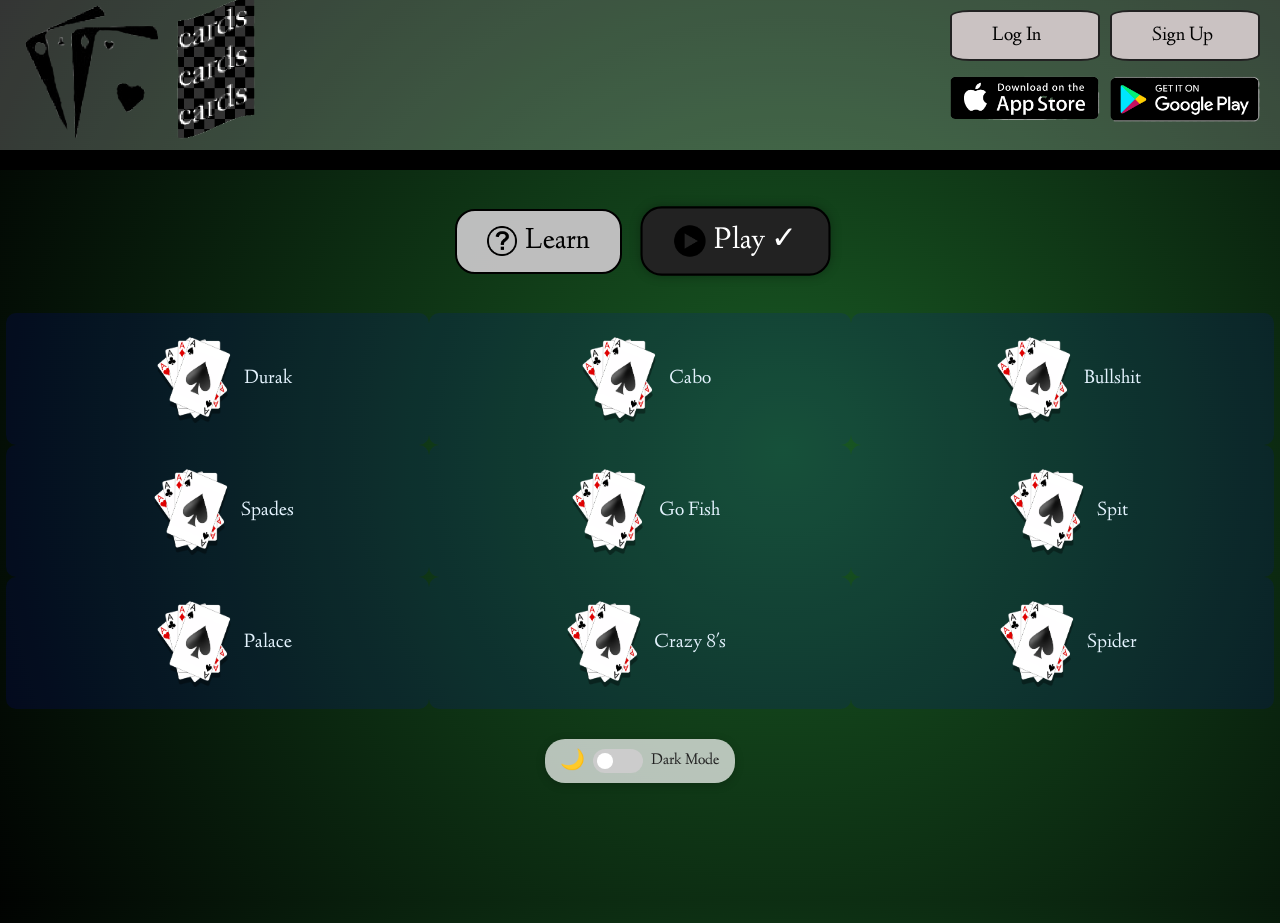
==== index.html @ 5050588a "publishing cards website." ====
<!DOCTYPE html>
<html lang="en">
  <head>
    <meta charset="UTF-8" />
    <meta name="viewport" content="width=device-width, initial-scale=1.0" />
    <title>cardscardscards</title>
    <link rel="stylesheet" href="style.css" />
    <script src="game-mode-toggle.js"></script>
    <script src="dark-mode-toggle.js"></script>
</head>

    <body>


    <header> 

        <div class="right-side-container">
             <aside class="login-signup">
             <a  href="#">Log In</a>
             <a href="#">Sign Up</a>
             </aside>
 
             <aside class="app-downloads">
                 <a  href="#">
                     <img src="img/app-store.png" alt="App store download button"/>
                 </a>
                 <a href="#">
                     <img src="img/google-play.png" alt="Google play download button"/>
                 </a>
             </aside>
         </div> 
 
         <aside class="home">
         <a href="#">
             <img src="img/cardscardscards1.png" alt="logo" />
         </a>
         </aside>
     </header>

    <div class="black-bar"> </div>    

    <div class="learn-play-bar"> 
        <aside>
        <a class = "L" href="#">
            <img src="img/q-mark.png" alt="learn button" />
            Learn</a>
        <a class = "P" href="#"> 
            <img src="img/play.png" alt="play button"/>
            Play</a>
        </aside>
    </div>


    <div class="games-box">
        <div class="game-icon dropdown">
            <a href="#">
                <img src="img/cards-icon.png" alt="game1 -durak"/>
                Durak
            </a>
            <div class="dropdown-content">
                <a href="play/durak/practice-with-bots.html">Practice with Bots</a>
                <a href="play/durak/play-with-bots.html">Free Play</a>
                <a href="play/durak/ranked.html">Ranked</a>
                <a href="play/durak/create-game.html">Create Game</a>
                <a href="play/durak/join-game.html">Join Game</a>
            </div>
        </div>

        <div class="game-icon dropdown">
            <a href="#">
                <img src="img/cards-icon.png" alt="game2 -cabo" />
                Cabo
            </a>
            <div class="dropdown-content">
                <a href="play/cabo/free-play.html">Free Play</a>
                <a href="play/cabo/ranked.html">Ranked</a>
                <a href="play/cabo/create-game.html">Create Game</a>
                <a href="play/cabo/join-game.html">Join Game</a>
                <a href="play/cabo/practice-with-bots.html">Practice with Bots</a>
            </div>
        </div>

        <div class="game-icon dropdown">
            <a href="#">
                <img src="img/cards-icon.png" alt="game3 -bullshit" />
                Bullshit
            </a>
            <div class="dropdown-content">
                <a href="play/bullshit/free-play.html">Free Play</a>
                <a href="play/bullshit/ranked.html">Ranked</a>
                <a href="play/bullshit/create-game.html">Create Game</a>
                <a href="play/bullshit/join-game.html">Join Game</a>
                <a href="play/bullshit/practice-with-bots.html">Practice with Bots</a>
            </div>
        </div>

        <div class="game-icon dropdown">
            <a href="#">
                <img src="img/cards-icon.png" alt="game4 -spades" />
                Spades
            </a>
            <div class="dropdown-content">
                <a href="play/spades/free-play.html">Free Play</a>
                <a href="play/spades/ranked.html">Ranked</a>
                <a href="play/spades/create-game.html">Create Game</a>
                <a href="play/spades/join-game.html">Join Game</a>
                <a href="play/spades/practice-with-bots.html">Practice with Bots</a>
            </div>
        </div>

        <div class="game-icon dropdown">
            <a href="#">
                <img src="img/cards-icon.png" alt="game5- go fish" />
                Go Fish
            </a>
            <div class="dropdown-content">
                <a href="play/go-fish/free-play.html">Free Play</a>
                <a href="play/go-fish/ranked.html">Ranked</a>
                <a href="play/go-fish/create-game.html">Create Game</a>
                <a href="play/go-fish/join-game.html">Join Game</a>
                <a href="play/go-fish/practice-with-bots.html">Practice with Bots</a>
            </div>
        </div>

        <div class="game-icon dropdown">
            <a href="#">
                <img src="img/cards-icon.png" alt="game6 -spit" />
                Spit
            </a>
            <div class="dropdown-content">
                <a href="play/spit/free-play.html">Free Play</a>
                <a href="play/spit/ranked.html">Ranked</a>
                <a href="play/spit/create-game.html">Create Game</a>
                <a href="play/spit/join-game.html">Join Game</a>
                <a href="play/spit/practice-with-bots.html">Practice with Bots</a>
            </div>
        </div>

        <div class="game-icon dropdown">
            <a href="#">
                <img src="img/cards-icon.png" alt="game7 -palace" />
                Palace
            </a>
            <div class="dropdown-content">
                <a href="play/palace/free-play.html">Free Play</a>
                <a href="play/palace/ranked.html">Ranked</a>
                <a href="play/palace/create-game.html">Create Game</a>
                <a href="play/palace/join-game.html">Join Game</a>
                <a href="play/palace/practice-with-bots.html">Practice with Bots</a>
            </div>
        </div>

        <div class="game-icon dropdown">
            <a href="#">
                <img src="img/cards-icon.png" alt="game8 -crazy 8s" />
                Crazy 8's
            </a>
            <div class="dropdown-content">
                <a href="play/crazy-eights/free-play.html">Free Play</a>
                <a href="play/crazy-eights/ranked.html">Ranked</a>
                <a href="play/crazy-eights/create-game.html">Create Game</a>
                <a href="play/crazy-eights/join-game.html">Join Game</a>
                <a href="play/crazy-eights/practice-with-bots.html">Practice with Bots</a>
            </div>
        </div>

        <div class="game-icon dropdown">
            <a href="#">
                <img src="img/cards-icon.png" alt="game9 -spider" />
                Spider
            </a>
            <div class="dropdown-content">
                <a href="play/spider/free-play.html">Free Play</a>
                <a href="play/spider/ranked.html">Ranked</a>
                <a href="play/spider/create-game.html">Create Game</a>
                <a href="play/spider/join-game.html">Join Game</a>
                <a href="play/spider/practice-with-bots.html">Practice with Bots</a>
            </div>
        </div>
    
    </div>

    <footer>
        <div class="dark-mode-toggle">
            <span class="toggle-icon">🌙</span>
            <label class="switch">
                <input type="checkbox" id="dark-mode-toggle">
                <span class="slider round"></span>
            </label>
            <span class="toggle-text">Dark Mode</span>
        </div>
    </footer>


 </body>
</html>
---- style.css ----
@import url('https://fonts.googleapis.com/css2?family=Linden+Hill:ital@0;1&display=swap');

* {
  box-sizing: border-box;
  margin: 0;
  padding: 0;
}

html {
  background-color: rgb(5, 52, 25);
  background-image: url(img/greenbg.png);
  background-size: cover;
}

body {
  display: flex;
  flex-direction: column;
  align-items: center;
  font-family: "Linden Hill", serif;
  padding-bottom: 70px;
  background-image: url(img/greenbg.png);
}

.linden-hill-regular {
  font-family: "Linden Hill", serif;
  font-weight: 400;
  font-style: normal;
}

.linden-hill-regular-italic {
  font-family: "Linden Hill", serif;
  font-weight: 400;
  font-style: italic;
}

header {
  background-color: rgba(255, 255, 255, 0.2);
  width: 100%;
  height: 150px;
  top: 0;
  left: 0;
  display: flex;
  justify-content: space-between;
  align-items: center;
  position: relative;
}

.black-bar {
  height: 20px;
  width: 100%;
  background-color: black;
  position: relative;
  z-index: 10;
}

.home {
  position: absolute;
  left: 0;
  top: 0;
  padding: 5px;
  font-size: 0;
  height: 150px;
  display: flex;
  align-items: center;
}

.home img {
  max-height: 200px;
  width: auto;
}

.right-side-container {
  position: absolute;
  right: 0;
  top: 0;
  display: flex;
  flex-direction: column;
  align-items: flex-end;
  padding: 10px 20px;
  gap: 15px;
}

.login-signup {
  display: flex;
  flex-direction: row;
  gap: 10px;
}

.login-signup a {
  background-color: rgb(202, 194, 194);
  border: 2px solid #222;
  border-radius: 13%;
  padding: 10px 40px;
  text-decoration: none;
  color: #000;
  font-size: 20px;
  width: 150px;
}

.login-signup a:hover {
  color: white;
  background-color: rgb(173, 3, 3);
}

.app-downloads {
  display: flex;
  flex-direction: row;
  gap: 10px;
}

.app-downloads img {
  width: 150px;
  height: auto;
}

.learn-play-bar {
  margin-top: 3%;
  margin-bottom: 3%;
  width: 100%;
  text-align: center;
  height: auto;
}

.learn-play-bar aside {
  display: inline-block;
}

.learn-play-bar img {
  width: 30px;
  height: 30px;
  margin-right: 8px;
  vertical-align: middle;
}

.learn-play-bar .L, 
.learn-play-bar .P {
  display: inline-flex;
  align-items: center;
  padding: 10px 30px;
  border: 2px solid black;
  border-radius: 20px;
  text-decoration: none;
  color: black;
  font-size: 30px;
  background-color: rgba(196, 195, 196, 0.968);
}

.learn-play-bar .L {
  margin-right: 20px;
}

.learn-play-bar .L:hover {
  color: #FFFFFF;
  background-color: rgba(2, 79, 2, 0.637);
}

.learn-play-bar .P:hover {
  color: white;
  background-color: rgba(3, 47, 66, 0.677);
}

.learn-play-bar .active-mode {
  background-color: #222;
  color: white;
  transform: scale(1.05);
  box-shadow: 0 0 10px rgba(0, 0, 0, 0.3);
}

.learn-play-bar .L.active-mode::after,
.learn-play-bar .P.active-mode::after {
  content: "✓";
  margin-left: 5px;
}

.games-box {
  display: flex;
  flex-direction: row;    
  flex-wrap: wrap;
  justify-content: center;
  align-items: center;
  position: relative;
  z-index: 20; 
}

.game-icon {
  position: relative;
  flex: 0 0 33%;
  display: flex;
  flex-direction: row;
  align-items: center;
  justify-content: center;
  text-align: center;
  gap: 5px;
  padding: 1rem;
  z-index: 21;
  border-radius: 10px;
  transition: all 0.3s ease;
}

.game-icon a {
  display: flex;
  flex-direction: row;
  text-decoration: none;
  color: white;
  align-items: center;
  justify-content: center;
  text-align: center;
  font-size: 20px;
  min-width: 150px;
  position: relative;
  z-index: 22;
}

.game-icon img {
  width: 100px;
  height: 100px;
}

.game-icon a img:hover {
  rotate: 30deg;
}

.learn-style a {
  color: #e8f5e9;
}

.play-style a {
  color: #e3f2fd;
}

body.learn-mode {
  background-color: rgba(5, 52, 25, 0.95);
}

body.play-mode {
  background-color: rgba(5, 52, 25, 0.9);
}

.game-icon.learn-style {
  background-color: rgba(0, 128, 0, 0.2);
}

.game-icon.play-style {
  background-color: rgba(0, 0, 255, 0.1);
}

.game-icon.learn-style:hover {
  background-color: rgba(0, 128, 0, 0.4);
  transform: translateY(-5px);
}

.game-icon.play-style:hover {
  background-color: rgba(0, 0, 255, 0.3);
  transform: translateY(-5px);
}

.dark-mode-toggle {
  position: fixed;
  bottom: 20px;
  left: 50%;
  transform: translateX(-50%);
  display: flex;
  align-items: center;
  gap: 8px;
  z-index: 1; 
  padding: 8px 15px;
  border-radius: 20px;
  background-color: rgba(255, 255, 255, 0.7);
  box-shadow: 0 2px 10px rgba(0, 0, 0, 0.2);
}

footer .dark-mode-toggle {
  position: relative;
  margin: 50px auto;
  left: auto;
  transform: none;
  z-index: 1;
}

.toggle-icon {
  font-size: 20px;
}

.toggle-text {
  font-family: "Linden Hill", serif;
  color: #222;
  font-size: 16px;
}

.switch {
  position: relative;
  display: inline-block;
  width: 50px;
  height: 24px;
}

.switch input {
  opacity: 0;
  width: 0;
  height: 0;
}

.slider {
  position: absolute;
  cursor: pointer;
  top: 0;
  left: 0;
  right: 0;
  bottom: 0;
  background-color: #ccc;
  transition: .4s;
}

.slider:before {
  position: absolute;
  content: "";
  height: 16px;
  width: 16px;
  left: 4px;
  bottom: 4px;
  background-color: white;
  transition: .4s;
}

input:checked + .slider {
  background-color: #2196F3;
}

input:focus + .slider {
  box-shadow: 0 0 1px #2196F3;
}

input:checked + .slider:before {
  transform: translateX(26px);
}

.slider.round {
  border-radius: 34px;
}

.slider.round:before {
  border-radius: 50%;
}

.game-icon.dropdown {
  position: relative;
}

.game-icon.dropdown:hover,
.game-icon.dropdown:focus-within,
.game-icon.dropdown.active {
  z-index: 9999;
  position: relative;
}

.dropdown-content {
  display: none;
  position: absolute;
  top: 100%; 
  left: 50%;
  transform: translateX(-50%);
  background-color: #f1f1f1;
  min-width: 180px;
  box-shadow: 0px 8px 16px 0px rgba(0,0,0,0.2);
  margin-top: 10px;
  border-radius: 4px;
  z-index: 999999; 
}

.dropdown-content a {
  color: black !important;
  padding: 12px 16px;
  text-decoration: none;
  display: block;
  text-align: left;
  font-size: 16px;
}

.dropdown-content a:hover {
  background-color: #ddd;
}

.dropdown-content.show {
  display: block !important; 
  z-index: 999999 !important;
  position: absolute;
  pointer-events: auto;
}

body.play-mode .dropdown-content.show {
  display: block !important;
}

/* dark mode styles */



html.dark-mode {
  background-color: #121212;
  background-image: url(img/gradient-bg.avif);
}
  
body.dark-mode {
  background-color: #121212;
  background-image: url(img/gradient-bg.avif);
  background-repeat: no-repeat;
  background-position: center center;
  background-attachment: fixed;
  background-size: cover;
}

body.dark-mode .black-bar {
  background-color: #333;
}

body.dark-mode header {
  background-color: rgba(142, 135, 148, 0.306);
}

body.dark-mode .login-signup a {
  background-color: #333;
  color: #e0e0e0;
  border-color: #444;
}

body.dark-mode .login-signup a:hover {
  background-color: rgb(93, 20, 229);
}

body.dark-mode .learn-play-bar .L, 
body.dark-mode .learn-play-bar .P {
  background-color: #333;
  color: #e0e0e0;
  border-color: #444;
}

body.dark-mode .learn-play-bar .L:hover {
  background-color: rgba(198, 10, 97, 0.7);
}

body.dark-mode .learn-play-bar .P:hover {
  background-color: rgba(5, 5, 197, 0.7);
}

body.dark-mode .game-icon a {
  color: #e0e0e0;
}

body.dark-mode .game-icon:hover {
  background-color: rgba(50, 50, 50, 0.7);
}

body.dark-mode .game-icon.learn-style {
  background-color: rgba(231, 8, 82, 0.4);
}

body.dark-mode .game-icon.play-style {
  background-color: rgba(0, 0, 120, 0.2);
}

body.dark-mode .game-icon.learn-style:hover {
  background-color: #f70395;
}

body.dark-mode .game-icon.play-style:hover {
  background-color: rgba(0, 0, 150, 0.4);
}

body.dark-mode .toggle-text {
  color: #e0e0e0;
}

body.dark-mode .dark-mode-toggle {
  background-color: rgba(30, 30, 30, 0.8);
}

body.dark-mode .dropdown-content {
  background-color: #333;
}

body.dark-mode .dropdown-content a {
  color: #e0e0e0 !important;
}

body.dark-mode .dropdown-content a:hover {
  background-color: #444;
}

@media only screen and (max-width: 767px) {
  .home img {
    height: 120px;
  }

  .home {
    left: 0;
    top: 0;
  }

  .login-signup a {
    width: 90px;
    padding: 0.1rem;
    text-align: center;
    font-size: small;
  }

  .app-downloads img {
    width: 90px;
    height: auto;
  }

  .dark-mode-toggle {
    padding: 5px 10px;
    bottom: 10px;
  }
  
  .toggle-text {
    font-size: 12px;
  }

  .dropdown-content {
    min-width: 140px;
  }
  
  .dropdown-content a {
    padding: 10px 12px;
    font-size: 14px;
  }
}
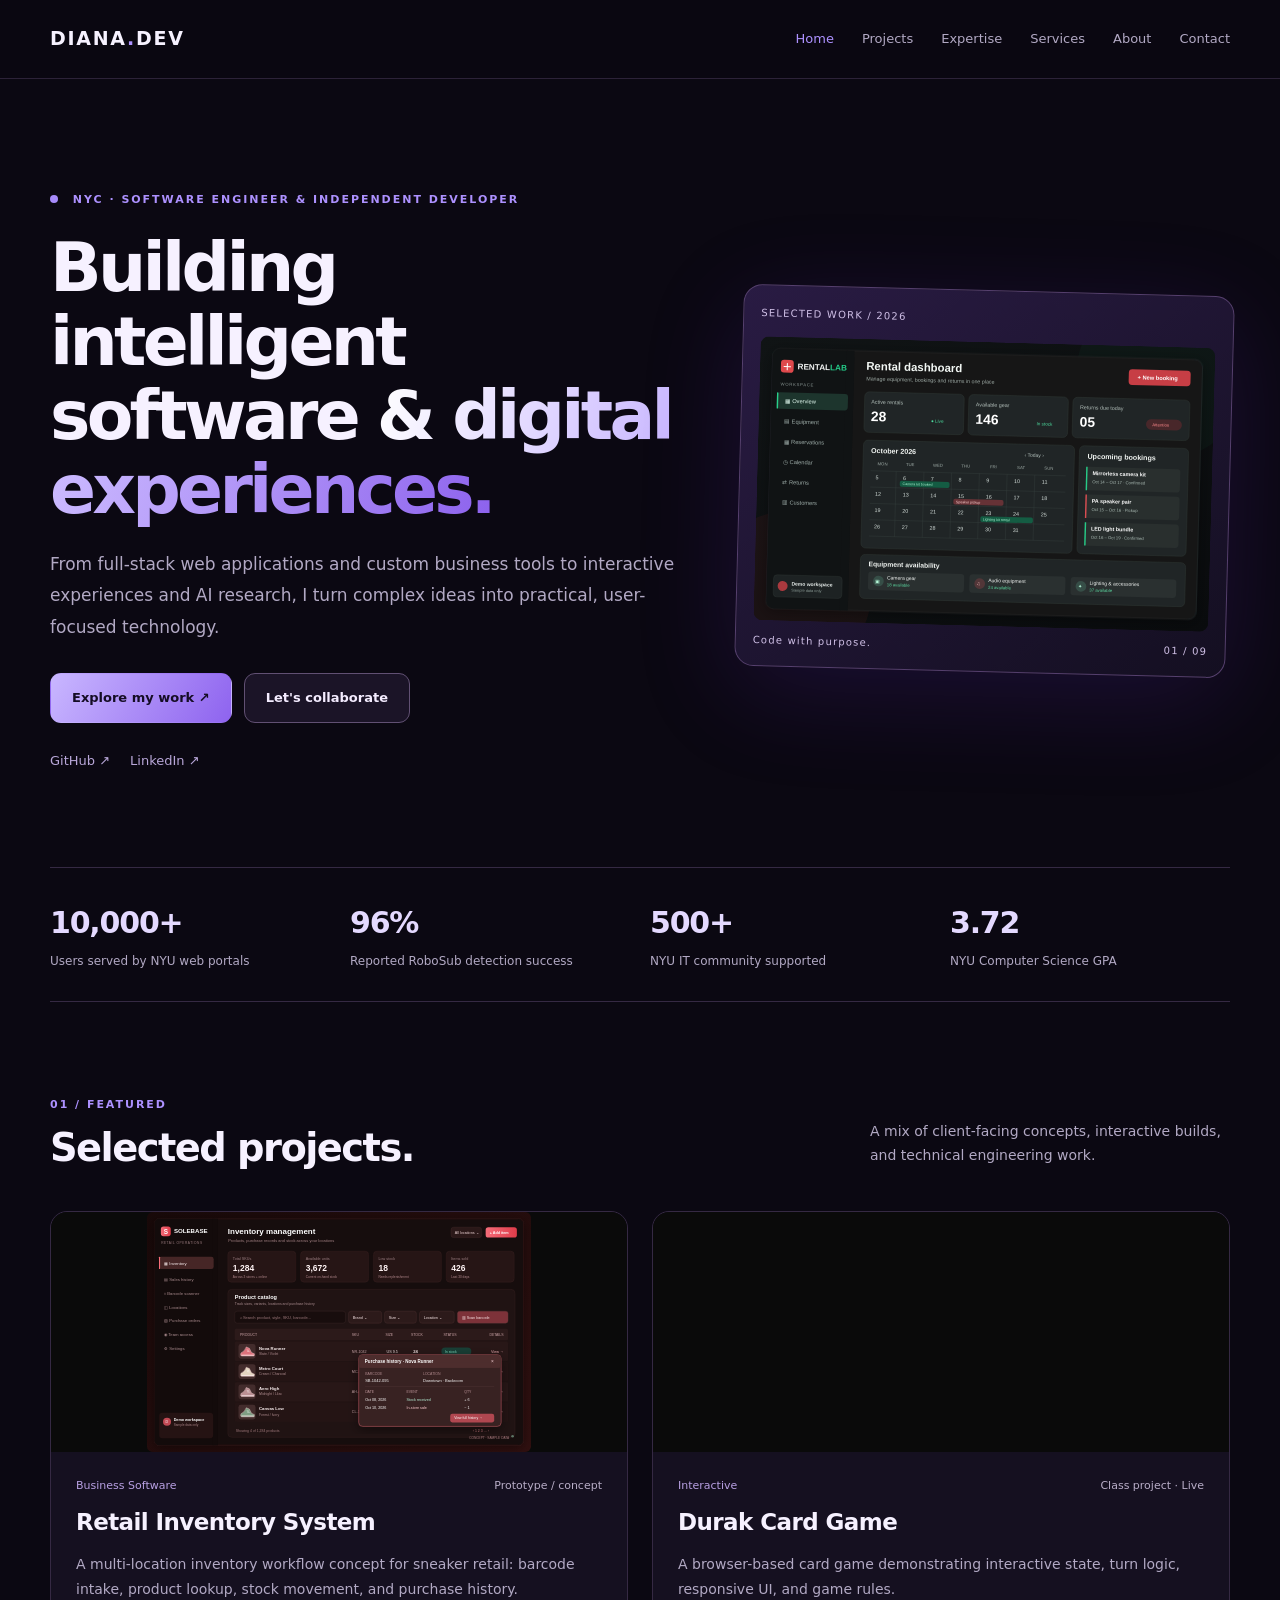
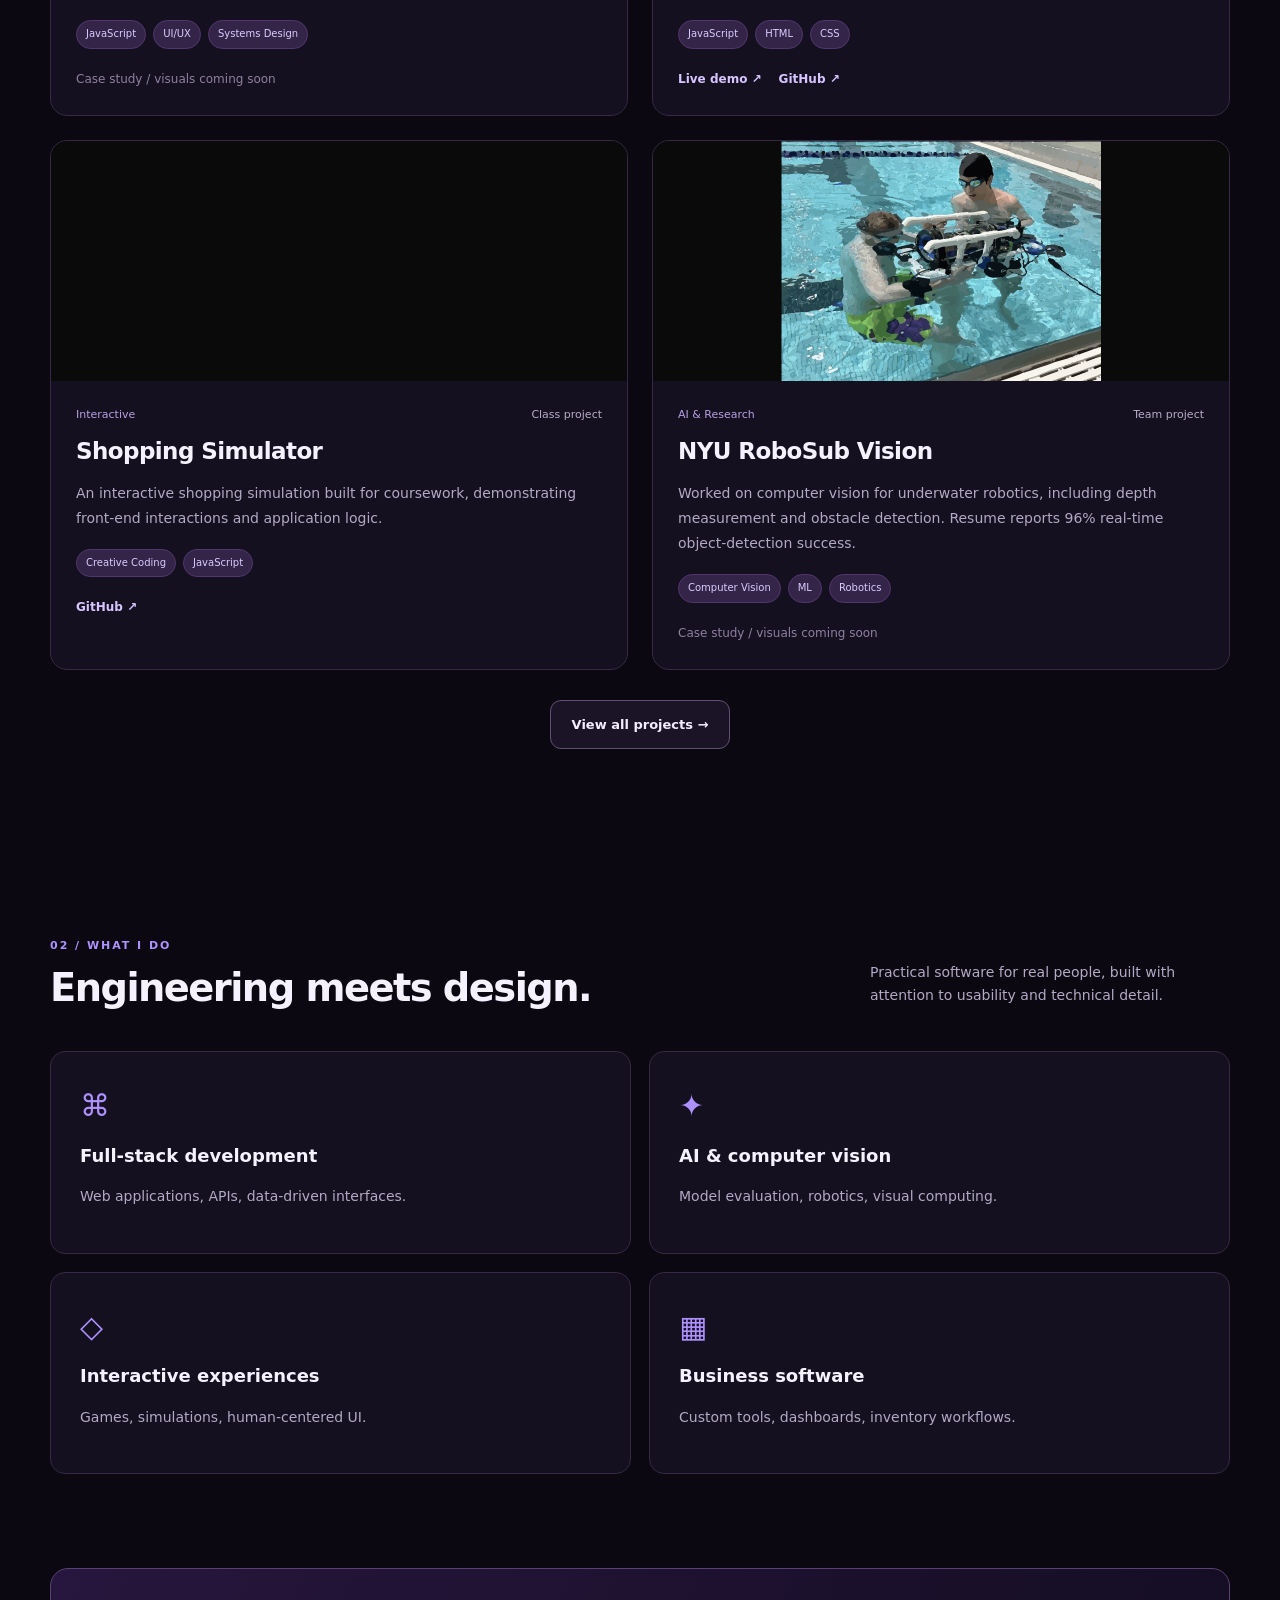
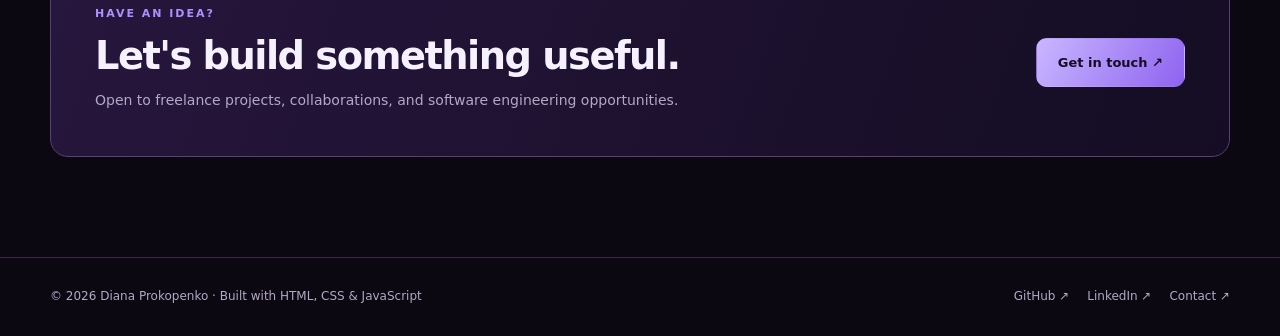
==== commit a06c8f4c: "reorganzing my github to make my portfolio first page." ====
--- a/index.html
+++ b/index.html
@@ -1,196 +1,162 @@
-<!DOCTYPE html>
+<!doctype html>
 <html lang="en">
-  <head>
-    <meta charset="UTF-8" />
-    <meta name="viewport" content="width=device-width, initial-scale=1.0" />
-    <title>cardscardscards</title>
-    <link rel="stylesheet" href="style.css" />
-    <script src="game-mode-toggle.js"></script>
-    <script src="dark-mode-toggle.js"></script>
+
+<head>
+    <meta charset="utf-8">
+    <meta name="viewport" content="width=device-width,initial-scale=1">
+    <meta name="description"
+        content="Software engineering, web development, AI research, and interactive applications.">
+    <meta name="theme-color" content="#0b0812">
+    <title>Software Engineer &amp;
+        Developer | Diana Prokopenko</title>
+    <link rel="stylesheet" href="style.css">
 </head>
 
-    <body>
-
-
-    <header> 
-
-        <div class="right-side-container">
-             <aside class="login-signup">
-             <a  href="#">Log In</a>
-             <a href="#">Sign Up</a>
-             </aside>
- 
-             <aside class="app-downloads">
-                 <a  href="#">
-                     <img src="img/app-store.png" alt="App store download button"/>
-                 </a>
-                 <a href="#">
-                     <img src="img/google-play.png" alt="Google play download button"/>
-                 </a>
-             </aside>
-         </div> 
- 
-         <aside class="home">
-         <a href="#">
-             <img src="img/cardscardscards1.png" alt="logo" />
-         </a>
-         </aside>
-     </header>
-
-    <div class="black-bar"> </div>    
-
-    <div class="learn-play-bar"> 
-        <aside>
-        <a class = "L" href="#">
-            <img src="img/q-mark.png" alt="learn button" />
-            Learn</a>
-        <a class = "P" href="#"> 
-            <img src="img/play.png" alt="play button"/>
-            Play</a>
-        </aside>
-    </div>
-
-
-    <div class="games-box">
-        <div class="game-icon dropdown">
-            <a href="#">
-                <img src="img/cards-icon.png" alt="game1 -durak"/>
-                Durak
-            </a>
-            <div class="dropdown-content">
-                <a href="play/durak/practice-with-bots.html">Practice with Bots</a>
-                <a href="play/durak/play-with-bots.html">Free Play</a>
-                <a href="play/durak/ranked.html">Ranked</a>
-                <a href="play/durak/create-game.html">Create Game</a>
-                <a href="play/durak/join-game.html">Join Game</a>
+<body>
+    <header class="site-header">
+        <div class="wrap nav"><a class="logo" href="index.html">DIANA<span>.</span>DEV</a><button class="menu-toggle"
+                aria-label="Toggle navigation" aria-expanded="false">☰</button>
+            <nav class="nav-links" aria-label="Main navigation"><a href="index.html" aria-current="page">Home</a><a
+                    href="projects.html">Projects</a><a href="expertise.html">Expertise</a><a
+                    href="services.html">Services</a><a href="about.html">About</a><a href="contact.html">Contact</a>
+            </nav>
+        </div>
+    </header>
+    <main>
+        <section class="hero wrap">
+            <div class="hero-copy">
+                <div class="eyebrow"><span class="dot"></span> NYC · Software engineer & independent developer</div>
+                <h1>Building intelligent software <span class="gradient-text">& digital experiences.</span></h1>
+                <p class="lead">From full-stack web applications and custom business tools to interactive experiences
+                    and AI research,
+                    I turn complex ideas into practical,
+                    user-focused technology.</p>
+                <div class="actions"><a class="btn btn-primary" href="projects.html">Explore my work ↗</a><a
+                        class="btn btn-outline" href="contact.html">Let's collaborate</a></div>
+                <div class="social-line"><a href="https://github.com/diana-gk" target="_blank" rel="noopener">GitHub
+                        ↗</a><a href="https://www.linkedin.com/in/diana--prokopenko/" target="_blank"
+                        rel="noopener">LinkedIn ↗</a></div>
             </div>
-        </div>
-
-        <div class="game-icon dropdown">
-            <a href="#">
-                <img src="img/cards-icon.png" alt="game2 -cabo" />
-                Cabo
-            </a>
-            <div class="dropdown-content">
-                <a href="play/cabo/free-play.html">Free Play</a>
-                <a href="play/cabo/ranked.html">Ranked</a>
-                <a href="play/cabo/create-game.html">Create Game</a>
-                <a href="play/cabo/join-game.html">Join Game</a>
-                <a href="play/cabo/practice-with-bots.html">Practice with Bots</a>
+            <div class="hero-visual">
+                <div class="visual-label">SELECTED WORK / 2026</div><img src="assets/equipment-rental.svg"
+                    alt="Black/Red-themed illustrative software dashboard for equipment rental management." />
+                <div class="visual-bottom"><span>Code with purpose.</span><span>01 / 09</span></div>
             </div>
-        </div>
-
-        <div class="game-icon dropdown">
-            <a href="#">
-                <img src="img/cards-icon.png" alt="game3 -bullshit" />
-                Bullshit
-            </a>
-            <div class="dropdown-content">
-                <a href="play/bullshit/free-play.html">Free Play</a>
-                <a href="play/bullshit/ranked.html">Ranked</a>
-                <a href="play/bullshit/create-game.html">Create Game</a>
-                <a href="play/bullshit/join-game.html">Join Game</a>
-                <a href="play/bullshit/practice-with-bots.html">Practice with Bots</a>
+        </section>
+        <section class="wrap stats">
+            <div><strong>10,000+</strong><span>Users served by NYU web portals</span></div>
+            <div><strong>96%</strong><span>Reported RoboSub detection success</span></div>
+            <div><strong>500+</strong><span>NYU IT community supported</span></div>
+            <div><strong>3.72</strong><span>NYU Computer Science GPA</span></div>
+        </section>
+        <section class="wrap section">
+            <div class="section-head">
+                <div>
+                    <div class="eyebrow">01 / FEATURED</div>
+                    <h2>Selected projects.</h2>
+                </div>
+                <p>A mix of client-facing concepts, interactive builds, and technical engineering work.</p>
             </div>
-        </div>
-
-        <div class="game-icon dropdown">
-            <a href="#">
-                <img src="img/cards-icon.png" alt="game4 -spades" />
-                Spades
-            </a>
-            <div class="dropdown-content">
-                <a href="play/spades/free-play.html">Free Play</a>
-                <a href="play/spades/ranked.html">Ranked</a>
-                <a href="play/spades/create-game.html">Create Game</a>
-                <a href="play/spades/join-game.html">Join Game</a>
-                <a href="play/spades/practice-with-bots.html">Practice with Bots</a>
+            <div class="project-grid">
+                <article class="project-card" data-category="business"><img src="assets/inventory.svg"
+                        alt="Illustrative Retail Inventory System concept graphic" loading="lazy">
+                    <div class="card-body">
+                        <div class="meta"><span>Business Software</span><span>Prototype / concept</span></div>
+                        <h3>Retail Inventory System</h3>
+                        <p>A multi-location inventory workflow concept for sneaker retail: barcode intake, product
+                            lookup, stock movement, and purchase history.</p>
+                        <div class="tags"><span>JavaScript</span><span>UI/UX</span><span>Systems Design</span></div>
+                        <div class="card-links"><span class="quiet">Case study / visuals coming soon</span></div>
+                    </div>
+                </article>
+                <article class="project-card" data-category="interactive"><video autoplay muted loop playsinline
+       class="project-image">
+  <source src="assets/durak.mov" type="video/mp4">
+  Your browser does not support video.
+</video>
+                    <div class="card-body">
+                        <div class="meta"><span>Interactive</span><span>Class project · Live</span></div>
+                        <h3>Durak Card Game</h3>
+                        <p>A browser-based card game demonstrating interactive state, turn logic, responsive UI, and
+                            game rules.</p>
+                        <div class="tags"><span>JavaScript</span><span>HTML</span><span>CSS</span></div>
+                        <div class="card-links"><a class="text-link" href="https://diana-gk.github.io/" target="_blank"
+                                rel="noopener">Live demo ↗</a><a class="text-link"
+                                href="https://github.com/diana-gk/diana-gk.github.io" target="_blank"
+                                rel="noopener">GitHub ↗</a></div>
+                    </div>
+                </article>
+                <article class="project-card" data-category="interactive"><video autoplay muted loop playsinline
+       class="project-image">
+  <source src="assets/shopping.mov" type="video/mp4">
+  Your browser does not support video.
+</video>
+                    <div class="card-body">
+                        <div class="meta"><span>Interactive</span><span>Class project</span></div>
+                        <h3>Shopping Simulator</h3>
+                        <p>An interactive shopping simulation built for coursework, demonstrating front-end interactions
+                            and application logic.</p>
+                        <div class="tags"><span>Creative Coding</span><span>JavaScript</span></div>
+                        <div class="card-links"><a class="text-link"
+                                href="https://github.com/diana-gk/diana-cc-sp25-final" target="_blank"
+                                rel="noopener">GitHub ↗</a></div>
+                    </div>
+                </article>
+                <article class="project-card" data-category="ai"><img src="assets/robosub.svg"
+                        alt="Illustrative NYU RoboSub Vision concept graphic" loading="lazy">
+                    <div class="card-body">
+                        <div class="meta"><span>AI &amp; Research</span><span>Team project</span></div>
+                        <h3>NYU RoboSub Vision</h3>
+                        <p>Worked on computer vision for underwater robotics, including depth measurement and obstacle
+                            detection. Resume reports 96% real-time object-detection success.</p>
+                        <div class="tags"><span>Computer Vision</span><span>ML</span><span>Robotics</span></div>
+                        <div class="card-links"><span class="quiet">Case study / visuals coming soon</span></div>
+                    </div>
+                </article>
             </div>
-        </div>
-
-        <div class="game-icon dropdown">
-            <a href="#">
-                <img src="img/cards-icon.png" alt="game5- go fish" />
-                Go Fish
-            </a>
-            <div class="dropdown-content">
-                <a href="play/go-fish/free-play.html">Free Play</a>
-                <a href="play/go-fish/ranked.html">Ranked</a>
-                <a href="play/go-fish/create-game.html">Create Game</a>
-                <a href="play/go-fish/join-game.html">Join Game</a>
-                <a href="play/go-fish/practice-with-bots.html">Practice with Bots</a>
+            <div class="section-cta"><a class="btn btn-outline" href="projects.html">View all projects →</a></div>
+        </section>
+        <section class="wrap section">
+            <div class="section-head">
+                <div>
+                    <div class="eyebrow">02 / WHAT I DO</div>
+                    <h2>Engineering meets design.</h2>
+                </div>
+                <p>Practical software for real people, built with attention to usability and technical detail.</p>
             </div>
-        </div>
-
-        <div class="game-icon dropdown">
-            <a href="#">
-                <img src="img/cards-icon.png" alt="game6 -spit" />
-                Spit
-            </a>
-            <div class="dropdown-content">
-                <a href="play/spit/free-play.html">Free Play</a>
-                <a href="play/spit/ranked.html">Ranked</a>
-                <a href="play/spit/create-game.html">Create Game</a>
-                <a href="play/spit/join-game.html">Join Game</a>
-                <a href="play/spit/practice-with-bots.html">Practice with Bots</a>
-            </div>
-        </div>
-
-        <div class="game-icon dropdown">
-            <a href="#">
-                <img src="img/cards-icon.png" alt="game7 -palace" />
-                Palace
-            </a>
-            <div class="dropdown-content">
-                <a href="play/palace/free-play.html">Free Play</a>
-                <a href="play/palace/ranked.html">Ranked</a>
-                <a href="play/palace/create-game.html">Create Game</a>
-                <a href="play/palace/join-game.html">Join Game</a>
-                <a href="play/palace/practice-with-bots.html">Practice with Bots</a>
-            </div>
-        </div>
-
-        <div class="game-icon dropdown">
-            <a href="#">
-                <img src="img/cards-icon.png" alt="game8 -crazy 8s" />
-                Crazy 8's
-            </a>
-            <div class="dropdown-content">
-                <a href="play/crazy-eights/free-play.html">Free Play</a>
-                <a href="play/crazy-eights/ranked.html">Ranked</a>
-                <a href="play/crazy-eights/create-game.html">Create Game</a>
-                <a href="play/crazy-eights/join-game.html">Join Game</a>
-                <a href="play/crazy-eights/practice-with-bots.html">Practice with Bots</a>
-            </div>
-        </div>
-
-        <div class="game-icon dropdown">
-            <a href="#">
-                <img src="img/cards-icon.png" alt="game9 -spider" />
-                Spider
-            </a>
-            <div class="dropdown-content">
-                <a href="play/spider/free-play.html">Free Play</a>
-                <a href="play/spider/ranked.html">Ranked</a>
-                <a href="play/spider/create-game.html">Create Game</a>
-                <a href="play/spider/join-game.html">Join Game</a>
-                <a href="play/spider/practice-with-bots.html">Practice with Bots</a>
-            </div>
-        </div>
-    
-    </div>
-
-    <footer>
-        <div class="dark-mode-toggle">
-            <span class="toggle-icon">🌙</span>
-            <label class="switch">
-                <input type="checkbox" id="dark-mode-toggle">
-                <span class="slider round"></span>
-            </label>
-            <span class="toggle-text">Dark Mode</span>
+            <div class="expertise-grid"><a class="mini-card" href="expertise.html"><span class="mini-icon">⌘</span>
+                    <h3>Full-stack development</h3>
+                    <p>Web applications, APIs, data-driven interfaces.</p>
+                </a><a class="mini-card" href="expertise.html"><span class="mini-icon">✦</span>
+                    <h3>AI & computer vision</h3>
+                    <p>Model evaluation, robotics, visual computing.</p>
+                </a><a class="mini-card" href="expertise.html"><span class="mini-icon">◇</span>
+                    <h3>Interactive experiences</h3>
+                    <p>Games, simulations, human-centered UI.</p>
+                </a><a class="mini-card" href="services.html"><span class="mini-icon">▦</span>
+                    <h3>Business software</h3>
+                    <p>Custom tools, dashboards, inventory workflows.</p>
+                </a></div>
+        </section>
+        <section class="wrap cta-banner">
+            <div>
+                <div class="eyebrow">HAVE AN IDEA?</div>
+                <h2>Let's build something useful.</h2>
+                <p>Open to freelance projects,
+                    collaborations,
+                    and software engineering opportunities.</p>
+            </div><a class="btn btn-primary" href="contact.html">Get in touch ↗</a>
+        </section>
+    </main>
+    <footer class="site-footer">
+        <div class="wrap footer-row"><span>© <span id="year"></span> Diana Prokopenko · Built with HTML,
+                CSS & JavaScript</span>
+            <div><a href="https://github.com/diana-gk" target="_blank" rel="noopener">GitHub ↗</a><a
+                    href="https://www.linkedin.com/in/diana--prokopenko/" target="_blank" rel="noopener">LinkedIn
+                    ↗</a><a href="contact.html">Contact ↗</a></div>
         </div>
     </footer>
+    <script src="script.js" defer></script>
+</body>
 
-
- </body>
 </html>
--- a/style.css
+++ b/style.css
@@ -1,528 +1,912 @@
-@import url('https://fonts.googleapis.com/css2?family=Linden+Hill:ital@0;1&display=swap');
+/* EDIT YOUR THEME COLORS HERE */
+:root {
+    --bg: #0b0812;
+    --panel: #151020;
+    --panel2: #1e1630;
+    --purple: #ad91ff;
+    --purple2: #7241e8;
+    --text: #f6f1ff;
+    --muted: #b2a9c4;
+    --line: #352943;
+    --max: 1180px
+}
 
 * {
-  box-sizing: border-box;
-  margin: 0;
-  padding: 0;
+    box-sizing: border-box
 }
 
 html {
-  background-color: rgb(5, 52, 25);
-  background-image: url(img/greenbg.png);
-  background-size: cover;
+    scroll-behavior: smooth
 }
 
 body {
-  display: flex;
-  flex-direction: column;
-  align-items: center;
-  font-family: "Linden Hill", serif;
-  padding-bottom: 70px;
-  background-image: url(img/greenbg.png);
-}
-
-.linden-hill-regular {
-  font-family: "Linden Hill", serif;
-  font-weight: 400;
-  font-style: normal;
-}
-
-.linden-hill-regular-italic {
-  font-family: "Linden Hill", serif;
-  font-weight: 400;
-  font-style: italic;
-}
-
-header {
-  background-color: rgba(255, 255, 255, 0.2);
-  width: 100%;
-  height: 150px;
-  top: 0;
-  left: 0;
-  display: flex;
-  justify-content: space-between;
-  align-items: center;
-  position: relative;
-}
-
-.black-bar {
-  height: 20px;
-  width: 100%;
-  background-color: black;
-  position: relative;
-  z-index: 10;
-}
-
-.home {
-  position: absolute;
-  left: 0;
-  top: 0;
-  padding: 5px;
-  font-size: 0;
-  height: 150px;
-  display: flex;
-  align-items: center;
-}
-
-.home img {
-  max-height: 200px;
-  width: auto;
-}
-
-.right-side-container {
-  position: absolute;
-  right: 0;
-  top: 0;
-  display: flex;
-  flex-direction: column;
-  align-items: flex-end;
-  padding: 10px 20px;
-  gap: 15px;
-}
-
-.login-signup {
-  display: flex;
-  flex-direction: row;
-  gap: 10px;
-}
-
-.login-signup a {
-  background-color: rgb(202, 194, 194);
-  border: 2px solid #222;
-  border-radius: 13%;
-  padding: 10px 40px;
-  text-decoration: none;
-  color: #000;
-  font-size: 20px;
-  width: 150px;
-}
-
-.login-signup a:hover {
-  color: white;
-  background-color: rgb(173, 3, 3);
-}
-
-.app-downloads {
-  display: flex;
-  flex-direction: row;
-  gap: 10px;
-}
-
-.app-downloads img {
-  width: 150px;
-  height: auto;
-}
-
-.learn-play-bar {
-  margin-top: 3%;
-  margin-bottom: 3%;
-  width: 100%;
-  text-align: center;
-  height: auto;
-}
-
-.learn-play-bar aside {
-  display: inline-block;
-}
-
-.learn-play-bar img {
-  width: 30px;
-  height: 30px;
-  margin-right: 8px;
-  vertical-align: middle;
-}
-
-.learn-play-bar .L, 
-.learn-play-bar .P {
-  display: inline-flex;
-  align-items: center;
-  padding: 10px 30px;
-  border: 2px solid black;
-  border-radius: 20px;
-  text-decoration: none;
-  color: black;
-  font-size: 30px;
-  background-color: rgba(196, 195, 196, 0.968);
-}
-
-.learn-play-bar .L {
-  margin-right: 20px;
-}
-
-.learn-play-bar .L:hover {
-  color: #FFFFFF;
-  background-color: rgba(2, 79, 2, 0.637);
-}
-
-.learn-play-bar .P:hover {
-  color: white;
-  background-color: rgba(3, 47, 66, 0.677);
-}
-
-.learn-play-bar .active-mode {
-  background-color: #222;
-  color: white;
-  transform: scale(1.05);
-  box-shadow: 0 0 10px rgba(0, 0, 0, 0.3);
-}
-
-.learn-play-bar .L.active-mode::after,
-.learn-play-bar .P.active-mode::after {
-  content: "✓";
-  margin-left: 5px;
-}
-
-.games-box {
-  display: flex;
-  flex-direction: row;    
-  flex-wrap: wrap;
-  justify-content: center;
-  align-items: center;
-  position: relative;
-  z-index: 20; 
-}
-
-.game-icon {
-  position: relative;
-  flex: 0 0 33%;
-  display: flex;
-  flex-direction: row;
-  align-items: center;
-  justify-content: center;
-  text-align: center;
-  gap: 5px;
-  padding: 1rem;
-  z-index: 21;
-  border-radius: 10px;
-  transition: all 0.3s ease;
-}
-
-.game-icon a {
-  display: flex;
-  flex-direction: row;
-  text-decoration: none;
-  color: white;
-  align-items: center;
-  justify-content: center;
-  text-align: center;
-  font-size: 20px;
-  min-width: 150px;
-  position: relative;
-  z-index: 22;
-}
-
-.game-icon img {
-  width: 100px;
-  height: 100px;
-}
-
-.game-icon a img:hover {
-  rotate: 30deg;
-}
-
-.learn-style a {
-  color: #e8f5e9;
-}
-
-.play-style a {
-  color: #e3f2fd;
-}
-
-body.learn-mode {
-  background-color: rgba(5, 52, 25, 0.95);
-}
-
-body.play-mode {
-  background-color: rgba(5, 52, 25, 0.9);
-}
-
-.game-icon.learn-style {
-  background-color: rgba(0, 128, 0, 0.2);
-}
-
-.game-icon.play-style {
-  background-color: rgba(0, 0, 255, 0.1);
-}
-
-.game-icon.learn-style:hover {
-  background-color: rgba(0, 128, 0, 0.4);
-  transform: translateY(-5px);
-}
-
-.game-icon.play-style:hover {
-  background-color: rgba(0, 0, 255, 0.3);
-  transform: translateY(-5px);
-}
-
-.dark-mode-toggle {
-  position: fixed;
-  bottom: 20px;
-  left: 50%;
-  transform: translateX(-50%);
-  display: flex;
-  align-items: center;
-  gap: 8px;
-  z-index: 1; 
-  padding: 8px 15px;
-  border-radius: 20px;
-  background-color: rgba(255, 255, 255, 0.7);
-  box-shadow: 0 2px 10px rgba(0, 0, 0, 0.2);
-}
-
-footer .dark-mode-toggle {
-  position: relative;
-  margin: 50px auto;
-  left: auto;
-  transform: none;
-  z-index: 1;
-}
-
-.toggle-icon {
-  font-size: 20px;
-}
-
-.toggle-text {
-  font-family: "Linden Hill", serif;
-  color: #222;
-  font-size: 16px;
-}
-
-.switch {
-  position: relative;
-  display: inline-block;
-  width: 50px;
-  height: 24px;
-}
-
-.switch input {
-  opacity: 0;
-  width: 0;
-  height: 0;
-}
-
-.slider {
-  position: absolute;
-  cursor: pointer;
-  top: 0;
-  left: 0;
-  right: 0;
-  bottom: 0;
-  background-color: #ccc;
-  transition: .4s;
-}
-
-.slider:before {
-  position: absolute;
-  content: "";
-  height: 16px;
-  width: 16px;
-  left: 4px;
-  bottom: 4px;
-  background-color: white;
-  transition: .4s;
-}
-
-input:checked + .slider {
-  background-color: #2196F3;
-}
-
-input:focus + .slider {
-  box-shadow: 0 0 1px #2196F3;
-}
-
-input:checked + .slider:before {
-  transform: translateX(26px);
-}
-
-.slider.round {
-  border-radius: 34px;
-}
-
-.slider.round:before {
-  border-radius: 50%;
-}
-
-.game-icon.dropdown {
-  position: relative;
-}
-
-.game-icon.dropdown:hover,
-.game-icon.dropdown:focus-within,
-.game-icon.dropdown.active {
-  z-index: 9999;
-  position: relative;
-}
-
-.dropdown-content {
-  display: none;
-  position: absolute;
-  top: 100%; 
-  left: 50%;
-  transform: translateX(-50%);
-  background-color: #f1f1f1;
-  min-width: 180px;
-  box-shadow: 0px 8px 16px 0px rgba(0,0,0,0.2);
-  margin-top: 10px;
-  border-radius: 4px;
-  z-index: 999999; 
-}
-
-.dropdown-content a {
-  color: black !important;
-  padding: 12px 16px;
-  text-decoration: none;
-  display: block;
-  text-align: left;
-  font-size: 16px;
-}
-
-.dropdown-content a:hover {
-  background-color: #ddd;
-}
-
-.dropdown-content.show {
-  display: block !important; 
-  z-index: 999999 !important;
-  position: absolute;
-  pointer-events: auto;
-}
-
-body.play-mode .dropdown-content.show {
-  display: block !important;
-}
-
-/* dark mode styles */
-
-
-
-html.dark-mode {
-  background-color: #121212;
-  background-image: url(img/gradient-bg.avif);
-}
-  
-body.dark-mode {
-  background-color: #121212;
-  background-image: url(img/gradient-bg.avif);
-  background-repeat: no-repeat;
-  background-position: center center;
-  background-attachment: fixed;
-  background-size: cover;
-}
-
-body.dark-mode .black-bar {
-  background-color: #333;
-}
-
-body.dark-mode header {
-  background-color: rgba(142, 135, 148, 0.306);
-}
-
-body.dark-mode .login-signup a {
-  background-color: #333;
-  color: #e0e0e0;
-  border-color: #444;
-}
-
-body.dark-mode .login-signup a:hover {
-  background-color: rgb(93, 20, 229);
-}
-
-body.dark-mode .learn-play-bar .L, 
-body.dark-mode .learn-play-bar .P {
-  background-color: #333;
-  color: #e0e0e0;
-  border-color: #444;
-}
-
-body.dark-mode .learn-play-bar .L:hover {
-  background-color: rgba(198, 10, 97, 0.7);
-}
-
-body.dark-mode .learn-play-bar .P:hover {
-  background-color: rgba(5, 5, 197, 0.7);
-}
-
-body.dark-mode .game-icon a {
-  color: #e0e0e0;
-}
-
-body.dark-mode .game-icon:hover {
-  background-color: rgba(50, 50, 50, 0.7);
-}
-
-body.dark-mode .game-icon.learn-style {
-  background-color: rgba(231, 8, 82, 0.4);
-}
-
-body.dark-mode .game-icon.play-style {
-  background-color: rgba(0, 0, 120, 0.2);
-}
-
-body.dark-mode .game-icon.learn-style:hover {
-  background-color: #f70395;
-}
-
-body.dark-mode .game-icon.play-style:hover {
-  background-color: rgba(0, 0, 150, 0.4);
-}
-
-body.dark-mode .toggle-text {
-  color: #e0e0e0;
-}
-
-body.dark-mode .dark-mode-toggle {
-  background-color: rgba(30, 30, 30, 0.8);
-}
-
-body.dark-mode .dropdown-content {
-  background-color: #333;
-}
-
-body.dark-mode .dropdown-content a {
-  color: #e0e0e0 !important;
-}
-
-body.dark-mode .dropdown-content a:hover {
-  background-color: #444;
-}
-
-@media only screen and (max-width: 767px) {
-  .home img {
-    height: 120px;
-  }
-
-  .home {
-    left: 0;
+    margin: 0;
+    background: var(--bg);
+    color: var(--text);
+    font-family: Inter,
+        ui-sans-serif,
+        system-ui,
+        -apple-system,
+        Segoe UI,
+        Arial,
+        sans-serif;
+    line-height: 1.65
+}
+
+a {
+    color: inherit;
+    text-decoration: none
+}
+
+button,
+input,
+select,
+textarea {
+    font: inherit
+}
+
+button {
+    cursor: pointer
+}
+
+img {
+    display: block;
+    max-width: 100%
+}
+
+.wrap {
+    width: min(var(--max),
+            calc(100% - 48px));
+    margin-inline: auto
+}
+
+.site-header {
+    position: sticky;
     top: 0;
-  }
-
-  .login-signup a {
-    width: 90px;
-    padding: 0.1rem;
+    z-index: 20;
+    background: #0b0812eb;
+    backdrop-filter: blur(18px);
+    border-bottom: 1px solid #2c2238
+}
+
+.nav {
+    display: flex;
+    align-items: center;
+    justify-content: space-between;
+    min-height: 78px
+}
+
+.logo {
+    font-size: 19px;
+    letter-spacing: .09em;
+    font-weight: 850
+}
+
+.logo span {
+    color: var(--purple)
+}
+
+.nav-links {
+    display: flex;
+    gap: 28px;
+    align-items: center
+}
+
+.nav-links a {
+    font-size: 13px;
+    color: var(--muted);
+    transition: color .2s
+}
+
+.nav-links a:hover,
+.nav-links a[ aria-current=page] {
+    color: var(--purple)
+}
+
+.menu-toggle {
+    display: none;
+    border: 1px solid var(--line);
+    color: var(--text);
+    background: var(--panel);
+    border-radius: 8px;
+    padding: 5px 12px
+}
+
+.eyebrow {
+    font-size: 11px;
+    font-weight: 750;
+    letter-spacing: .18em;
+    text-transform: uppercase;
+    color: var(--purple)
+}
+
+.dot {
+    display: inline-block;
+    width: 8px;
+    height: 8px;
+    background: #a78bfa;
+    border-radius: 50%;
+    margin-right: 9px
+}
+
+.hero {
+    display: grid;
+    grid-template-columns: 1.12fr .88fr;
+    gap: 65px;
+    align-items: center;
+    padding-block: 112px 96px
+}
+
+.hero h1,
+.page-intro h1 {
+    font-size: clamp(42px,
+            5.3vw,
+            74px);
+    line-height: 1.09;
+    letter-spacing: -.055em;
+    margin: 22px 0
+}
+
+.gradient-text {
+    background: linear-gradient(110deg,
+            #fff 0%,
+            #cbbaff 40%,
+            #8c61ed 100%);
+    -webkit-background-clip: text;
+    background-clip: text;
+    color: transparent
+}
+
+.lead {
+    font-size: 17px;
+    line-height: 1.85;
+    color: var(--muted);
+    max-width: 700px
+}
+
+.actions {
+    display: flex;
+    flex-wrap: wrap;
+    gap: 12px;
+    margin-top: 30px
+}
+
+.btn {
+    display: inline-flex;
+    align-items: center;
+    justify-content: center;
+    border-radius: 11px;
+    padding: 13px 21px;
+    font-size: 13px;
+    font-weight: 750;
+    border: 1px solid transparent;
+    transition: transform .2s,
+        background .2s
+}
+
+.btn:hover {
+    transform: translateY(-2px)
+}
+
+.btn-primary {
+    background: linear-gradient(120deg,
+            #c9b7ff,
+            #8e63ef);
+    color: #150d25
+}
+
+.btn-outline {
+    border-color: #615073;
+    background: #1b1427;
+    color: #f4ecff
+}
+
+.social-line {
+    display: flex;
+    gap: 20px;
+    margin-top: 27px;
+    color: #b9a7d9;
+    font-size: 13px
+}
+
+.social-line a:hover,
+.text-link:hover {
+    color: #fff
+}
+
+.hero-visual {
+    background: linear-gradient(145deg,
+            #291b43,
+            #140f21);
+    border: 1px solid #56406e;
+    border-radius: 19px;
+    padding: 17px;
+    box-shadow: 0 24px 100px #6b31d72b;
+    transform: rotate(1.5deg)
+}
+
+.hero-visual img {
+    border-radius: 9px
+}
+
+.visual-label,
+.visual-bottom {
+    font-size: 10px;
+    letter-spacing: .12em;
+    color: #d0c0e7
+}
+
+.visual-label {
+    margin: 3px 0 14px
+}
+
+.visual-bottom {
+    display: flex;
+    justify-content: space-between;
+    margin-top: 12px
+}
+
+.stats {
+    display: grid;
+    grid-template-columns: repeat(4,
+            1fr);
+    border-top: 1px solid var(--line);
+    border-bottom: 1px solid var(--line);
+    padding: 30px 0;
+    gap: 20px
+}
+
+.stats>div {
+    display: flex;
+    flex-direction: column;
+    gap: 4px
+}
+
+.stats strong {
+    font-size: 30px;
+    letter-spacing: -.04em;
+    color: #e4d9ff
+}
+
+.stats span {
+    font-size: 12px;
+    color: var(--muted)
+}
+
+.section {
+    padding-block: 94px
+}
+
+.section-tight {
+    padding-top: 15px;
+    padding-bottom: 100px
+}
+
+.section-head {
+    display: flex;
+    justify-content: space-between;
+    gap: 30px;
+    align-items: end;
+    margin-bottom: 30px
+}
+
+.section-head h2,
+.cta-banner h2 {
+    font-size: clamp(30px,
+            3vw,
+            43px);
+    letter-spacing: -.04em;
+    line-height: 1.2;
+    margin: 10px 0
+}
+
+.section-head p {
+    color: var(--muted);
+    max-width: 360px;
+    font-size: 14px
+}
+
+.project-grid {
+    display: grid;
+    grid-template-columns: repeat(2,
+            minmax(0,
+                1fr));
+    gap: 24px
+}
+
+.project-card {
+    background: var(--panel);
+    border: 1px solid var(--line);
+    border-radius: 17px;
+    overflow: hidden;
+    transition: border-color .2s,
+        transform .2s
+}
+
+.project-card:hover {
+    border-color: #8865bf;
+    transform: translateY(-3px)
+}
+
+.project-card img,
+.project-card video {
+    width: 100%;
+    height: 240px;
+    object-fit: contain;
+    object-position: center;
+    background: #0a0a0a;
+    display: block;
+}
+
+.card-body {
+    padding: 25px
+}
+
+.meta {
+    display: flex;
+    justify-content: space-between;
+    gap: 12px;
+    flex-wrap: wrap;
+    font-size: 11px;
+    color: #b8a0e3
+}
+
+.meta span:last-child {
+    color: #b8adc7
+}
+
+.project-card h3 {
+    font-size: 23px;
+    line-height: 1.3;
+    margin: 13px 0 10px;
+    letter-spacing: -.025em
+}
+
+.project-card p,
+.mini-card p,
+.service-card p,
+.expertise-item p,
+.about-main p,
+.timeline p,
+.contact-panel p,
+.contact-side p {
+    font-size: 14px;
+    color: var(--muted);
+    line-height: 1.8
+}
+
+.tags {
+    display: flex;
+    flex-wrap: wrap;
+    gap: 7px;
+    margin-top: 18px
+}
+
+.tags span {
+    font-size: 10px;
+    color: #dacdff;
+    background: #332448;
+    border: 1px solid #51376d;
+    padding: 5px 9px;
+    border-radius: 20px
+}
+
+.card-links {
+    display: flex;
+    flex-wrap: wrap;
+    gap: 17px;
+    margin-top: 21px;
+    min-height: 20px
+}
+
+.text-link {
+    color: #d7c5ff;
+    font-size: 12px;
+    font-weight: 700
+}
+
+.quiet {
+    font-size: 12px;
+    color: #8e819f
+}
+
+.section-cta {
     text-align: center;
-    font-size: small;
-  }
-
-  .app-downloads img {
-    width: 90px;
-    height: auto;
-  }
-
-  .dark-mode-toggle {
-    padding: 5px 10px;
-    bottom: 10px;
-  }
-  
-  .toggle-text {
+    margin-top: 30px
+}
+
+.expertise-grid,
+.service-grid {
+    display: grid;
+    grid-template-columns: repeat(2,
+            1fr);
+    gap: 18px
+}
+
+.mini-card,
+.service-card {
+    background: var(--panel);
+    border: 1px solid var(--line);
+    padding: 29px;
+    border-radius: 15px
+}
+
+.mini-card:hover {
+    border-color: #7657a8
+}
+
+.mini-icon {
+    display: block;
+    color: var(--purple);
+    font-size: 30px
+}
+
+.mini-card h3 {
+    font-size: 18px;
+    margin: 10px 0 5px
+}
+
+.cta-banner {
+    display: flex;
+    justify-content: space-between;
+    align-items: center;
+    gap: 20px;
+    background: linear-gradient(110deg,
+            #27163d,
+            #140d23);
+    border: 1px solid #594173;
+    border-radius: 18px;
+    padding: 36px 44px;
+    margin-bottom: 100px
+}
+
+.cta-banner p {
+    font-size: 14px;
+    color: var(--muted);
+    margin: 8px 0
+}
+
+.page-intro {
+    padding-top: 85px;
+    padding-bottom: 46px
+}
+
+.page-intro h1 {
+    font-size: clamp(42px,
+            5vw,
+            68px)
+}
+
+.page-intro .lead {
+    max-width: 780px
+}
+
+.filters {
+    display: flex;
+    flex-wrap: wrap;
+    gap: 9px;
+    margin-bottom: 28px
+}
+
+.filter-btn {
+    border: 1px solid var(--line);
+    background: #191225;
+    color: #c6b9d9;
+    border-radius: 25px;
+    padding: 9px 15px;
+    font-size: 12px
+}
+
+.filter-btn:hover,
+.filter-btn.active {
+    background: #9b7ae7;
+    color: #11091d;
+    border-color: #9b7ae7
+}
+
+.project-card[ hidden] {
+    display: none
+}
+
+.expertise-list {
+    border-top: 1px solid var(--line)
+}
+
+.expertise-item {
+    display: grid;
+    grid-template-columns: 100px 1fr;
+    gap: 30px;
+    padding: 30px 0;
+    border-bottom: 1px solid var(--line)
+}
+
+.expertise-item h2 {
+    margin: 0;
+    font-size: 25px
+}
+
+.expertise-item .number,
+.service-card .number {
+    color: var(--purple);
+    font-size: 13px;
+    font-weight: 700
+}
+
+.expertise-item .eyebrow {
+    font-size: 10px;
+    letter-spacing: .08em
+}
+
+.service-card h2 {
+    font-size: 25px;
+    line-height: 1.3
+}
+
+.about-layout {
+    display: grid;
+    grid-template-columns: 1.3fr .7fr;
+    gap: 65px
+}
+
+.about-main h2 {
+    font-size: 32px;
+    margin-top: 0
+}
+
+.about-main p {
+    font-size: 16px
+}
+
+
+.about-facts {
+    margin-top: 20px
+    
+}
+
+.about-layout > aside {
+    transform: translateY(-250px);
+}
+
+.about-facts>div {
+    padding: 14px 0;
+    border-bottom: 1px solid var(--line);
+    display: flex;
+    flex-direction: column;
+    gap: 4px
+    
+}
+
+.about-facts span {
     font-size: 12px;
-  }
-
-  .dropdown-content {
-    min-width: 140px;
-  }
-  
-  .dropdown-content a {
-    padding: 10px 12px;
+    color: var(--muted)
+}
+
+.about-facts strong {
+    font-size: 14px
+}
+
+.timeline article {
+    display: grid;
+    grid-template-columns: 170px 1fr;
+    gap: 20px;
+    padding: 22px 0;
+    border-top: 1px solid var(--line)
+}
+
+.timeline article>span {
+    font-size: 12px;
+    color: var(--purple)
+}
+
+.timeline h3 {
+    margin: 0
+}
+
+.timeline p {
+    margin: 5px 0
+}
+
+.contact-layout {
+    display: grid;
+    grid-template-columns: 1.25fr .75fr;
+    gap: 25px
+}
+
+.contact-panel,
+.contact-side {
+    padding: 32px;
+    background: var(--panel);
+    border: 1px solid var(--line);
+    border-radius: 16px
+}
+
+.contact-panel h2,
+.contact-side h2 {
+    margin-top: 0
+}
+
+.contact-panel form {
+    display: grid;
+    gap: 17px;
+    margin-top: 25px
+}
+
+.contact-panel label {
+    font-size: 13px;
+    font-weight: 700;
+    display: grid;
+    gap: 7px
+}
+
+.contact-panel input,
+.contact-panel textarea,
+.contact-panel select {
+    width: 100%;
+    background: #100c19;
+    border: 1px solid #4b3a60;
+    border-radius: 9px;
+    padding: 12px;
+    color: var(--text);
+    outline: none
+}
+
+.contact-panel input:focus,
+.contact-panel textarea:focus,
+.contact-panel select:focus {
+    border-color: var(--purple)
+}
+
+.contact-side>a {
+    display: block;
+    color: #d9c6ff;
+    padding: 12px 0;
+    border-bottom: 1px solid var(--line)
+}
+
+.site-footer {
+    border-top: 1px solid var(--line);
+    padding: 29px 0;
+    color: var(--muted);
+    font-size: 12px
+}
+
+.footer-row {
+    display: flex;
+    justify-content: space-between;
+    gap: 20px;
+    flex-wrap: wrap
+}
+
+.footer-row div {
+    display: flex;
+    gap: 18px
+}
+
+.footer-row a:hover {
+    color: var(--purple)
+}
+
+
+.profile-image {
+    width: 360px;
+    height: 360px;
+    object-fit: contain;
+    object-position: center;
+    border-radius: 18px;
+    border: 3px solid #a78bfa;
+    padding: 5px;
+    background-color: #151020;
+    display: block;
+    margin: 0 auto;
+    box-shadow: 0 0 20px rgba(167, 139, 250, 0.25);
+}
+
+.contact-phones {
+    margin-top: 25px;
+    padding-top: 20px;
+    border-top: 1px solid #a78bfa;
+}
+
+.contact-phones h3 {
+    margin-bottom: 15px;
+    color: #c4b5fd;
+}
+
+.contact-phones p {
+    margin: 10px 0;
+}
+
+.contact-phones a {
+    color: #c4b5fd;
+    text-decoration: none;
+}
+
+.contact-phones a:hover {
+    color: #ffffff;
+    text-decoration: underline;
+}
+
+/* About page contact section */
+
+.about-contact {
+    margin-top: 55px;
+    padding: 25px;
+    border: 1px solid #a78bfa;
+    border-radius: 18px;
+    background: #151020;
+    transform: translateX(-10px);
+}
+
+.about-contact h2 {
+    font-size: 26px;
+    margin-bottom: 10px;
+}
+
+.about-contact h3 {
+    color: #c4b5fd;
+    margin-bottom: 12px;
+}
+
+.about-contact-links {
+    display: flex;
+    flex-wrap: wrap;
+    gap: 12px;
+    margin-top: 20px;
+}
+
+.about-contact-links a {
+    padding: 10px 15px;
+    border: 1px solid #a78bfa;
+    border-radius: 10px;
+    color: #c4b5fd;
+    text-decoration: none;
     font-size: 14px;
-  }
+}
+
+.about-contact-links a:hover {
+    background: #a78bfa;
+    color: #0a0710;
+}
+
+.about-contact-phones {
+    margin-top: 25px;
+    padding-top: 20px;
+    border-top: 1px solid #443158;
+}
+
+.about-contact-phones a {
+    color: #c4b5fd;
+    text-decoration: none;
+}
+
+.about-contact-phones a:hover {
+    text-decoration: underline;
+}
+
+@media(max-width:900px) {
+    .hero {
+        grid-template-columns: 1fr;
+        padding-block: 75px
+    }
+
+    .hero-visual {
+        max-width: 640px
+    }
+
+    .about-layout {
+        grid-template-columns: 1fr
+    }
+
+    .nav-links {
+        gap: 14px
+    }
+
+    .nav-links a {
+        font-size: 12px
+    }
+}
+
+@media(max-width:640px) {
+    .wrap {
+        width: min(var(--max),
+                calc(100% - 32px))
+    }
+
+    .menu-toggle {
+        display: block
+    }
+
+    .nav-links {
+        display: none;
+        position: absolute;
+        top: 76px;
+        left: 0;
+        right: 0;
+        background: #130e1c;
+        border-bottom: 1px solid var(--line);
+        padding: 18px 22px;
+        flex-direction: column;
+        align-items: flex-start
+    }
+
+    .nav-links.open {
+        display: flex
+    }
+
+    .stats {
+        grid-template-columns: repeat(2,
+                1fr)
+    }
+
+    .project-grid,
+    .expertise-grid,
+    .service-grid,
+    .contact-layout {
+        grid-template-columns: 1fr
+    }
+
+    .hero {
+        gap: 35px
+    }
+
+    .section {
+        padding-block: 60px
+    }
+
+    .section-tight {
+        padding-top: 10px
+    }
+
+    .section-head {
+        display: block
+    }
+
+    .section-head p {
+        max-width: none
+    }
+
+    .expertise-item {
+        grid-template-columns: 38px 1fr;
+        gap: 15px
+    }
+
+    .cta-banner {
+        display: block;
+        padding: 27px;
+        margin-bottom: 55px
+    }
+
+    .cta-banner .btn {
+        margin-top: 15px
+    }
+
+    .page-intro {
+        padding-top: 56px
+    }
+
+    .timeline article {
+        grid-template-columns: 1fr;
+        gap: 5px
+    }
+
+    .footer-row {
+        display: block
+    }
+
+    .footer-row div {
+        margin-top: 12px
+    }
+
+   
+
+}
+
+@media(prefers-reduced-motion:reduce) {
+
+    *,
+    *:before,
+    *:after {
+        scroll-behavior: auto !important;
+        transition: none !important
+    }
 }
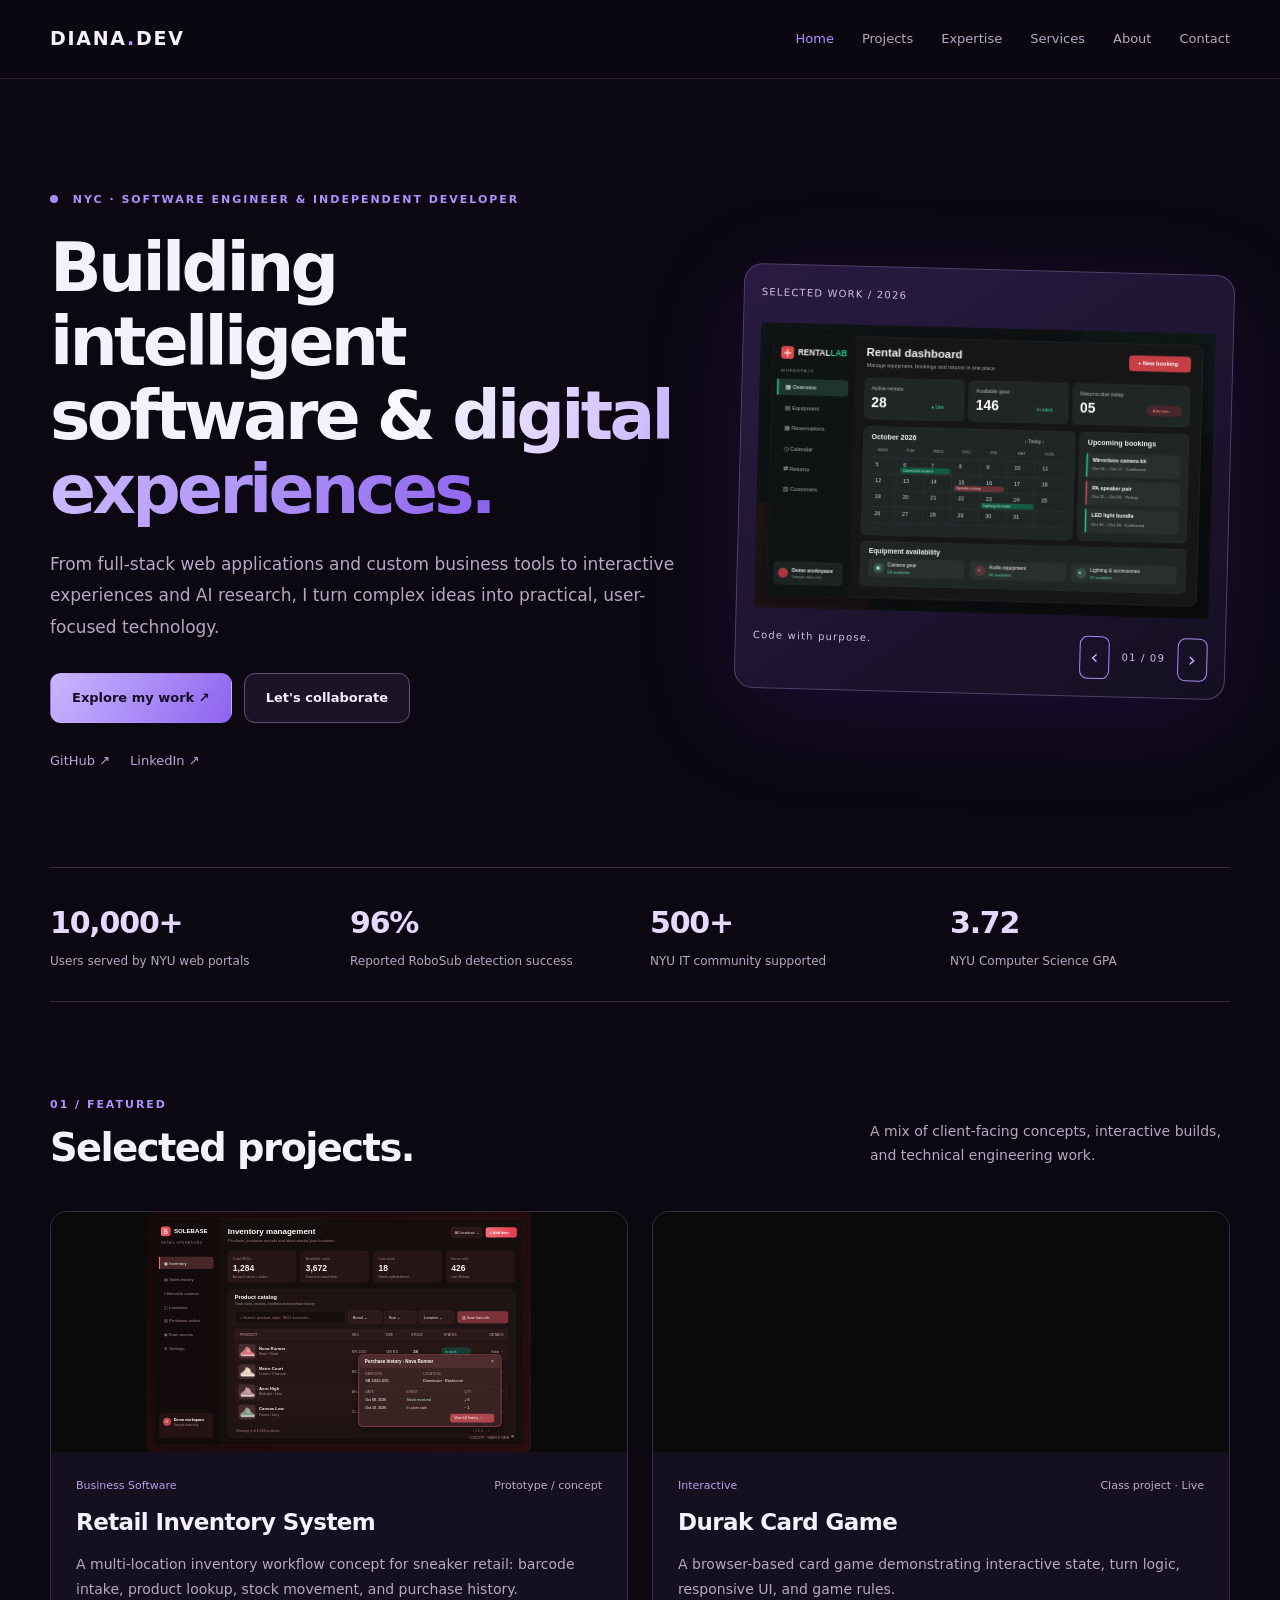
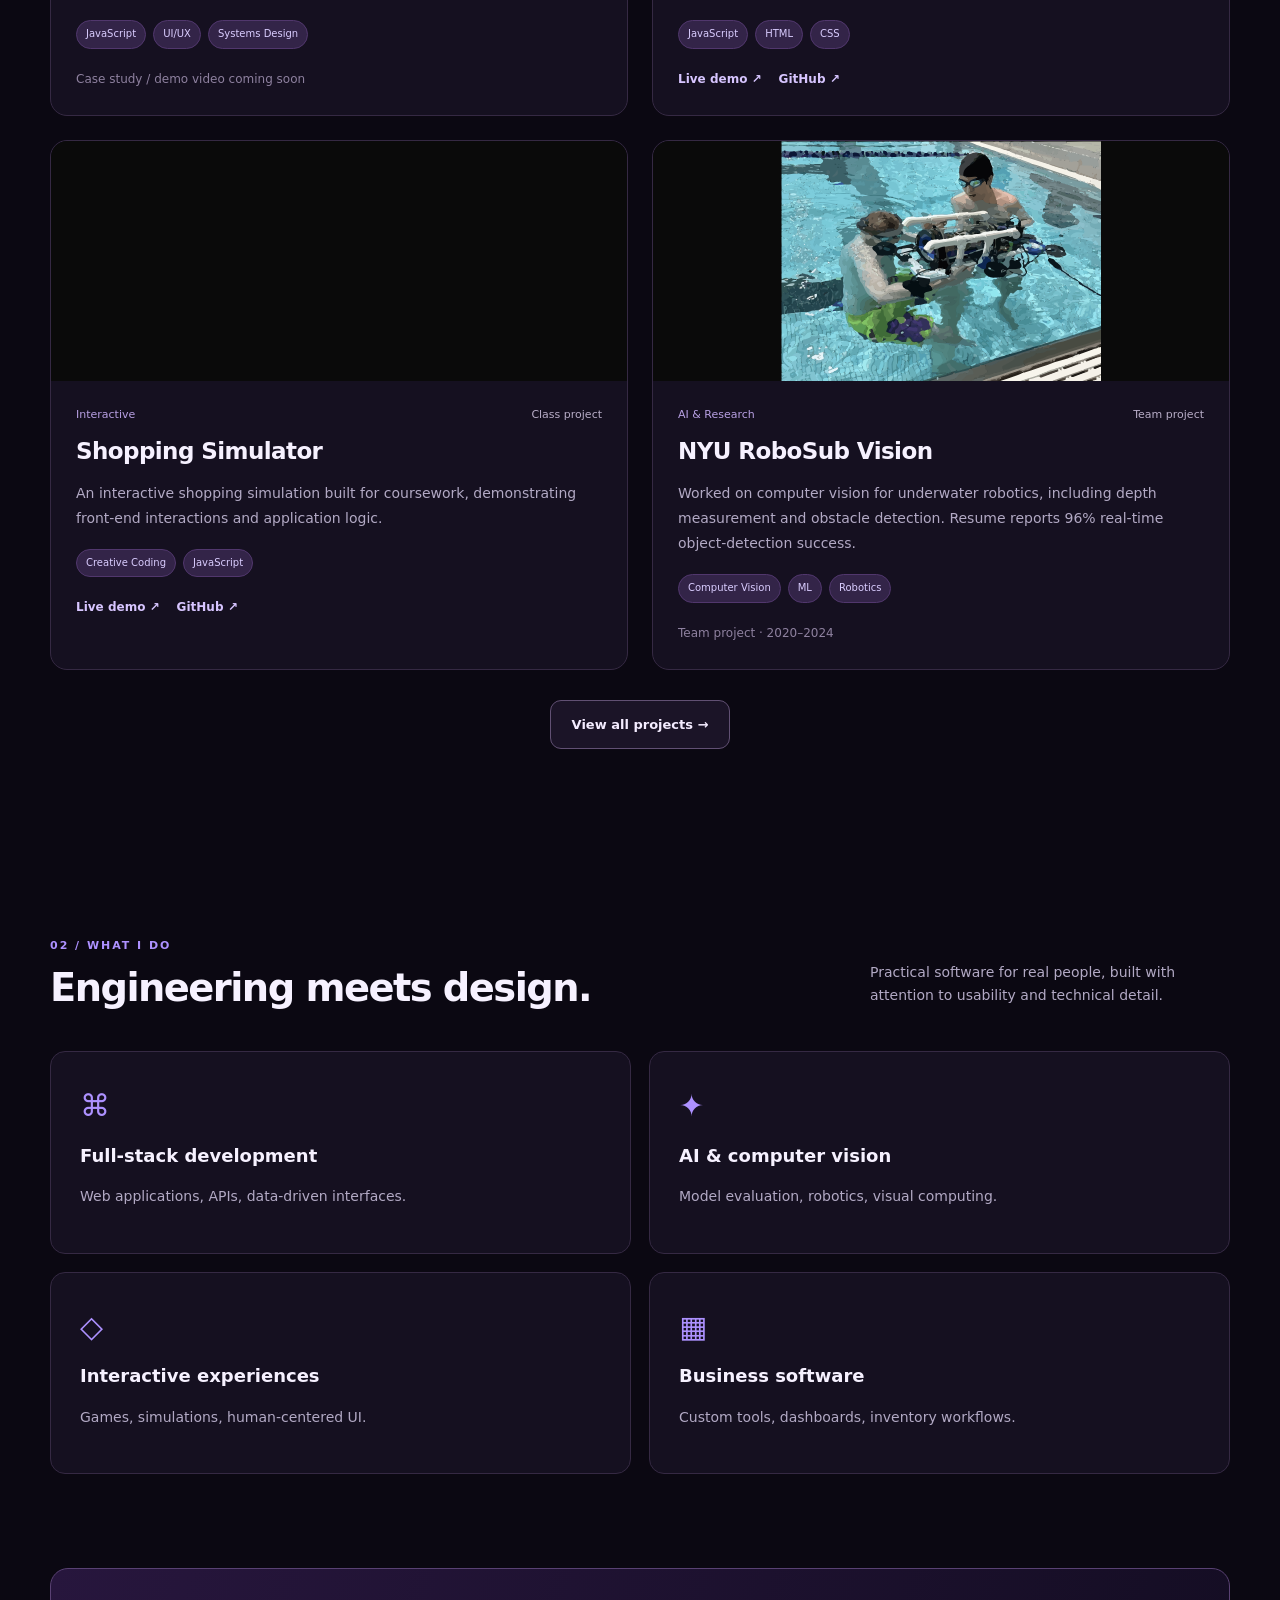
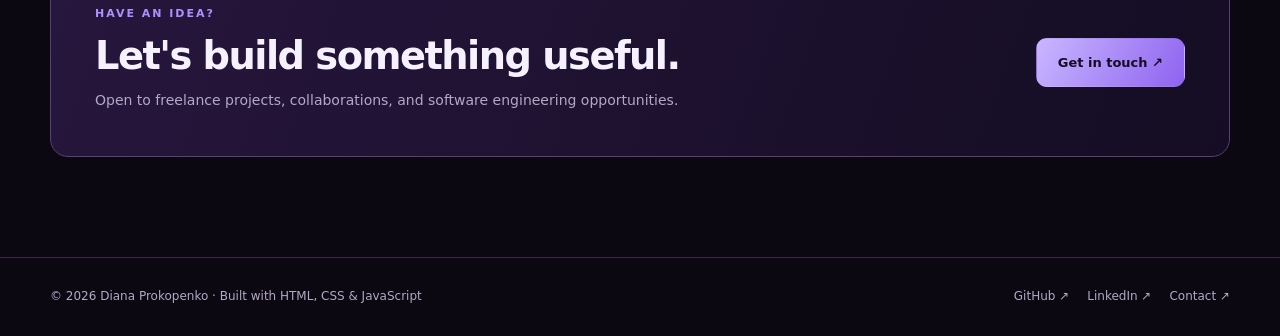
==== commit 4a03b166: "finishing touches." ====
--- a/index.html
+++ b/index.html
@@ -1,3 +1,4 @@
+
 <!doctype html>
 <html lang="en">
 
@@ -7,156 +8,387 @@
     <meta name="description"
         content="Software engineering, web development, AI research, and interactive applications.">
     <meta name="theme-color" content="#0b0812">
-    <title>Software Engineer &amp;
-        Developer | Diana Prokopenko</title>
+    <title>Software Engineer &amp; Developer | Diana Prokopenko</title>
     <link rel="stylesheet" href="style.css">
 </head>
 
 <body>
     <header class="site-header">
-        <div class="wrap nav"><a class="logo" href="index.html">DIANA<span>.</span>DEV</a><button class="menu-toggle"
-                aria-label="Toggle navigation" aria-expanded="false">☰</button>
-            <nav class="nav-links" aria-label="Main navigation"><a href="index.html" aria-current="page">Home</a><a
-                    href="projects.html">Projects</a><a href="expertise.html">Expertise</a><a
-                    href="services.html">Services</a><a href="about.html">About</a><a href="contact.html">Contact</a>
+        <div class="wrap nav">
+            <a class="logo" href="index.html">DIANA<span>.</span>DEV</a>
+            <button class="menu-toggle" aria-label="Toggle navigation" aria-expanded="false">☰</button>
+            <nav class="nav-links" aria-label="Main navigation">
+                <a href="index.html" aria-current="page">Home</a>
+                <a href="projects.html">Projects</a>
+                <a href="expertise.html">Expertise</a>
+                <a href="services.html">Services</a>
+                <a href="about.html">About</a>
+                <a href="contact.html">Contact</a>
             </nav>
         </div>
     </header>
+
     <main>
         <section class="hero wrap">
             <div class="hero-copy">
-                <div class="eyebrow"><span class="dot"></span> NYC · Software engineer & independent developer</div>
-                <h1>Building intelligent software <span class="gradient-text">& digital experiences.</span></h1>
-                <p class="lead">From full-stack web applications and custom business tools to interactive experiences
-                    and AI research,
+                <div class="eyebrow">
+                    <span class="dot"></span>
+                    NYC · Software engineer & independent developer
+                </div>
+
+                <h1>
+                    Building intelligent software
+                    <span class="gradient-text">& digital experiences.</span>
+                </h1>
+
+                <p class="lead">
+                    From full-stack web applications and custom business tools
+                    to interactive experiences and AI research,
                     I turn complex ideas into practical,
-                    user-focused technology.</p>
-                <div class="actions"><a class="btn btn-primary" href="projects.html">Explore my work ↗</a><a
-                        class="btn btn-outline" href="contact.html">Let's collaborate</a></div>
-                <div class="social-line"><a href="https://github.com/diana-gk" target="_blank" rel="noopener">GitHub
-                        ↗</a><a href="https://www.linkedin.com/in/diana--prokopenko/" target="_blank"
-                        rel="noopener">LinkedIn ↗</a></div>
-            </div>
+                    user-focused technology.
+                </p>
+
+                <div class="actions">
+                    <a class="btn btn-primary" href="projects.html">Explore my work ↗</a>
+                    <a class="btn btn-outline" href="contact.html">Let's collaborate</a>
+                </div>
+
+                <div class="social-line">
+                    <a href="https://github.com/diana-gk"
+                       target="_blank" rel="noopener">GitHub ↗</a>
+                    <a href="https://www.linkedin.com/in/diana--prokopenko/"
+                       target="_blank" rel="noopener">LinkedIn ↗</a>
+                </div>
+            </div>
+
+            <!-- Homepage flipping project carousel -->
             <div class="hero-visual">
-                <div class="visual-label">SELECTED WORK / 2026</div><img src="assets/equipment-rental.svg"
-                    alt="Black/Red-themed illustrative software dashboard for equipment rental management." />
-                <div class="visual-bottom"><span>Code with purpose.</span><span>01 / 09</span></div>
-            </div>
-        </section>
+                <div class="visual-label">SELECTED WORK / 2026</div>
+
+                <div class="hero-flip-card"
+                     id="heroFlipCard"
+                     tabindex="0"
+                     role="button"
+                     aria-label="Flip project card to see details"
+                     aria-pressed="false">
+
+                    <div class="hero-flip-inner">
+
+                        <div class="hero-flip-front">
+                            <img id="heroProjectImage"
+                                 src="assets/equipment-rental.svg"
+                                 alt="Equipment Rental Platform">
+                        </div>
+
+                        <div class="hero-flip-back">
+                            <h3 id="heroProjectTitle">Equipment Rental Platform</h3>
+                            <p id="heroProjectDescription">
+                                A rental management platform for equipment,
+                                scheduling, and reservations.
+                            </p>
+                            <a id="heroProjectLink" href="projects.html">
+                                View Project ↗
+                            </a>
+                        </div>
+
+                    </div>
+                </div>
+
+                <div class="visual-bottom">
+                    <span>Code with purpose.</span>
+
+                    <div class="hero-controls">
+                        <button type="button" id="heroPrev"
+                                aria-label="Previous project">‹</button>
+
+                        <span id="heroCounter">01 / 09</span>
+
+                        <button type="button" id="heroNext"
+                                aria-label="Next project">›</button>
+                    </div>
+                </div>
+            </div>
+        </section>
+
+        <!-- Stats -->
         <section class="wrap stats">
-            <div><strong>10,000+</strong><span>Users served by NYU web portals</span></div>
-            <div><strong>96%</strong><span>Reported RoboSub detection success</span></div>
-            <div><strong>500+</strong><span>NYU IT community supported</span></div>
-            <div><strong>3.72</strong><span>NYU Computer Science GPA</span></div>
-        </section>
+            <div>
+                <strong>10,000+</strong>
+                <span>Users served by NYU web portals</span>
+            </div>
+            <div>
+                <strong>96%</strong>
+                <span>Reported RoboSub detection success</span>
+            </div>
+            <div>
+                <strong>500+</strong>
+                <span>NYU IT community supported</span>
+            </div>
+            <div>
+                <strong>3.72</strong>
+                <span>NYU Computer Science GPA</span>
+            </div>
+        </section>
+
+        <!-- Featured projects -->
         <section class="wrap section">
             <div class="section-head">
                 <div>
                     <div class="eyebrow">01 / FEATURED</div>
                     <h2>Selected projects.</h2>
                 </div>
-                <p>A mix of client-facing concepts, interactive builds, and technical engineering work.</p>
-            </div>
+                <p>
+                    A mix of client-facing concepts, interactive builds,
+                    and technical engineering work.
+                </p>
+            </div>
+
             <div class="project-grid">
-                <article class="project-card" data-category="business"><img src="assets/inventory.svg"
-                        alt="Illustrative Retail Inventory System concept graphic" loading="lazy">
+
+                <!-- 1. Retail Inventory System -->
+                <article class="project-card" data-category="business">
+                    <img src="assets/inventory.svg"
+                         alt="Inventory System"
+                         loading="lazy">
+
                     <div class="card-body">
-                        <div class="meta"><span>Business Software</span><span>Prototype / concept</span></div>
+                        <div class="meta">
+                            <span>Business Software</span>
+                            <span>Prototype / concept</span>
+                        </div>
+
                         <h3>Retail Inventory System</h3>
-                        <p>A multi-location inventory workflow concept for sneaker retail: barcode intake, product
-                            lookup, stock movement, and purchase history.</p>
-                        <div class="tags"><span>JavaScript</span><span>UI/UX</span><span>Systems Design</span></div>
-                        <div class="card-links"><span class="quiet">Case study / visuals coming soon</span></div>
+
+                        <p>
+                            A multi-location inventory workflow concept
+                            for sneaker retail: barcode intake,
+                            product lookup, stock movement,
+                            and purchase history.
+                        </p>
+
+                        <div class="tags">
+                            <span>JavaScript</span>
+                            <span>UI/UX</span>
+                            <span>Systems Design</span>
+                        </div>
+
+                        <div class="card-links">
+                            <span class="quiet">
+                                Case study / demo video coming soon
+                            </span>
+                        </div>
                     </div>
                 </article>
-                <article class="project-card" data-category="interactive"><video autoplay muted loop playsinline
-       class="project-image">
-  <source src="assets/durak.mov" type="video/mp4">
-  Your browser does not support video.
-</video>
+
+                <!-- 2. Durak Card Game -->
+                <article class="project-card" data-category="interactive">
+                    <video autoplay muted loop playsinline class="project-image">
+                        <source src="assets/durak.mov" type="video/mp4">
+                        Your browser does not support video.
+                    </video>
+
                     <div class="card-body">
-                        <div class="meta"><span>Interactive</span><span>Class project · Live</span></div>
+                        <div class="meta">
+                            <span>Interactive</span>
+                            <span>Class project · Live</span>
+                        </div>
+
                         <h3>Durak Card Game</h3>
-                        <p>A browser-based card game demonstrating interactive state, turn logic, responsive UI, and
-                            game rules.</p>
-                        <div class="tags"><span>JavaScript</span><span>HTML</span><span>CSS</span></div>
-                        <div class="card-links"><a class="text-link" href="https://diana-gk.github.io/" target="_blank"
-                                rel="noopener">Live demo ↗</a><a class="text-link"
-                                href="https://github.com/diana-gk/diana-gk.github.io" target="_blank"
-                                rel="noopener">GitHub ↗</a></div>
+
+                        <p>
+                            A browser-based card game demonstrating
+                            interactive state, turn logic,
+                            responsive UI, and game rules.
+                        </p>
+
+                        <div class="tags">
+                            <span>JavaScript</span>
+                            <span>HTML</span>
+                            <span>CSS</span>
+                        </div>
+
+                        <div class="card-links">
+                            <a class="text-link"
+                               href="https://diana-gk.github.io/durak/"
+                               target="_blank"
+                               rel="noopener noreferrer">
+                                Live demo ↗
+                            </a>
+
+                            <a class="text-link"
+                               href="https://github.com/diana-gk/durak"
+                               target="_blank"
+                               rel="noopener noreferrer">
+                                GitHub ↗
+                            </a>
+                        </div>
                     </div>
                 </article>
-                <article class="project-card" data-category="interactive"><video autoplay muted loop playsinline
-       class="project-image">
-  <source src="assets/shopping.mov" type="video/mp4">
-  Your browser does not support video.
-</video>
+
+                <!-- 3. Shopping Simulator -->
+                <article class="project-card" data-category="interactive">
+                    <video autoplay muted loop playsinline class="project-image">
+                        <source src="assets/shopping.mov" type="video/mp4">
+                        Your browser does not support video.
+                    </video>
+
                     <div class="card-body">
-                        <div class="meta"><span>Interactive</span><span>Class project</span></div>
+                        <div class="meta">
+                            <span>Interactive</span>
+                            <span>Class project</span>
+                        </div>
+
                         <h3>Shopping Simulator</h3>
-                        <p>An interactive shopping simulation built for coursework, demonstrating front-end interactions
-                            and application logic.</p>
-                        <div class="tags"><span>Creative Coding</span><span>JavaScript</span></div>
-                        <div class="card-links"><a class="text-link"
-                                href="https://github.com/diana-gk/diana-cc-sp25-final" target="_blank"
-                                rel="noopener">GitHub ↗</a></div>
+
+                        <p>
+                            An interactive shopping simulation built for
+                            coursework, demonstrating front-end interactions
+                            and application logic.
+                        </p>
+
+                        <div class="tags">
+                            <span>Creative Coding</span>
+                            <span>JavaScript</span>
+                        </div>
+
+                        <div class="card-links">
+                            <a class="text-link"
+                               href="https://diana-gk.github.io/diana-cc-sp25-final/"
+                               target="_blank"
+                               rel="noopener noreferrer">
+                                Live demo ↗
+                            </a>
+
+                            <a class="text-link"
+                               href="https://github.com/diana-gk/diana-cc-sp25-final"
+                               target="_blank"
+                               rel="noopener noreferrer">
+                                GitHub ↗
+                            </a>
+                        </div>
                     </div>
                 </article>
-                <article class="project-card" data-category="ai"><img src="assets/robosub.svg"
-                        alt="Illustrative NYU RoboSub Vision concept graphic" loading="lazy">
+
+                <!-- 4. NYU RoboSub Vision -->
+                <article class="project-card" data-category="ai">
+                    <img src="assets/robosub.svg"
+                         alt="Illustrative NYU RoboSub Vision concept graphic"
+                         loading="lazy">
+
                     <div class="card-body">
-                        <div class="meta"><span>AI &amp; Research</span><span>Team project</span></div>
+                        <div class="meta">
+                            <span>AI &amp; Research</span>
+                            <span>Team project</span>
+                        </div>
+
                         <h3>NYU RoboSub Vision</h3>
-                        <p>Worked on computer vision for underwater robotics, including depth measurement and obstacle
-                            detection. Resume reports 96% real-time object-detection success.</p>
-                        <div class="tags"><span>Computer Vision</span><span>ML</span><span>Robotics</span></div>
-                        <div class="card-links"><span class="quiet">Case study / visuals coming soon</span></div>
+
+                        <p>
+                            Worked on computer vision for underwater robotics,
+                            including depth measurement and obstacle detection.
+                            Resume reports 96% real-time object-detection success.
+                        </p>
+
+                        <div class="tags">
+                            <span>Computer Vision</span>
+                            <span>ML</span>
+                            <span>Robotics</span>
+                        </div>
+
+                        <div class="card-links">
+                            <span class="quiet">
+                                Team project · 2020–2024
+                            </span>
+                        </div>
                     </div>
                 </article>
-            </div>
-            <div class="section-cta"><a class="btn btn-outline" href="projects.html">View all projects →</a></div>
-        </section>
+
+            </div>
+
+            <div class="section-cta">
+                <a class="btn btn-outline" href="projects.html">
+                    View all projects →
+                </a>
+            </div>
+        </section>
+
+        <!-- Expertise -->
         <section class="wrap section">
             <div class="section-head">
                 <div>
                     <div class="eyebrow">02 / WHAT I DO</div>
                     <h2>Engineering meets design.</h2>
                 </div>
-                <p>Practical software for real people, built with attention to usability and technical detail.</p>
-            </div>
-            <div class="expertise-grid"><a class="mini-card" href="expertise.html"><span class="mini-icon">⌘</span>
+                <p>
+                    Practical software for real people,
+                    built with attention to usability and technical detail.
+                </p>
+            </div>
+
+            <div class="expertise-grid">
+                <a class="mini-card" href="expertise.html">
+                    <span class="mini-icon">⌘</span>
                     <h3>Full-stack development</h3>
                     <p>Web applications, APIs, data-driven interfaces.</p>
-                </a><a class="mini-card" href="expertise.html"><span class="mini-icon">✦</span>
+                </a>
+
+                <a class="mini-card" href="expertise.html">
+                    <span class="mini-icon">✦</span>
                     <h3>AI & computer vision</h3>
                     <p>Model evaluation, robotics, visual computing.</p>
-                </a><a class="mini-card" href="expertise.html"><span class="mini-icon">◇</span>
+                </a>
+
+                <a class="mini-card" href="expertise.html">
+                    <span class="mini-icon">◇</span>
                     <h3>Interactive experiences</h3>
                     <p>Games, simulations, human-centered UI.</p>
-                </a><a class="mini-card" href="services.html"><span class="mini-icon">▦</span>
+                </a>
+
+                <a class="mini-card" href="services.html">
+                    <span class="mini-icon">▦</span>
                     <h3>Business software</h3>
                     <p>Custom tools, dashboards, inventory workflows.</p>
-                </a></div>
-        </section>
+                </a>
+            </div>
+        </section>
+
+        <!-- Contact CTA -->
         <section class="wrap cta-banner">
             <div>
                 <div class="eyebrow">HAVE AN IDEA?</div>
                 <h2>Let's build something useful.</h2>
-                <p>Open to freelance projects,
+                <p>
+                    Open to freelance projects,
                     collaborations,
-                    and software engineering opportunities.</p>
-            </div><a class="btn btn-primary" href="contact.html">Get in touch ↗</a>
+                    and software engineering opportunities.
+                </p>
+            </div>
+
+            <a class="btn btn-primary" href="contact.html">
+                Get in touch ↗
+            </a>
         </section>
     </main>
+
     <footer class="site-footer">
-        <div class="wrap footer-row"><span>© <span id="year"></span> Diana Prokopenko · Built with HTML,
-                CSS & JavaScript</span>
-            <div><a href="https://github.com/diana-gk" target="_blank" rel="noopener">GitHub ↗</a><a
-                    href="https://www.linkedin.com/in/diana--prokopenko/" target="_blank" rel="noopener">LinkedIn
-                    ↗</a><a href="contact.html">Contact ↗</a></div>
+        <div class="wrap footer-row">
+            <span>
+                © <span id="year"></span> Diana Prokopenko ·
+                Built with HTML, CSS & JavaScript
+            </span>
+
+            <div>
+                <a href="https://github.com/diana-gk"
+                   target="_blank" rel="noopener">GitHub ↗</a>
+
+                <a href="https://www.linkedin.com/in/diana--prokopenko/"
+                   target="_blank" rel="noopener">LinkedIn ↗</a>
+
+                <a href="contact.html">Contact ↗</a>
+            </div>
         </div>
     </footer>
+
     <script src="script.js" defer></script>
 </body>
-
-</html>+</html>
--- a/style.css
+++ b/style.css
@@ -783,6 +783,121 @@
     text-decoration: underline;
 }
 
+/* Interactive hero project carousel */
+
+.hero-flip-card {
+    width: 100%;
+    height: 300px;
+    perspective: 1000px;
+    cursor: pointer;
+    outline-offset: 5px;
+}
+
+.hero-flip-inner {
+    position: relative;
+    width: 100%;
+    height: 100%;
+    transition: transform 0.65s ease;
+    transform-style: preserve-3d;
+}
+
+.hero-flip-card.is-flipped .hero-flip-inner {
+    transform: rotateY(180deg);
+}
+
+.hero-flip-front,
+.hero-flip-back {
+    position: absolute;
+    inset: 0;
+    width: 100%;
+    height: 100%;
+    backface-visibility: hidden;
+    -webkit-backface-visibility: hidden;
+    border-radius: 14px;
+    overflow: hidden;
+}
+
+.hero-flip-front img {
+    width: 100%;
+    height: 100%;
+    object-fit: contain;
+    display: block;
+}
+
+.hero-flip-back {
+    transform: rotateY(180deg);
+    background: #1b122b;
+    border: 1px solid #a78bfa;
+    padding: 25px;
+    display: flex;
+    flex-direction: column;
+    align-items: flex-start;
+    justify-content: center;
+    gap: 12px;
+}
+
+.hero-flip-back h3 {
+    color: #ffffff;
+    font-size: 22px;
+    margin: 0;
+}
+
+.hero-flip-back p {
+    color: #c4b5fd;
+    line-height: 1.5;
+    margin: 0;
+}
+
+.hero-flip-back a {
+    color: #c4b5fd;
+    font-weight: 600;
+    text-decoration: none;
+}
+
+.hero-flip-back a:hover {
+    text-decoration: underline;
+}
+
+.hero-controls {
+    display: flex;
+    align-items: center;
+    gap: 12px;
+}
+
+.hero-controls button {
+    background: transparent;
+    color: #c4b5fd;
+    border: 1px solid #a78bfa;
+    border-radius: 8px;
+    padding: 4px 10px;
+    font-size: 20px;
+    cursor: pointer;
+}
+
+.hero-controls button:hover {
+    background: #a78bfa;
+    color: #0b0812;
+}
+
+#heroCounter {
+    white-space: nowrap;
+    font-variant-numeric: tabular-nums;
+}
+
+@media (max-width: 600px) {
+    .hero-flip-card {
+        height: 250px;
+    }
+
+    .hero-flip-back {
+        padding: 16px;
+    }
+
+    .hero-flip-back h3 {
+        font-size: 18px;
+    }
+}
+
 @media(max-width:900px) {
     .hero {
         grid-template-columns: 1fr;
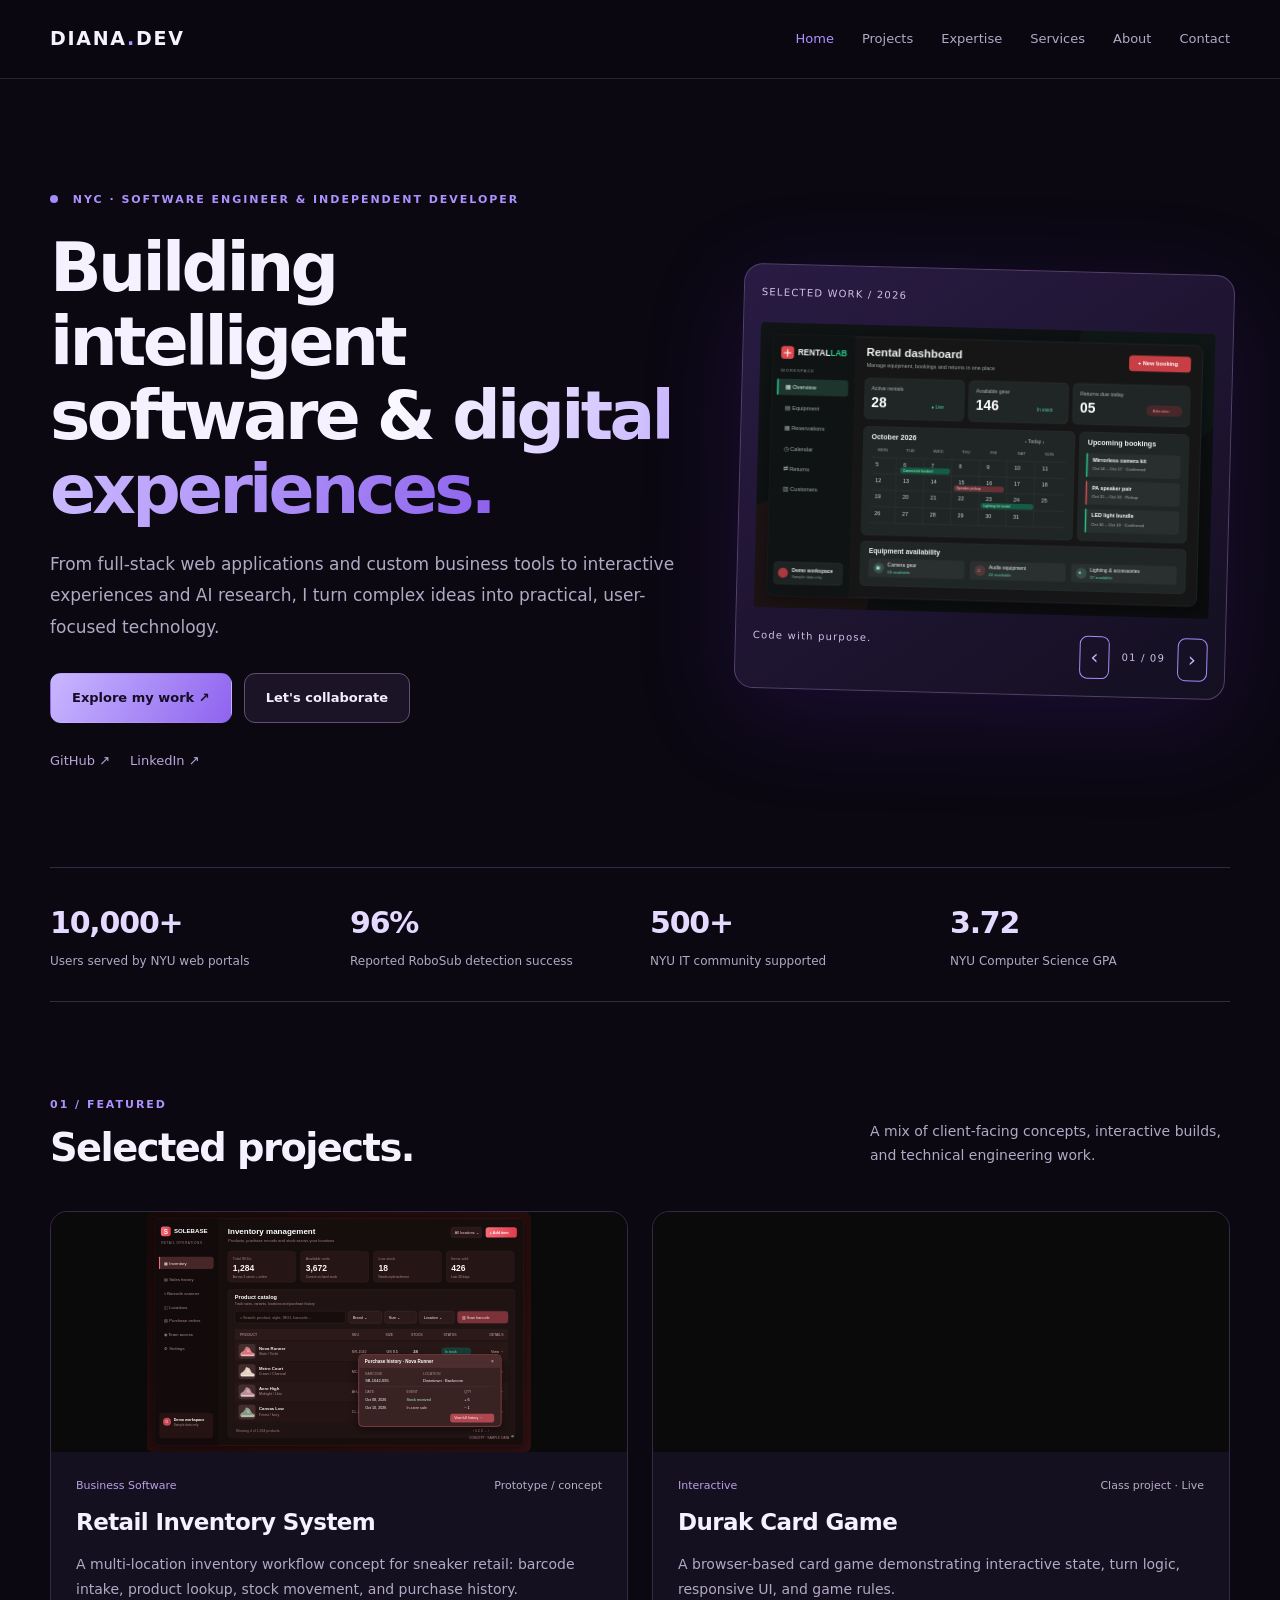
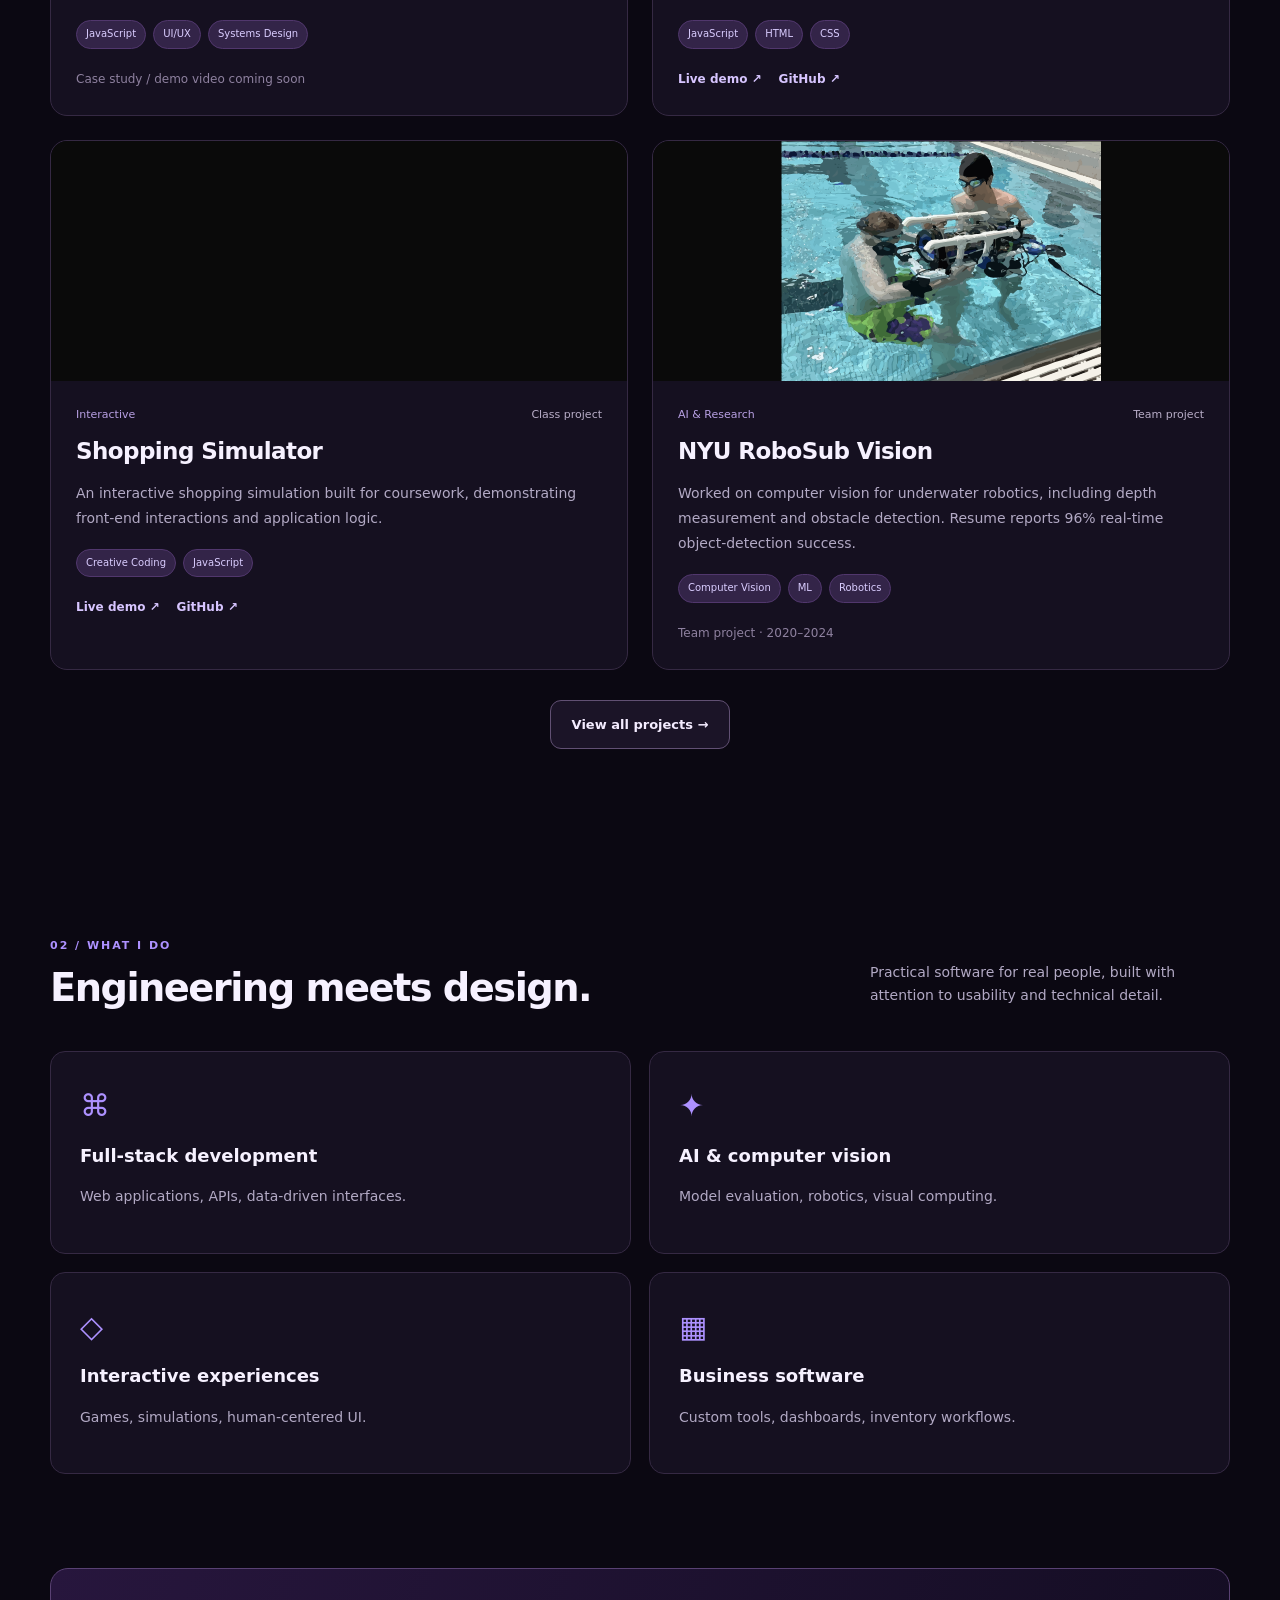
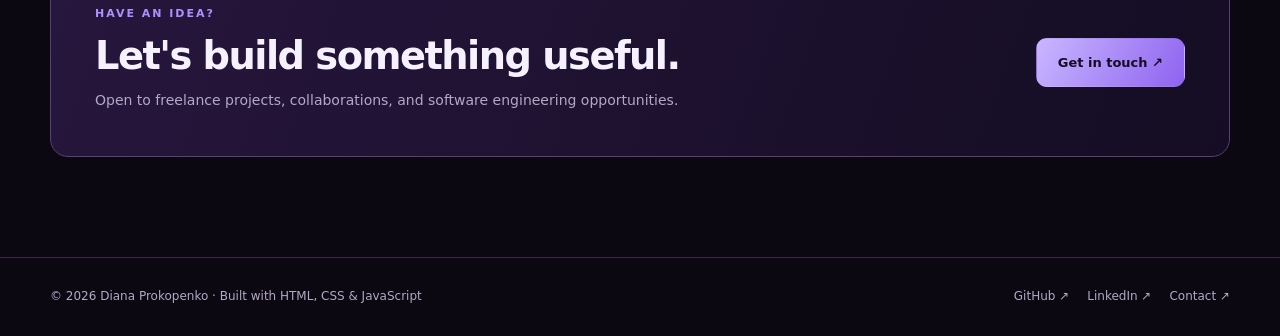
==== commit 3c70dd25: "updated links. done" ====
--- a/index.html
+++ b/index.html
@@ -251,21 +251,10 @@
                             <span>JavaScript</span>
                         </div>
 
-                        <div class="card-links">
-                            <a class="text-link"
-                               href="https://diana-gk.github.io/diana-cc-sp25-final/"
-                               target="_blank"
-                               rel="noopener noreferrer">
-                                Live demo ↗
-                            </a>
-
-                            <a class="text-link"
-                               href="https://github.com/diana-gk/diana-cc-sp25-final"
-                               target="_blank"
-                               rel="noopener noreferrer">
-                                GitHub ↗
-                            </a>
-                        </div>
+                        <div class="card-links"><a class="text-link" href="https://diana-gk.github.io/diana-cc-sp25-final/" target="_blank"
+                                rel="noopener">Live demo ↗</a><a class="text-link"
+                                href="https://github.com/diana-gk/diana-cc-sp25-final" target="_blank"
+                                rel="noopener">GitHub ↗</a></div>  
                     </div>
                 </article>
 
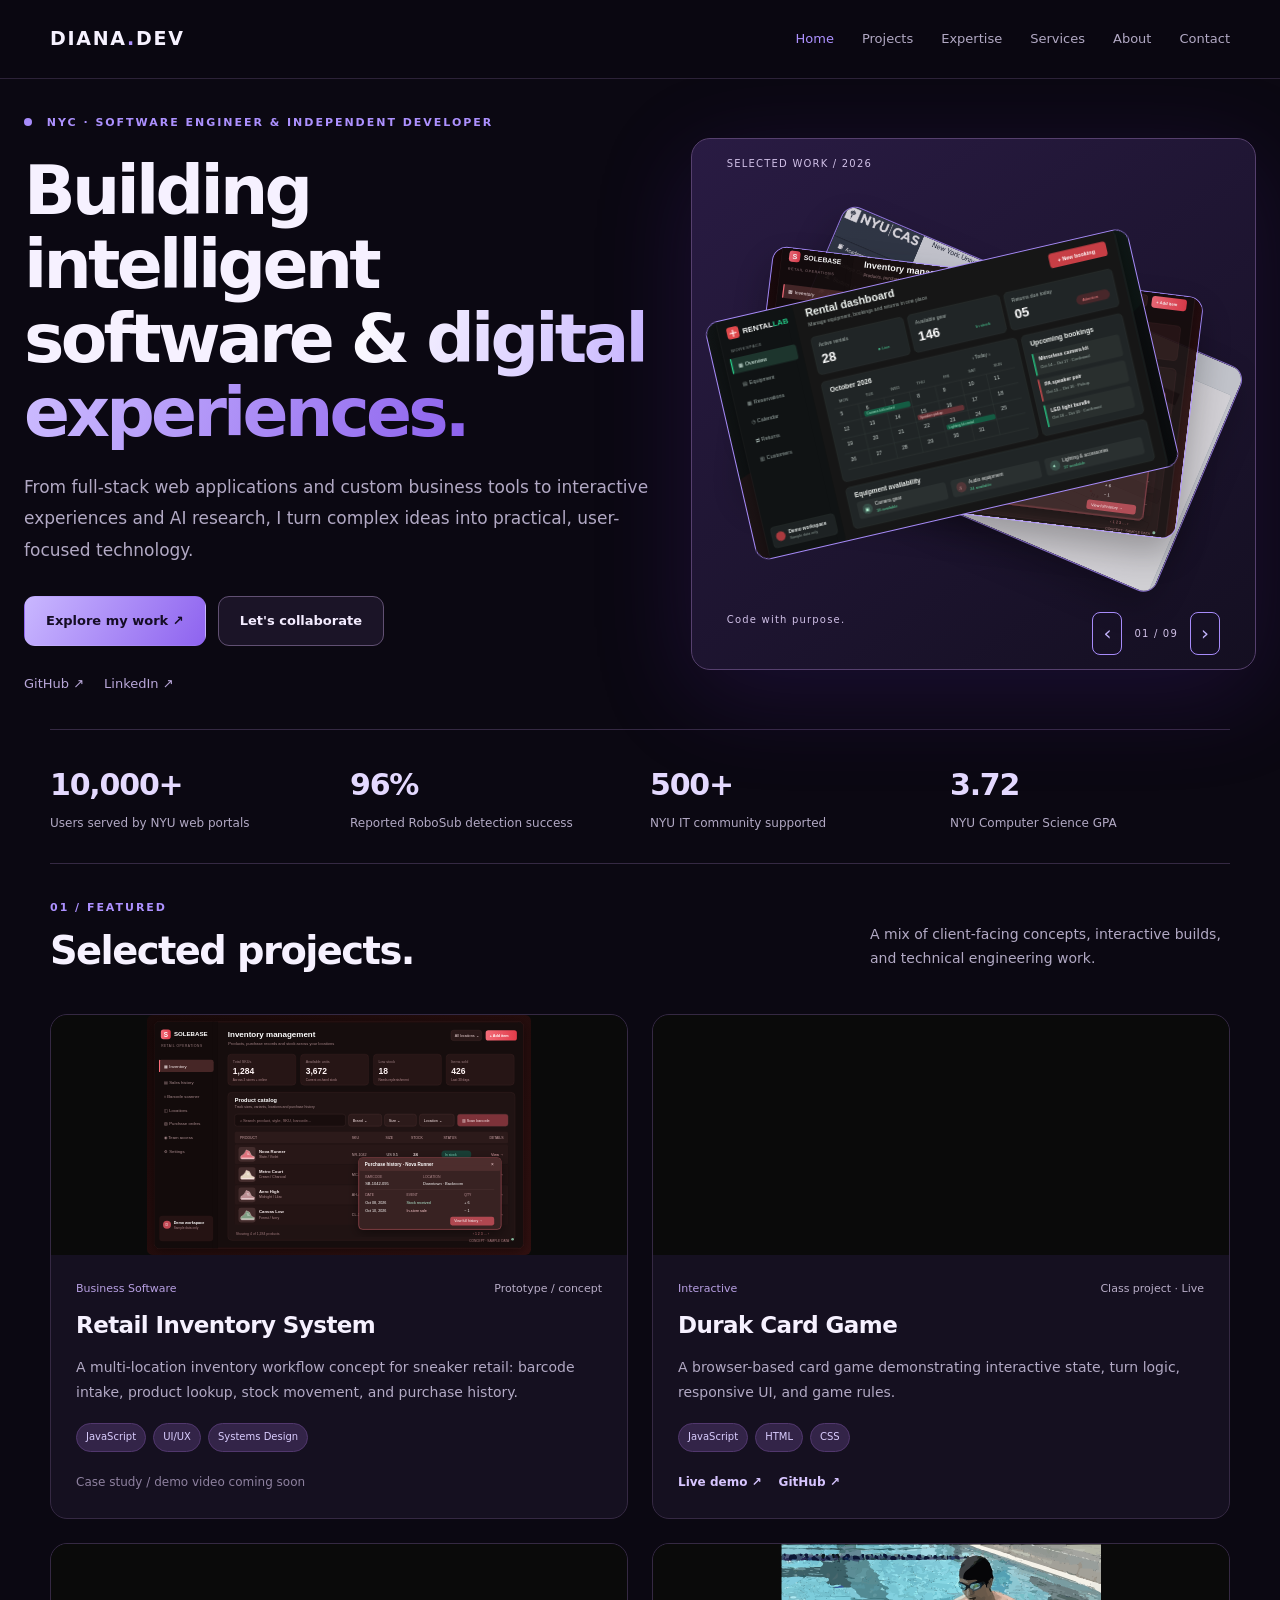
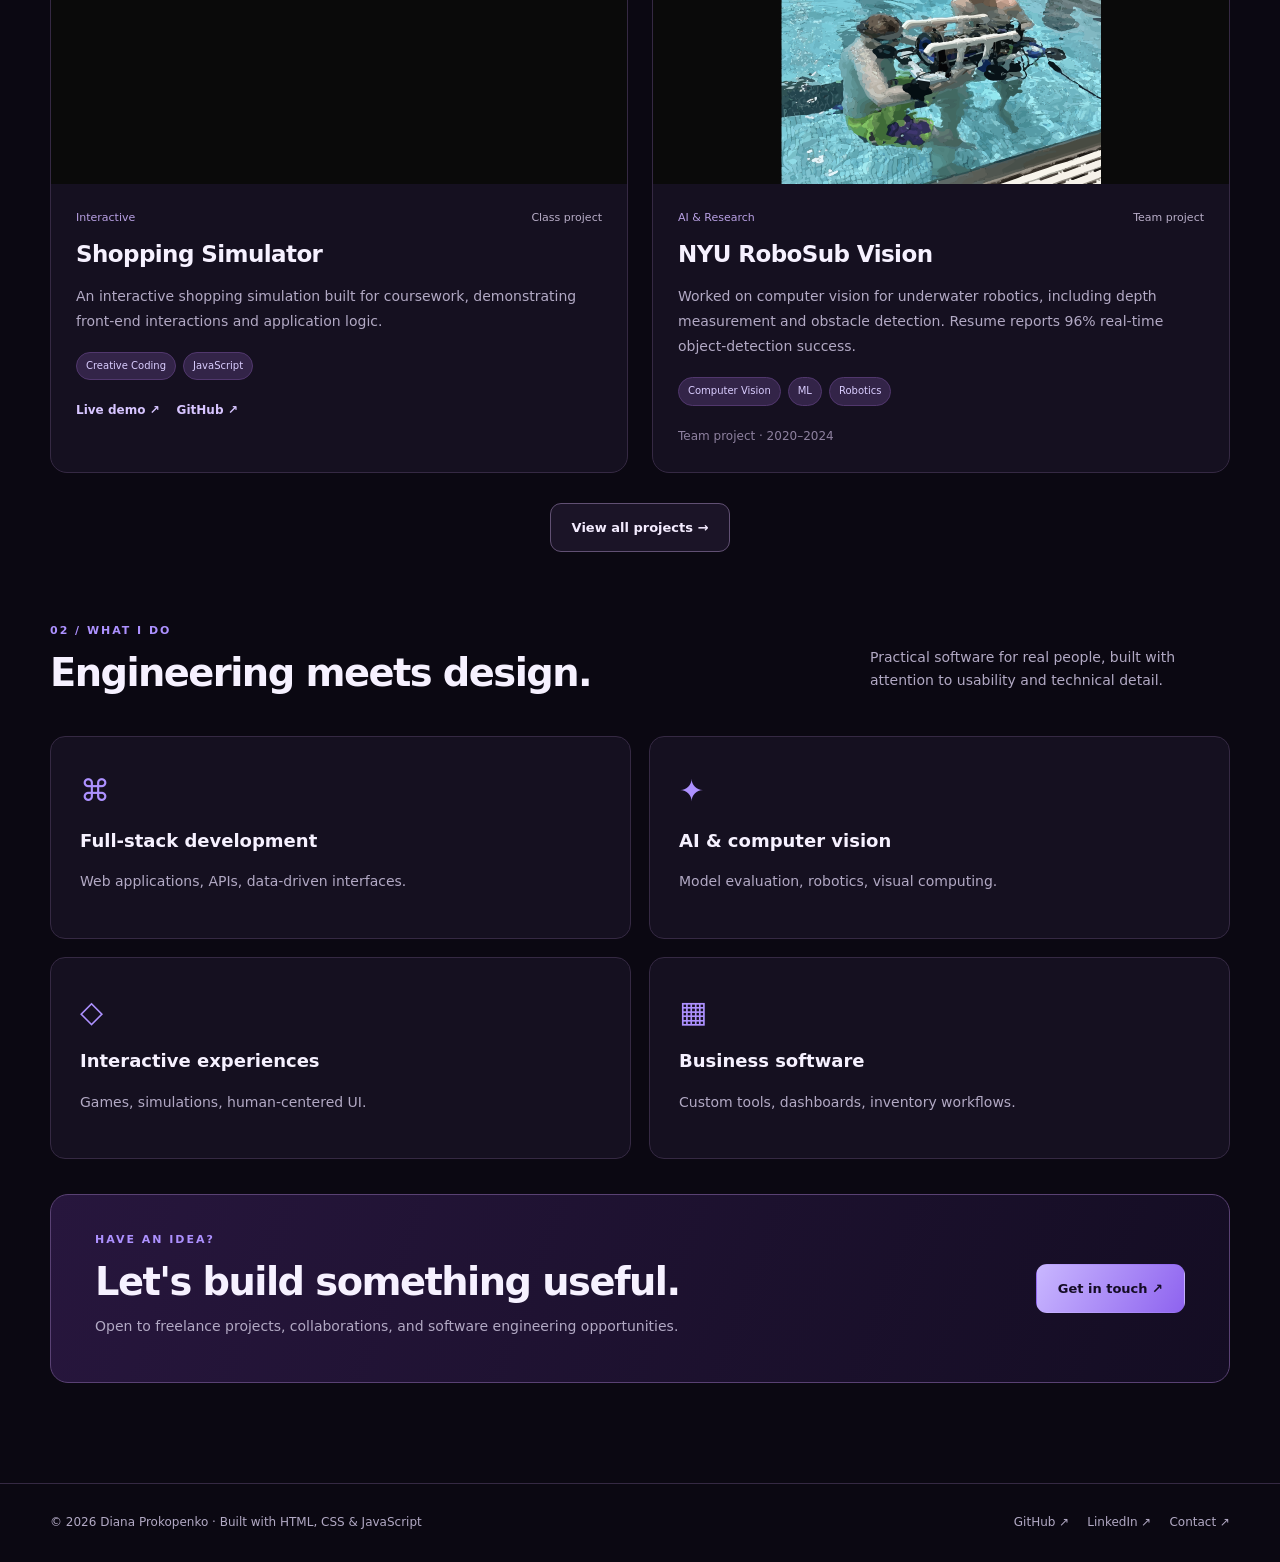
==== commit 9506b7b8: "a few visual edits for final polishing. fixed .css and .js for index and all other pgs." ====
--- a/index.html
+++ b/index.html
@@ -65,34 +65,58 @@
             <div class="hero-visual">
                 <div class="visual-label">SELECTED WORK / 2026</div>
 
-                <div class="hero-flip-card"
-                     id="heroFlipCard"
-                     tabindex="0"
-                     role="button"
-                     aria-label="Flip project card to see details"
-                     aria-pressed="false">
-
-                    <div class="hero-flip-inner">
-
-                        <div class="hero-flip-front">
-                            <img id="heroProjectImage"
-                                 src="assets/equipment-rental.svg"
-                                 alt="Equipment Rental Platform">
-                        </div>
-
-                        <div class="hero-flip-back">
-                            <h3 id="heroProjectTitle">Equipment Rental Platform</h3>
-                            <p id="heroProjectDescription">
-                                A rental management platform for equipment,
-                                scheduling, and reservations.
-                            </p>
-                            <a id="heroProjectLink" href="projects.html">
-                                View Project ↗
-                            </a>
-                        </div>
-
-                    </div>
-                </div>
+                
+<div class="hero-card-stack">
+
+    <div class="hero-stack-card hero-stack-back"
+         aria-hidden="true">
+        <img id="heroBackImage"
+             src="assets/equipment-rental.svg"
+             alt="">
+    </div>
+
+    <div class="hero-stack-card hero-stack-middle"
+         aria-hidden="true">
+        <img id="heroMiddleImage"
+             src="assets/equipment-rental.svg"
+             alt="">
+    </div>
+
+    <div class="hero-flip-card hero-stack-front"
+         id="heroFlipCard"
+         tabindex="0"
+         role="button"
+         aria-label="Flip project card to see details"
+         aria-pressed="false">
+
+        <div class="hero-flip-inner">
+
+            <div class="hero-flip-front">
+                <img id="heroProjectImage"
+                     src="assets/equipment-rental.svg"
+                     alt="Equipment Rental Platform">
+            </div>
+
+            <div class="hero-flip-back">
+                <h3 id="heroProjectTitle">
+                    Equipment Rental Platform
+                </h3>
+
+                <p id="heroProjectDescription">
+                    A rental management platform for equipment,
+                    scheduling, and reservations.
+                </p>
+
+                <a id="heroProjectLink" href="projects.html">
+                    View Project ↗
+                </a>
+            </div>
+
+        </div>
+    </div>
+
+</div>
+
 
                 <div class="visual-bottom">
                     <span>Code with purpose.</span>
--- a/style.css
+++ b/style.css
@@ -1,1027 +1,2268 @@
 /* EDIT YOUR THEME COLORS HERE */
+
 :root {
+
     --bg: #0b0812;
+
     --panel: #151020;
+
     --panel2: #1e1630;
+
     --purple: #ad91ff;
+
     --purple2: #7241e8;
+
     --text: #f6f1ff;
+
     --muted: #b2a9c4;
+
     --line: #352943;
+
     --max: 1180px
-}
+
+}
+
+
 
 * {
+
     box-sizing: border-box
-}
+
+}
+
+
 
 html {
+
     scroll-behavior: smooth
-}
+
+}
+
+
 
 body {
+
     margin: 0;
+
     background: var(--bg);
+
     color: var(--text);
+
     font-family: Inter,
+
         ui-sans-serif,
+
         system-ui,
+
         -apple-system,
+
         Segoe UI,
+
         Arial,
+
         sans-serif;
+
     line-height: 1.65
-}
+
+}
+
+
 
 a {
+
     color: inherit;
+
     text-decoration: none
-}
+
+}
+
+
 
 button,
+
 input,
+
 select,
+
 textarea {
+
     font: inherit
-}
+
+}
+
+
 
 button {
+
     cursor: pointer
-}
+
+}
+
+
 
 img {
+
     display: block;
+
     max-width: 100%
-}
+
+}
+
+
 
 .wrap {
+
     width: min(var(--max),
+
             calc(100% - 48px));
+
     margin-inline: auto
-}
+
+}
+
+
 
 .site-header {
+
     position: sticky;
+
     top: 0;
+
     z-index: 20;
+
     background: #0b0812eb;
+
     backdrop-filter: blur(18px);
+
     border-bottom: 1px solid #2c2238
-}
+
+}
+
+
 
 .nav {
+
     display: flex;
+
     align-items: center;
+
     justify-content: space-between;
+
     min-height: 78px
-}
+
+}
+
+
 
 .logo {
+
     font-size: 19px;
+
     letter-spacing: .09em;
+
     font-weight: 850
-}
+
+}
+
+
 
 .logo span {
+
     color: var(--purple)
-}
+
+}
+
+
 
 .nav-links {
+
     display: flex;
+
     gap: 28px;
+
     align-items: center
-}
+
+}
+
+
 
 .nav-links a {
+
     font-size: 13px;
+
     color: var(--muted);
+
     transition: color .2s
-}
+
+}
+
+
 
 .nav-links a:hover,
+
 .nav-links a[ aria-current=page] {
+
     color: var(--purple)
-}
+
+}
+
+
 
 .menu-toggle {
+
     display: none;
+
     border: 1px solid var(--line);
+
     color: var(--text);
+
     background: var(--panel);
+
     border-radius: 8px;
+
     padding: 5px 12px
-}
+
+}
+
+
 
 .eyebrow {
+
     font-size: 11px;
+
     font-weight: 750;
+
     letter-spacing: .18em;
+
     text-transform: uppercase;
+
     color: var(--purple)
-}
+
+}
+
+
 
 .dot {
+
     display: inline-block;
+
     width: 8px;
+
     height: 8px;
+
     background: #a78bfa;
+
     border-radius: 50%;
+
     margin-right: 9px
-}
+
+}
+
+
 
 .hero {
+
     display: grid;
+
     grid-template-columns: 1.12fr .88fr;
-    gap: 65px;
+
+    gap: 25px;
+
     align-items: center;
-    padding-block: 112px 96px
-}
+
+    /* top, bottom, left, right */
+    padding-block: 35px
+
+}
+
+
 
 .hero h1,
+
 .page-intro h1 {
+
     font-size: clamp(42px,
+
             5.3vw,
+
             74px);
+
     line-height: 1.09;
+
     letter-spacing: -.055em;
+
     margin: 22px 0
-}
+
+}
+
+
 
 .gradient-text {
+
     background: linear-gradient(110deg,
+
             #fff 0%,
+
             #cbbaff 40%,
+
             #8c61ed 100%);
+
     -webkit-background-clip: text;
+
     background-clip: text;
+
     color: transparent
-}
+
+}
+
+
 
 .lead {
+
     font-size: 17px;
+
     line-height: 1.85;
+
     color: var(--muted);
+
     max-width: 700px
-}
+
+}
+
+
 
 .actions {
+
     display: flex;
+
     flex-wrap: wrap;
+
     gap: 12px;
+
     margin-top: 30px
-}
+
+}
+
+
 
 .btn {
+
     display: inline-flex;
+
     align-items: center;
+
     justify-content: center;
+
     border-radius: 11px;
+
     padding: 13px 21px;
+
     font-size: 13px;
+
     font-weight: 750;
+
     border: 1px solid transparent;
+
     transition: transform .2s,
-        background .2s
-}
+
+background .2s
+
+}
+
+
 
 .btn:hover {
+
     transform: translateY(-2px)
-}
+
+}
+
+
 
 .btn-primary {
+
     background: linear-gradient(120deg,
+
             #c9b7ff,
+
             #8e63ef);
+
     color: #150d25
-}
+
+}
+
+
 
 .btn-outline {
+
     border-color: #615073;
+
     background: #1b1427;
+
     color: #f4ecff
-}
+
+}
+
+
 
 .social-line {
+
     display: flex;
+
     gap: 20px;
+
     margin-top: 27px;
+
     color: #b9a7d9;
+
     font-size: 13px
-}
+
+}
+
+
 
 .social-line a:hover,
+
 .text-link:hover {
+
     color: #fff
-}
+
+}
+
+
 
 .hero-visual {
+
     background: linear-gradient(145deg,
+
             #291b43,
+
             #140f21);
+
     border: 1px solid #56406e;
+
     border-radius: 19px;
-    padding: 17px;
+
+    padding: 14px 35px;
+
+
     box-shadow: 0 24px 100px #6b31d72b;
+
     transform: rotate(1.5deg)
-}
+
+}
+
+
 
 .hero-visual img {
+
     border-radius: 9px
-}
+
+}
+
+
 
 .visual-label,
+
 .visual-bottom {
+
     font-size: 10px;
+
     letter-spacing: .12em;
+
     color: #d0c0e7
-}
+
+}
+
+
 
 .visual-label {
+
     margin: 3px 0 14px
-}
+
+}
+
+
 
 .visual-bottom {
+
     display: flex;
+
     justify-content: space-between;
+
     margin-top: 12px
-}
+
+}
+
+
 
 .stats {
+
     display: grid;
+
     grid-template-columns: repeat(4,
+
             1fr);
+
     border-top: 1px solid var(--line);
+
     border-bottom: 1px solid var(--line);
+
     padding: 30px 0;
+
     gap: 20px
-}
+
+}
+
+
 
 .stats>div {
+
     display: flex;
+
     flex-direction: column;
+
     gap: 4px
-}
+
+}
+
+
 
 .stats strong {
+
     font-size: 30px;
+
     letter-spacing: -.04em;
+
     color: #e4d9ff
-}
+
+}
+
+
 
 .stats span {
+
     font-size: 12px;
+
     color: var(--muted)
-}
+
+}
+
+
 
 .section {
-    padding-block: 94px
-}
+
+    padding-block: 35px
+
+}
+
+
 
 .section-tight {
+
     padding-top: 15px;
+
     padding-bottom: 100px
-}
+
+}
+
+
 
 .section-head {
+
     display: flex;
+
     justify-content: space-between;
+
     gap: 30px;
+
     align-items: end;
+
     margin-bottom: 30px
-}
+
+}
+
+
 
 .section-head h2,
+
 .cta-banner h2 {
+
     font-size: clamp(30px,
+
             3vw,
+
             43px);
+
     letter-spacing: -.04em;
+
     line-height: 1.2;
+
     margin: 10px 0
-}
+
+}
+
+
 
 .section-head p {
+
     color: var(--muted);
+
     max-width: 360px;
+
     font-size: 14px
-}
+
+}
+
+
 
 .project-grid {
+
     display: grid;
+
     grid-template-columns: repeat(2,
+
             minmax(0,
+
                 1fr));
+
     gap: 24px
-}
+
+}
+
+
 
 .project-card {
+
     background: var(--panel);
+
     border: 1px solid var(--line);
+
     border-radius: 17px;
+
     overflow: hidden;
+
     transition: border-color .2s,
+
         transform .2s
-}
+
+}
+
+
 
 .project-card:hover {
+
     border-color: #8865bf;
+
     transform: translateY(-3px)
-}
+
+}
+
+
 
 .project-card img,
+
 .project-card video {
+
     width: 100%;
+
     height: 240px;
+
     object-fit: contain;
+
     object-position: center;
+
     background: #0a0a0a;
+
     display: block;
-}
+
+}
+
+
 
 .card-body {
+
     padding: 25px
-}
+
+}
+
+
 
 .meta {
+
     display: flex;
+
     justify-content: space-between;
+
     gap: 12px;
+
     flex-wrap: wrap;
+
     font-size: 11px;
+
     color: #b8a0e3
-}
+
+}
+
+
 
 .meta span:last-child {
+
     color: #b8adc7
-}
+
+}
+
+
 
 .project-card h3 {
+
     font-size: 23px;
+
     line-height: 1.3;
+
     margin: 13px 0 10px;
+
     letter-spacing: -.025em
-}
+
+}
+
+
 
 .project-card p,
+
 .mini-card p,
+
 .service-card p,
+
 .expertise-item p,
+
 .about-main p,
+
 .timeline p,
+
 .contact-panel p,
+
 .contact-side p {
+
     font-size: 14px;
+
     color: var(--muted);
+
     line-height: 1.8
-}
+
+}
+
+
 
 .tags {
+
     display: flex;
+
     flex-wrap: wrap;
+
     gap: 7px;
+
     margin-top: 18px
-}
+
+}
+
+
 
 .tags span {
+
     font-size: 10px;
+
     color: #dacdff;
+
     background: #332448;
+
     border: 1px solid #51376d;
+
     padding: 5px 9px;
+
     border-radius: 20px
-}
+
+}
+
+
 
 .card-links {
+
     display: flex;
+
     flex-wrap: wrap;
+
     gap: 17px;
+
     margin-top: 21px;
+
     min-height: 20px
-}
+
+}
+
+
 
 .text-link {
+
     color: #d7c5ff;
+
     font-size: 12px;
+
     font-weight: 700
-}
+
+}
+
+
 
 .quiet {
+
     font-size: 12px;
+
     color: #8e819f
-}
+
+}
+
+
 
 .section-cta {
+
     text-align: center;
+
     margin-top: 30px
-}
+
+}
+
+
 
 .expertise-grid,
+
 .service-grid {
+
     display: grid;
+
     grid-template-columns: repeat(2,
+
             1fr);
+
     gap: 18px
-}
+
+}
+
+
 
 .mini-card,
+
 .service-card {
+
     background: var(--panel);
+
     border: 1px solid var(--line);
+
     padding: 29px;
+
     border-radius: 15px
-}
+
+}
+
+
 
 .mini-card:hover {
+
     border-color: #7657a8
-}
+
+}
+
+
 
 .mini-icon {
+
     display: block;
+
     color: var(--purple);
+
     font-size: 30px
-}
+
+}
+
+
 
 .mini-card h3 {
+
     font-size: 18px;
+
     margin: 10px 0 5px
-}
+
+}
+
+
 
 .cta-banner {
+
     display: flex;
+
     justify-content: space-between;
+
     align-items: center;
+
     gap: 20px;
+
     background: linear-gradient(110deg,
+
             #27163d,
+
             #140d23);
+
     border: 1px solid #594173;
+
     border-radius: 18px;
+
     padding: 36px 44px;
+
     margin-bottom: 100px
-}
+
+}
+
+
 
 .cta-banner p {
+
     font-size: 14px;
+
     color: var(--muted);
+
     margin: 8px 0
-}
+
+}
+
+
 
 .page-intro {
-    padding-top: 85px;
-    padding-bottom: 46px
-}
+
+    padding-top: 25px;
+
+    padding-bottom: 25px
+
+}
+
+
 
 .page-intro h1 {
+
     font-size: clamp(42px,
+
             5vw,
+
             68px)
-}
+
+}
+
+
 
 .page-intro .lead {
+
     max-width: 780px
-}
+
+}
+
+
 
 .filters {
+
     display: flex;
+
     flex-wrap: wrap;
+
     gap: 9px;
+
     margin-bottom: 28px
-}
+
+}
+
+
 
 .filter-btn {
+
     border: 1px solid var(--line);
+
     background: #191225;
+
     color: #c6b9d9;
+
     border-radius: 25px;
+
     padding: 9px 15px;
+
     font-size: 12px
-}
+
+}
+
+
 
 .filter-btn:hover,
+
 .filter-btn.active {
+
     background: #9b7ae7;
+
     color: #11091d;
+
     border-color: #9b7ae7
-}
+
+}
+
+
 
 .project-card[ hidden] {
+
     display: none
-}
+
+}
+
+
 
 .expertise-list {
+
     border-top: 1px solid var(--line)
-}
+
+}
+
+
 
 .expertise-item {
+
     display: grid;
+
     grid-template-columns: 100px 1fr;
+
     gap: 30px;
+
     padding: 30px 0;
+
     border-bottom: 1px solid var(--line)
-}
+
+}
+
+
 
 .expertise-item h2 {
+
     margin: 0;
+
     font-size: 25px
-}
+
+}
+
+
 
 .expertise-item .number,
+
 .service-card .number {
+
     color: var(--purple);
+
     font-size: 13px;
+
     font-weight: 700
-}
+
+}
+
+
 
 .expertise-item .eyebrow {
+
     font-size: 10px;
+
     letter-spacing: .08em
-}
+
+}
+
+
 
 .service-card h2 {
+
     font-size: 25px;
+
     line-height: 1.3
-}
-
+
+}
+
+
+
+.about-layout {
+
+    display: grid;
+
+    grid-template-columns: 1.3fr .7fr;
+
+    gap: 65px
+
+}
+
+
+
+.about-main h2 {
+
+    font-size: 32px;
+
+    margin-top: 0
+
+}
+
+
+
+.about-main p {
+
+    font-size: 16px
+
+}
+
+
+
+
+
+.about-facts {
+
+    margin-top: 20px
+
+}
+
+
+
+.about-layout > aside {
+
+    transform: translateY(-250px);
+
+}
+
+
+
+.about-facts>div {
+
+    padding: 14px 0;
+
+    border-bottom: 1px solid var(--line);
+
+    display: flex;
+
+    flex-direction: column;
+
+    gap: 4px
+
+}
+
+
+
+.about-facts span {
+
+    font-size: 12px;
+
+    color: var(--muted)
+
+}
+
+
+
+.about-facts strong {
+
+    font-size: 14px
+
+}
+
+
+
+.timeline article {
+
+    display: grid;
+
+    grid-template-columns: 170px 1fr;
+
+    gap: 20px;
+
+    padding: 22px 0;
+
+    border-top: 1px solid var(--line)
+
+}
+
+
+
+.timeline article>span {
+
+    font-size: 12px;
+
+    color: var(--purple)
+
+}
+
+
+
+.timeline h3 {
+
+    margin: 0
+
+}
+
+
+
+.timeline p {
+
+    margin: 5px 0
+
+}
+
+
+
+.contact-layout {
+
+    display: grid;
+
+    grid-template-columns: 1.25fr .75fr;
+
+    gap: 25px
+
+}
+
+
+
+.contact-panel,
+
+.contact-side {
+
+    padding: 32px;
+
+    background: var(--panel);
+
+    border: 1px solid var(--line);
+
+    border-radius: 16px
+
+}
+
+
+
+.contact-panel h2,
+
+.contact-side h2 {
+
+    margin-top: 0
+
+}
+
+
+
+.contact-panel form {
+
+    display: grid;
+
+    gap: 17px;
+
+    margin-top: 25px
+
+}
+
+
+
+.contact-panel label {
+
+    font-size: 13px;
+
+    font-weight: 700;
+
+    display: grid;
+
+    gap: 7px
+
+}
+
+
+
+.contact-panel input,
+
+.contact-panel textarea,
+
+.contact-panel select {
+
+    width: 100%;
+
+    background: #100c19;
+
+    border: 1px solid #4b3a60;
+
+    border-radius: 9px;
+
+    padding: 12px;
+
+    color: var(--text);
+
+    outline: none
+
+}
+
+
+
+.contact-panel input:focus,
+
+.contact-panel textarea:focus,
+
+.contact-panel select:focus {
+
+    border-color: var(--purple)
+
+}
+
+
+
+.contact-side>a {
+
+    display: block;
+
+    color: #d9c6ff;
+
+    padding: 12px 0;
+
+    border-bottom: 1px solid var(--line)
+
+}
+
+
+
+.site-footer {
+
+    border-top: 1px solid var(--line);
+
+    padding: 29px 0;
+
+    color: var(--muted);
+
+    font-size: 12px
+
+}
+
+
+
+.footer-row {
+
+    display: flex;
+
+    justify-content: space-between;
+
+    gap: 20px;
+
+    flex-wrap: wrap
+
+}
+
+
+
+.footer-row div {
+
+    display: flex;
+
+    gap: 18px
+
+}
+
+
+
+.footer-row a:hover {
+
+    color: var(--purple)
+
+}
+
+
+
+
+
+.profile-image {
+
+    width: 360px;
+
+    height: 360px;
+
+    object-fit: contain;
+
+    object-position: center;
+
+    border-radius: 18px;
+
+    border: 3px solid #a78bfa;
+
+    padding: 5px;
+
+    background-color: #151020;
+
+    display: block;
+
+    margin: 0 auto;
+
+    box-shadow: 0 0 20px rgba(167, 139, 250, 0.25);
+
+}
+
+
+
+.contact-phones {
+
+    margin-top: 25px;
+
+    padding-top: 20px;
+
+    border-top: 1px solid #a78bfa;
+
+}
+
+
+
+.contact-phones h3 {
+
+    margin-bottom: 15px;
+
+    color: #c4b5fd;
+
+}
+
+
+
+.contact-phones p {
+
+    margin: 10px 0;
+
+}
+
+
+
+.contact-phones a {
+
+    color: #c4b5fd;
+
+    text-decoration: none;
+
+}
+
+
+
+.contact-phones a:hover {
+
+    color: #ffffff;
+
+    text-decoration: underline;
+
+}
+
+
+
+/* About page contact section */
+
+
+
+.about-contact {
+
+    margin-top: 55px;
+
+    padding: 25px;
+
+    border: 1px solid #a78bfa;
+
+    border-radius: 18px;
+
+    background: #151020;
+
+    transform: translateX(-10px);
+
+}
+
+
+
+.about-contact h2 {
+
+    font-size: 26px;
+
+    margin-bottom: 10px;
+
+}
+
+
+
+.about-contact h3 {
+
+    color: #c4b5fd;
+
+    margin-bottom: 12px;
+
+}
+
+
+
+.about-contact-links {
+
+    display: flex;
+
+    flex-wrap: wrap;
+
+    gap: 12px;
+
+    margin-top: 20px;
+
+}
+
+
+
+.about-contact-links a {
+
+    padding: 10px 15px;
+
+    border: 1px solid #a78bfa;
+
+    border-radius: 10px;
+
+    color: #c4b5fd;
+
+    text-decoration: none;
+
+    font-size: 14px;
+
+}
+
+
+
+.about-contact-links a:hover {
+
+    background: #a78bfa;
+
+    color: #0a0710;
+
+}
+
+
+
+.about-contact-phones {
+
+    margin-top: 25px;
+
+    padding-top: 20px;
+
+    border-top: 1px solid #443158;
+
+}
+
+
+
+.about-contact-phones a {
+
+    color: #c4b5fd;
+
+    text-decoration: none;
+
+}
+
+
+
+.about-contact-phones a:hover {
+
+    text-decoration: underline;
+
+}
+
+
+
+/* Interactive hero project carousel */
+
+
+
+.hero-flip-card {
+
+    width: 100%;
+
+    height: 300px;
+
+    perspective: 1000px;
+
+    cursor: pointer;
+
+    outline-offset: 5px;
+
+}
+
+
+
+.hero-flip-inner {
+
+    position: relative;
+
+    width: 100%;
+
+    height: 100%;
+
+    transition: transform 0.65s ease;
+
+    transform-style: preserve-3d;
+
+}
+
+
+
+.hero-flip-card.is-flipped .hero-flip-inner {
+
+    transform: rotateY(180deg);
+
+}
+
+
+
+.hero-flip-front,
+
+.hero-flip-back {
+
+    position: absolute;
+
+    inset: 0;
+
+    width: 100%;
+
+    height: 100%;
+
+    backface-visibility: hidden;
+
+    -webkit-backface-visibility: hidden;
+
+    border-radius: 14px;
+
+    overflow: hidden;
+
+}
+
+
+
+.hero-flip-front img {
+
+    width: 100%;
+
+    height: 100%;
+
+    object-fit: contain;
+
+    display: block;
+
+}
+
+
+
+.hero-flip-back {
+
+    transform: rotateY(180deg);
+
+    background: #1b122b;
+
+    border: 1px solid #a78bfa;
+
+    padding: 25px;
+
+    display: flex;
+
+    flex-direction: column;
+
+    align-items: flex-start;
+
+    justify-content: center;
+
+    gap: 12px;
+
+}
+
+
+
+.hero-flip-back h3 {
+
+    color: #ffffff;
+
+    font-size: 22px;
+
+    margin: 0;
+
+}
+
+
+
+.hero-flip-back p {
+
+    color: #c4b5fd;
+
+    line-height: 1.5;
+
+    margin: 0;
+
+}
+
+
+
+.hero-flip-back a {
+
+    color: #c4b5fd;
+
+    font-weight: 600;
+
+    text-decoration: none;
+
+}
+
+
+
+.hero-flip-back a:hover {
+
+    text-decoration: underline;
+
+}
+
+
+
+.hero-controls {
+
+    display: flex;
+
+    align-items: center;
+
+    gap: 12px;
+
+}
+
+
+
+.hero-controls button {
+
+    background: transparent;
+
+    color: #c4b5fd;
+
+    border: 1px solid #a78bfa;
+
+    border-radius: 8px;
+
+    padding: 4px 10px;
+
+    font-size: 20px;
+
+    cursor: pointer;
+
+}
+
+
+
+.hero-controls button:hover {
+
+    background: #a78bfa;
+
+    color: #0b0812;
+
+}
+
+
+
+#heroCounter {
+
+    white-space: nowrap;
+
+    font-variant-numeric: tabular-nums;
+
+}
+
+
+
+@media (max-width: 600px) {
+
+    .hero-flip-card {
+
+        height: 250px;
+
+    }
+
+
+
+    .hero-flip-back {
+
+        padding: 16px;
+
+    }
+
+
+
+    .hero-flip-back h3 {
+
+        font-size: 18px;
+
+    }
+
+}
+
+
+
+
+
+/* THREE-CARD LANDSCAPE FAN STACK */
+.hero-card-stack {
+    position: relative;
+    width: 100%;
+    height: clamp(290px, 30vw, 420px);
+    perspective: 1200px;
+    isolation: isolate;
+    overflow: visible;
+}
+
+.hero-card-stack .hero-flip-card,
+.hero-card-stack .hero-stack-card {
+    position: absolute;
+    width: 88%;
+    height: auto;
+    aspect-ratio: 16 / 9;
+    left: 4%;
+    top: 50%;
+    border-radius: 15px;
+    transform-origin: 50% 88%;
+    transition: transform .65s cubic-bezier(.22, 1, .36, 1), box-shadow .5s ease;
+}
+
+.hero-card-stack .hero-stack-back {
+    z-index: 1;
+    transform: translateY(-50%) rotate(23deg);
+    opacity: .8;
+}
+.hero-card-stack .hero-stack-middle {
+    z-index: 2;
+    transform: translateY(-50%) rotate(7deg);
+    opacity: .94;
+}
+.hero-card-stack .hero-stack-front {
+    z-index: 3;
+    transform: translateY(-50%) rotate(-13deg);
+    cursor: pointer;
+}
+.hero-card-stack .hero-stack-front:hover {
+    transform: translate(-5px, calc(-50% - 7px)) rotate(-10deg) scale(1.015);
+    box-shadow: 0 25px 55px rgba(0,0,0,.4);
+}
+.hero-card-stack .hero-stack-card {
+    overflow: hidden;
+    pointer-events: none;
+    box-shadow: 0 16px 35px rgba(0,0,0,.3);
+}
+.hero-card-stack .hero-stack-card img,
+.hero-card-stack .hero-flip-front img {
+    width: 100%;
+    height: 100%;
+    object-fit: cover;
+    display: block;
+}
+.hero-card-stack .hero-flip-inner {
+    width: 100%;
+    height: 100%;
+    transform-style: preserve-3d;
+}
+
+/* The purple panel clips the fan but leaves its label and controls clear. */
+.hero-visual {
+    width: 100%;
+    min-width: 0;
+    overflow: hidden;
+    transform: rotate(0deg);
+}
+.hero-visual .visual-label,
+.hero-visual .visual-bottom {
+    position: relative;
+    z-index: 5;
+}
+
+@media (max-width: 900px) {
+    .hero-card-stack { height: clamp(260px, 54vw, 390px); }
+}
+@media (max-width: 600px) {
+    .hero-card-stack { height: clamp(215px, 63vw, 310px); }
+    .hero-card-stack .hero-flip-card,
+    .hero-card-stack .hero-stack-card { width: 84%; left: 5%; }
+    .hero-card-stack .hero-stack-back { transform: translateY(-50%) rotate(19deg); }
+    .hero-card-stack .hero-stack-middle { transform: translateY(-50%) rotate(6deg); }
+    .hero-card-stack .hero-stack-front { transform: translateY(-50%) rotate(-12deg); }
+}
+
+@media(max-width:900px) {
+
+    .hero {
+
+        grid-template-columns: 1fr;
+
+        padding-block: 35px
+
+    }
+
+
+
+    .hero-visual {
+
+        max-width: 640px
+
+    }
+
+
+
+    .about-layout {
+
+        grid-template-columns: 1fr
+
+    }
+
+
+
+    .nav-links {
+
+        gap: 14px
+
+    }
+
+
+
+    .nav-links a {
+
+        font-size: 12px
+
+    }
+
+}
+
+
+
+@media(max-width:640px) {
+
+    .wrap {
+
+        width: min(var(--max),
+
+                calc(100% - 32px))
+
+    }
+
+
+
+    .menu-toggle {
+
+        display: block
+
+    }
+
+
+
+    .nav-links {
+
+        display: none;
+
+        position: absolute;
+
+        top: 76px;
+
+        left: 0;
+
+        right: 0;
+
+        background: #130e1c;
+
+        border-bottom: 1px solid var(--line);
+
+        padding: 18px 22px;
+
+        flex-direction: column;
+
+        align-items: flex-start
+
+    }
+
+
+
+    .nav-links.open {
+
+        display: flex
+
+    }
+
+
+
+    .stats {
+
+        grid-template-columns: repeat(2,
+
+                1fr)
+
+    }
+
+
+
+    .project-grid,
+
+    .expertise-grid,
+
+    .service-grid,
+
+    .contact-layout {
+
+        grid-template-columns: 1fr
+
+    }
+
+
+
+    .hero {
+
+        gap: 35px
+
+    }
+
+
+
+    .section {
+
+        padding-block: 60px
+
+    }
+
+
+
+    .section-tight {
+
+        padding-top: 10px
+
+    }
+
+
+
+    .section-head {
+
+        display: block
+
+    }
+
+
+
+    .section-head p {
+
+        max-width: none
+
+    }
+
+
+
+    .expertise-item {
+
+        grid-template-columns: 38px 1fr;
+
+        gap: 15px
+
+    }
+
+
+
+    .cta-banner {
+
+        display: block;
+
+        padding: 27px;
+
+        margin-bottom: 55px
+
+    }
+
+
+
+    .cta-banner .btn {
+
+        margin-top: 15px
+
+    }
+
+
+
+    .page-intro {
+
+        padding-top: 56px
+
+    }
+
+
+
+    .timeline article {
+
+        grid-template-columns: 1fr;
+
+        gap: 5px
+
+    }
+
+
+
+    .footer-row {
+
+        display: block
+
+    }
+
+
+
+    .footer-row div {
+
+        margin-top: 12px
+
+    }
+
+
+
+
+
+}
+
+
+
+@media(prefers-reduced-motion:reduce) {
+
+
+
+    *,
+
+    *:before,
+
+    *:after {
+
+        scroll-behavior: auto !important;
+
+        transition: none !important
+
+    }
+
+}
+/* Give the homepage hero a little more horizontal room on desktop. */
+@media (min-width: 1100px) {
+    .hero.wrap { width: min(1360px, calc(100% - 48px)); grid-template-columns: minmax(0, 1.05fr) minmax(0, .95fr); gap: 42px; }
+}
+
+
+/* Thin purple border around all 3 hero cards */
+.hero-stack-card,
+.hero-flip-front,
+.hero-flip-back {
+    border: 1px solid #a78bfa;
+    border-radius: 14px;
+}
+
+
+
+/* Keep hero labels and controls clear of the cards */
+.hero-card-stack {
+    margin-block: 20px;
+}
+
+.hero-visual .visual-label,
+.hero-visual .visual-bottom {
+    position: relative;
+    z-index: 5;
+}
+
+/* Extra breathing room on desktop */
+@media (min-width: 901px) {
+    .hero-card-stack {
+        margin-block: 28px;
+    }
+}
+
+/* Extra breathing room on tablets */
+@media (min-width: 601px) and (max-width: 900px) {
+    .hero-card-stack {
+        margin-block: 24px;
+    }
+}
+
+
+
+/* =========================================
+   ABOUT PAGE - RESPONSIVE TWO-COLUMN FIX
+   ========================================= */
+
+/* Desktop: text on left, photo on right */
 .about-layout {
     display: grid;
-    grid-template-columns: 1.3fr .7fr;
-    gap: 65px
-}
-
+    grid-template-columns: minmax(0, 1.4fr) minmax(280px, 0.6fr);
+    gap: 40px;
+    align-items: start;
+}
+
+.about-main,
+.about-layout > aside {
+    min-width: 0;
+}
+
+/* Prevent text from overflowing */
+.about-main p,
+.about-main h1,
 .about-main h2 {
-    font-size: 32px;
-    margin-top: 0
-}
-
-.about-main p {
-    font-size: 16px
-}
-
-
-.about-facts {
-    margin-top: 20px
-    
-}
-
+    overflow-wrap: break-word;
+}
+
+/* Keep image within its column */
+.about-layout .profile-image {
+    width: 100%;
+    max-width: 360px;
+    height: auto;
+    margin-inline: auto;
+}
+
+/* Reset the old negative positioning */
 .about-layout > aside {
-    transform: translateY(-250px);
-}
-
-.about-facts>div {
-    padding: 14px 0;
-    border-bottom: 1px solid var(--line);
-    display: flex;
-    flex-direction: column;
-    gap: 4px
-    
-}
-
-.about-facts span {
-    font-size: 12px;
-    color: var(--muted)
-}
-
-.about-facts strong {
-    font-size: 14px
-}
-
-.timeline article {
-    display: grid;
-    grid-template-columns: 170px 1fr;
-    gap: 20px;
-    padding: 22px 0;
-    border-top: 1px solid var(--line)
-}
-
-.timeline article>span {
-    font-size: 12px;
-    color: var(--purple)
-}
-
-.timeline h3 {
-    margin: 0
-}
-
-.timeline p {
-    margin: 5px 0
-}
-
-.contact-layout {
-    display: grid;
-    grid-template-columns: 1.25fr .75fr;
-    gap: 25px
-}
-
-.contact-panel,
-.contact-side {
-    padding: 32px;
-    background: var(--panel);
-    border: 1px solid var(--line);
-    border-radius: 16px
-}
-
-.contact-panel h2,
-.contact-side h2 {
-    margin-top: 0
-}
-
-.contact-panel form {
-    display: grid;
-    gap: 17px;
-    margin-top: 25px
-}
-
-.contact-panel label {
-    font-size: 13px;
-    font-weight: 700;
-    display: grid;
-    gap: 7px
-}
-
-.contact-panel input,
-.contact-panel textarea,
-.contact-panel select {
-    width: 100%;
-    background: #100c19;
-    border: 1px solid #4b3a60;
-    border-radius: 9px;
-    padding: 12px;
-    color: var(--text);
-    outline: none
-}
-
-.contact-panel input:focus,
-.contact-panel textarea:focus,
-.contact-panel select:focus {
-    border-color: var(--purple)
-}
-
-.contact-side>a {
-    display: block;
-    color: #d9c6ff;
-    padding: 12px 0;
-    border-bottom: 1px solid var(--line)
-}
-
-.site-footer {
-    border-top: 1px solid var(--line);
-    padding: 29px 0;
-    color: var(--muted);
-    font-size: 12px
-}
-
-.footer-row {
-    display: flex;
-    justify-content: space-between;
-    gap: 20px;
-    flex-wrap: wrap
-}
-
-.footer-row div {
-    display: flex;
-    gap: 18px
-}
-
-.footer-row a:hover {
-    color: var(--purple)
-}
-
-
-.profile-image {
-    width: 360px;
-    height: 360px;
-    object-fit: contain;
-    object-position: center;
-    border-radius: 18px;
-    border: 3px solid #a78bfa;
-    padding: 5px;
-    background-color: #151020;
-    display: block;
-    margin: 0 auto;
-    box-shadow: 0 0 20px rgba(167, 139, 250, 0.25);
-}
-
-.contact-phones {
-    margin-top: 25px;
-    padding-top: 20px;
-    border-top: 1px solid #a78bfa;
-}
-
-.contact-phones h3 {
-    margin-bottom: 15px;
-    color: #c4b5fd;
-}
-
-.contact-phones p {
-    margin: 10px 0;
-}
-
-.contact-phones a {
-    color: #c4b5fd;
-    text-decoration: none;
-}
-
-.contact-phones a:hover {
-    color: #ffffff;
-    text-decoration: underline;
-}
-
-/* About page contact section */
-
-.about-contact {
-    margin-top: 55px;
-    padding: 25px;
-    border: 1px solid #a78bfa;
-    border-radius: 18px;
-    background: #151020;
-    transform: translateX(-10px);
-}
-
-.about-contact h2 {
-    font-size: 26px;
-    margin-bottom: 10px;
-}
-
-.about-contact h3 {
-    color: #c4b5fd;
-    margin-bottom: 12px;
-}
-
-.about-contact-links {
-    display: flex;
-    flex-wrap: wrap;
-    gap: 12px;
-    margin-top: 20px;
-}
-
-.about-contact-links a {
-    padding: 10px 15px;
-    border: 1px solid #a78bfa;
-    border-radius: 10px;
-    color: #c4b5fd;
-    text-decoration: none;
-    font-size: 14px;
-}
-
-.about-contact-links a:hover {
-    background: #a78bfa;
-    color: #0a0710;
-}
-
-.about-contact-phones {
-    margin-top: 25px;
-    padding-top: 20px;
-    border-top: 1px solid #443158;
-}
-
-.about-contact-phones a {
-    color: #c4b5fd;
-    text-decoration: none;
-}
-
-.about-contact-phones a:hover {
-    text-decoration: underline;
-}
-
-/* Interactive hero project carousel */
-
-.hero-flip-card {
-    width: 100%;
-    height: 300px;
-    perspective: 1000px;
-    cursor: pointer;
-    outline-offset: 5px;
-}
-
-.hero-flip-inner {
-    position: relative;
-    width: 100%;
-    height: 100%;
-    transition: transform 0.65s ease;
-    transform-style: preserve-3d;
-}
-
-.hero-flip-card.is-flipped .hero-flip-inner {
-    transform: rotateY(180deg);
-}
-
-.hero-flip-front,
-.hero-flip-back {
-    position: absolute;
-    inset: 0;
-    width: 100%;
-    height: 100%;
-    backface-visibility: hidden;
-    -webkit-backface-visibility: hidden;
-    border-radius: 14px;
-    overflow: hidden;
-}
-
-.hero-flip-front img {
-    width: 100%;
-    height: 100%;
-    object-fit: contain;
-    display: block;
-}
-
-.hero-flip-back {
-    transform: rotateY(180deg);
-    background: #1b122b;
-    border: 1px solid #a78bfa;
-    padding: 25px;
-    display: flex;
-    flex-direction: column;
-    align-items: flex-start;
-    justify-content: center;
-    gap: 12px;
-}
-
-.hero-flip-back h3 {
-    color: #ffffff;
-    font-size: 22px;
-    margin: 0;
-}
-
-.hero-flip-back p {
-    color: #c4b5fd;
-    line-height: 1.5;
-    margin: 0;
-}
-
-.hero-flip-back a {
-    color: #c4b5fd;
-    font-weight: 600;
-    text-decoration: none;
-}
-
-.hero-flip-back a:hover {
-    text-decoration: underline;
-}
-
-.hero-controls {
-    display: flex;
-    align-items: center;
-    gap: 12px;
-}
-
-.hero-controls button {
-    background: transparent;
-    color: #c4b5fd;
-    border: 1px solid #a78bfa;
-    border-radius: 8px;
-    padding: 4px 10px;
-    font-size: 20px;
-    cursor: pointer;
-}
-
-.hero-controls button:hover {
-    background: #a78bfa;
-    color: #0b0812;
-}
-
-#heroCounter {
-    white-space: nowrap;
-    font-variant-numeric: tabular-nums;
-}
-
-@media (max-width: 600px) {
-    .hero-flip-card {
-        height: 250px;
-    }
-
-    .hero-flip-back {
-        padding: 16px;
-    }
-
-    .hero-flip-back h3 {
-        font-size: 18px;
-    }
-}
-
-@media(max-width:900px) {
-    .hero {
+    transform: none;
+}
+
+/* Only stack on narrow screens */
+@media (max-width: 700px) {
+    .about-layout {
         grid-template-columns: 1fr;
-        padding-block: 75px
-    }
-
-    .hero-visual {
-        max-width: 640px
-    }
-
+        gap: 35px;
+    }
+}
+
+
+/* ABOUT PAGE - MOVE PROFILE PHOTO TO TOP RIGHT */
+
+@media (min-width: 701px) {
     .about-layout {
-        grid-template-columns: 1fr
-    }
-
-    .nav-links {
-        gap: 14px
-    }
-
-    .nav-links a {
-        font-size: 12px
-    }
-}
-
-@media(max-width:640px) {
-    .wrap {
-        width: min(var(--max),
-                calc(100% - 32px))
-    }
-
-    .menu-toggle {
-        display: block
-    }
-
-    .nav-links {
-        display: none;
-        position: absolute;
-        top: 76px;
-        left: 0;
-        right: 0;
-        background: #130e1c;
-        border-bottom: 1px solid var(--line);
-        padding: 18px 22px;
-        flex-direction: column;
-        align-items: flex-start
-    }
-
-    .nav-links.open {
-        display: flex
-    }
-
-    .stats {
-        grid-template-columns: repeat(2,
-                1fr)
-    }
-
-    .project-grid,
-    .expertise-grid,
-    .service-grid,
-    .contact-layout {
-        grid-template-columns: 1fr
-    }
-
-    .hero {
-        gap: 35px
-    }
-
-    .section {
-        padding-block: 60px
-    }
-
-    .section-tight {
-        padding-top: 10px
-    }
-
-    .section-head {
-        display: block
-    }
-
-    .section-head p {
-        max-width: none
-    }
-
-    .expertise-item {
-        grid-template-columns: 38px 1fr;
-        gap: 15px
-    }
-
-    .cta-banner {
-        display: block;
-        padding: 27px;
-        margin-bottom: 55px
-    }
-
-    .cta-banner .btn {
-        margin-top: 15px
-    }
-
-    .page-intro {
-        padding-top: 56px
-    }
-
-    .timeline article {
-        grid-template-columns: 1fr;
-        gap: 5px
-    }
-
-    .footer-row {
-        display: block
-    }
-
-    .footer-row div {
-        margin-top: 12px
-    }
-
-   
-
-}
-
-@media(prefers-reduced-motion:reduce) {
-
-    *,
-    *:before,
-    *:after {
-        scroll-behavior: auto !important;
-        transition: none !important
-    }
-}+        align-items: start;
+    }
+
+    .about-layout > aside {
+        align-self: start;
+        margin-top: 0;
+        transform: translateY(-250px);
+    }
+}
+
+/* Normal layout on mobile */
+@media (max-width: 700px) {
+    .about-layout > aside {
+        transform: none;
+        margin-top: 0;
+    }
+}
+
+
+
+/* =========================================
+   ABOUT PAGE - FIX INTRO TEXT OVERLAP
+   ========================================= */
+
+/* Reserve room for the photo on desktop */
+@media (min-width: 701px) {
+    .page-intro:has(+ .about-layout) .lead {
+        max-width: min(100%, calc(100% - 420px));
+        width: 100%;
+        overflow-wrap: break-word;
+    }
+}
+
+/* Allow full-width text when photo stacks below */
+@media (max-width: 700px) {
+    .page-intro:has(+ .about-layout) .lead {
+        max-width: 100%;
+    }
+}
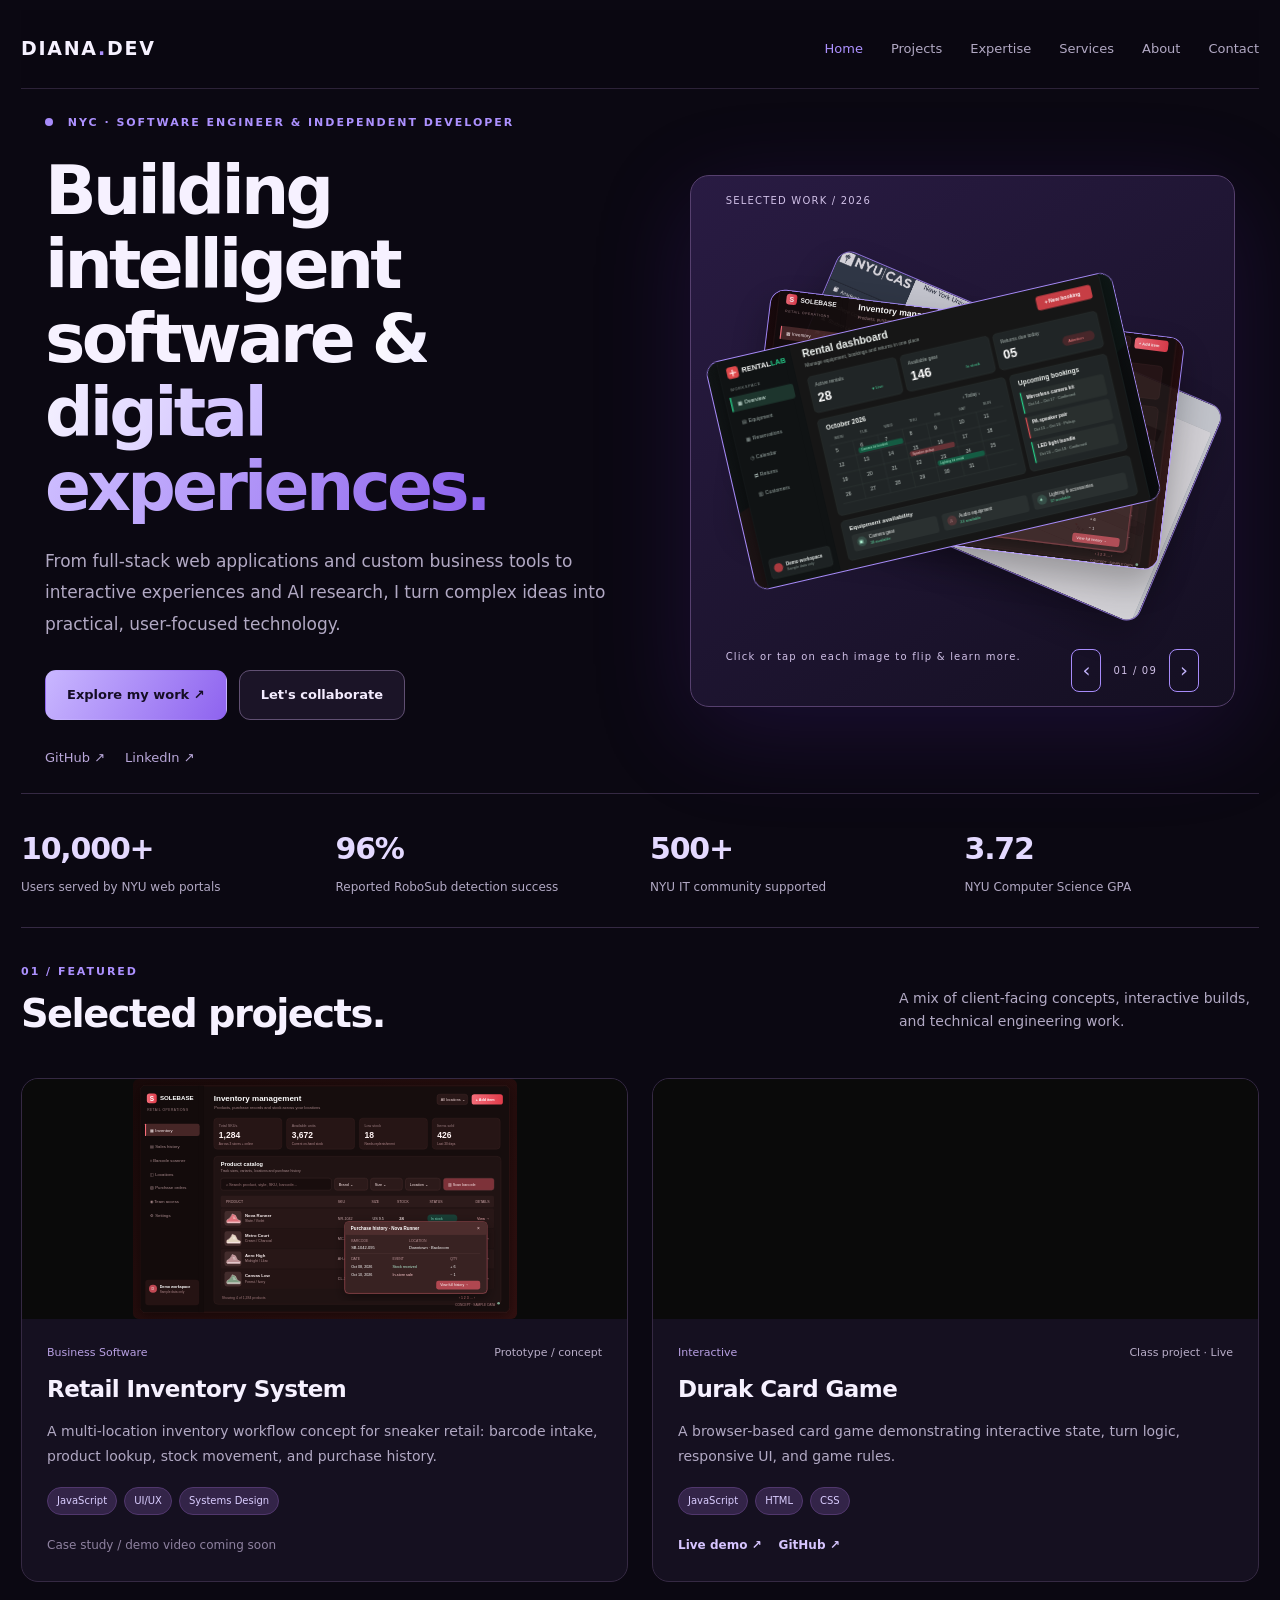
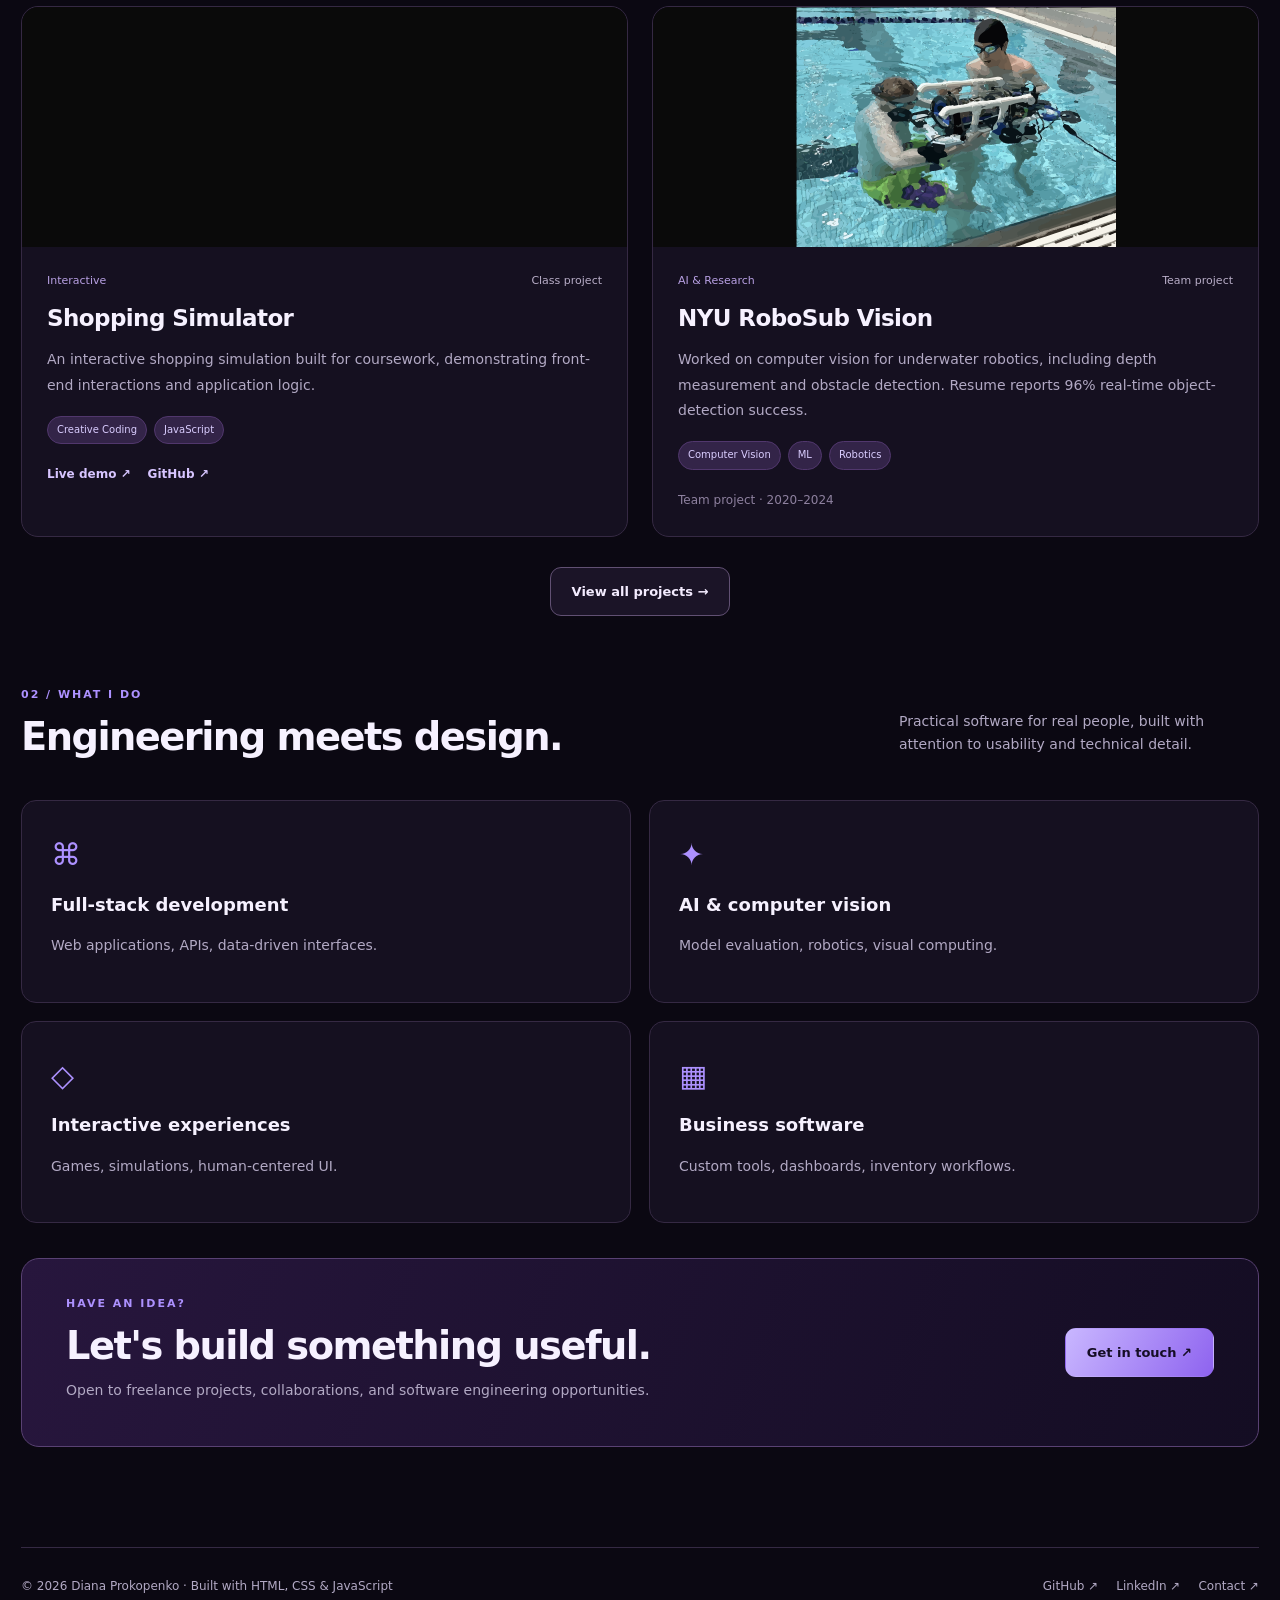
==== commit d2e2da4c: "fixing css issue." ====
--- a/index.html
+++ b/index.html
@@ -9,7 +9,7 @@
         content="Software engineering, web development, AI research, and interactive applications.">
     <meta name="theme-color" content="#0b0812">
     <title>Software Engineer &amp; Developer | Diana Prokopenko</title>
-    <link rel="stylesheet" href="style.css">
+    <link rel="stylesheet" href="style.css?v=2">
 </head>
 
 <body>
@@ -119,7 +119,7 @@
 
 
                 <div class="visual-bottom">
-                    <span>Code with purpose.</span>
+                    <span>Click or tap on each image to flip & learn more. </span>
 
                     <div class="hero-controls">
                         <button type="button" id="heroPrev"
--- a/style.css
+++ b/style.css
@@ -42,7 +42,7 @@
 
 body {
 
-    margin: 0;
+    margin: 10px 21px;
 
     background: var(--bg);
 
@@ -114,7 +114,7 @@
 
     width: min(var(--max),
 
-            calc(100% - 48px));
+            calc(100% - 2x));
 
     margin-inline: auto
 
@@ -266,670 +266,670 @@
 
     grid-template-columns: 1.12fr .88fr;
 
-    gap: 25px;
+    gap: 14px;
 
     align-items: center;
 
     /* top, bottom, left, right */
+    padding-block: 25px
+
+}
+
+
+
+.hero h1,
+
+.page-intro h1 {
+
+    font-size: clamp(42px,
+
+            5.3vw,
+
+            74px);
+
+    line-height: 1.09;
+
+    letter-spacing: -.055em;
+
+    margin: 22px 0
+
+}
+
+
+
+.gradient-text {
+
+    background: linear-gradient(110deg,
+
+            #fff 0%,
+
+            #cbbaff 40%,
+
+            #8c61ed 100%);
+
+    -webkit-background-clip: text;
+
+    background-clip: text;
+
+    color: transparent
+
+}
+
+
+
+.lead {
+
+    font-size: 17px;
+
+    line-height: 1.85;
+
+    color: var(--muted);
+
+    max-width: 700px
+
+}
+
+
+
+.actions {
+
+    display: flex;
+
+    flex-wrap: wrap;
+
+    gap: 12px;
+
+    margin-top: 30px
+
+}
+
+
+
+.btn {
+
+    display: inline-flex;
+
+    align-items: center;
+
+    justify-content: center;
+
+    border-radius: 11px;
+
+    padding: 13px 21px;
+
+    font-size: 13px;
+
+    font-weight: 750;
+
+    border: 1px solid transparent;
+
+    transition: transform .2s,
+
+background .2s
+
+}
+
+
+
+.btn:hover {
+
+    transform: translateY(-2px)
+
+}
+
+
+
+.btn-primary {
+
+    background: linear-gradient(120deg,
+
+            #c9b7ff,
+
+            #8e63ef);
+
+    color: #150d25
+
+}
+
+
+
+.btn-outline {
+
+    border-color: #615073;
+
+    background: #1b1427;
+
+    color: #f4ecff
+
+}
+
+
+
+.social-line {
+
+    display: flex;
+
+    gap: 20px;
+
+    margin-top: 27px;
+
+    color: #b9a7d9;
+
+    font-size: 13px
+
+}
+
+
+
+.social-line a:hover,
+
+.text-link:hover {
+
+    color: #fff
+
+}
+
+
+
+.hero-visual {
+
+    background: linear-gradient(145deg,
+
+            #291b43,
+
+            #140f21);
+
+    border: 1px solid #56406e;
+
+    border-radius: 19px;
+
+    padding: 14px 35px;
+
+
+    box-shadow: 0 24px 100px #6b31d72b;
+
+    transform: rotate(1.5deg)
+
+}
+
+
+
+.hero-visual img {
+
+    border-radius: 9px
+
+}
+
+
+
+.visual-label,
+
+.visual-bottom {
+
+    font-size: 10px;
+
+    letter-spacing: .12em;
+
+    color: #d0c0e7
+
+}
+
+
+
+.visual-label {
+
+    margin: 3px 0 14px
+
+}
+
+
+
+.visual-bottom {
+
+    display: flex;
+
+    justify-content: space-between;
+
+    margin-top: 12px
+
+}
+
+
+
+.stats {
+
+    display: grid;
+
+    grid-template-columns: repeat(4,
+
+            1fr);
+
+    border-top: 1px solid var(--line);
+
+    border-bottom: 1px solid var(--line);
+
+    padding: 30px 0;
+
+    gap: 20px
+
+}
+
+
+
+.stats>div {
+
+    display: flex;
+
+    flex-direction: column;
+
+    gap: 4px
+
+}
+
+
+
+.stats strong {
+
+    font-size: 30px;
+
+    letter-spacing: -.04em;
+
+    color: #e4d9ff
+
+}
+
+
+
+.stats span {
+
+    font-size: 12px;
+
+    color: var(--muted)
+
+}
+
+
+
+.section {
+
     padding-block: 35px
 
 }
 
 
 
-.hero h1,
-
-.page-intro h1 {
-
-    font-size: clamp(42px,
-
-            5.3vw,
-
-            74px);
-
-    line-height: 1.09;
-
-    letter-spacing: -.055em;
-
-    margin: 22px 0
-
-}
-
-
-
-.gradient-text {
+.section-tight {
+
+    padding-top: 15px;
+
+    padding-bottom: 100px
+
+}
+
+
+
+.section-head {
+
+    display: flex;
+
+    justify-content: space-between;
+
+    gap: 30px;
+
+    align-items: end;
+
+    margin-bottom: 30px
+
+}
+
+
+
+.section-head h2,
+
+.cta-banner h2 {
+
+    font-size: clamp(30px,
+
+            3vw,
+
+            43px);
+
+    letter-spacing: -.04em;
+
+    line-height: 1.2;
+
+    margin: 10px 0
+
+}
+
+
+
+.section-head p {
+
+    color: var(--muted);
+
+    max-width: 360px;
+
+    font-size: 14px
+
+}
+
+
+
+.project-grid {
+
+    display: grid;
+
+    grid-template-columns: repeat(2,
+
+            minmax(0,
+
+                1fr));
+
+    gap: 24px
+
+}
+
+
+
+.project-card {
+
+    background: var(--panel);
+
+    border: 1px solid var(--line);
+
+    border-radius: 17px;
+
+    overflow: hidden;
+
+    transition: border-color .2s,
+
+        transform .2s
+
+}
+
+
+
+.project-card:hover {
+
+    border-color: #8865bf;
+
+    transform: translateY(-3px)
+
+}
+
+
+
+.project-card img,
+
+.project-card video {
+
+    width: 100%;
+
+    height: 240px;
+
+    object-fit: contain;
+
+    object-position: center;
+
+    background: #0a0a0a;
+
+    display: block;
+
+}
+
+
+
+.card-body {
+
+    padding: 25px
+
+}
+
+
+
+.meta {
+
+    display: flex;
+
+    justify-content: space-between;
+
+    gap: 12px;
+
+    flex-wrap: wrap;
+
+    font-size: 11px;
+
+    color: #b8a0e3
+
+}
+
+
+
+.meta span:last-child {
+
+    color: #b8adc7
+
+}
+
+
+
+.project-card h3 {
+
+    font-size: 23px;
+
+    line-height: 1.3;
+
+    margin: 13px 0 10px;
+
+    letter-spacing: -.025em
+
+}
+
+
+
+.project-card p,
+
+.mini-card p,
+
+.service-card p,
+
+.expertise-item p,
+
+.about-main p,
+
+.timeline p,
+
+.contact-panel p,
+
+.contact-side p {
+
+    font-size: 14px;
+
+    color: var(--muted);
+
+    line-height: 1.8
+
+}
+
+
+
+.tags {
+
+    display: flex;
+
+    flex-wrap: wrap;
+
+    gap: 7px;
+
+    margin-top: 18px
+
+}
+
+
+
+.tags span {
+
+    font-size: 10px;
+
+    color: #dacdff;
+
+    background: #332448;
+
+    border: 1px solid #51376d;
+
+    padding: 5px 9px;
+
+    border-radius: 20px
+
+}
+
+
+
+.card-links {
+
+    display: flex;
+
+    flex-wrap: wrap;
+
+    gap: 17px;
+
+    margin-top: 21px;
+
+    min-height: 20px
+
+}
+
+
+
+.text-link {
+
+    color: #d7c5ff;
+
+    font-size: 12px;
+
+    font-weight: 700
+
+}
+
+
+
+.quiet {
+
+    font-size: 12px;
+
+    color: #8e819f
+
+}
+
+
+
+.section-cta {
+
+    text-align: center;
+
+    margin-top: 30px
+
+}
+
+
+
+.expertise-grid,
+
+.service-grid {
+
+    display: grid;
+
+    grid-template-columns: repeat(2,
+
+            1fr);
+
+    gap: 18px
+
+}
+
+
+
+.mini-card,
+
+.service-card {
+
+    background: var(--panel);
+
+    border: 1px solid var(--line);
+
+    padding: 29px;
+
+    border-radius: 15px
+
+}
+
+
+
+.mini-card:hover {
+
+    border-color: #7657a8
+
+}
+
+
+
+.mini-icon {
+
+    display: block;
+
+    color: var(--purple);
+
+    font-size: 30px
+
+}
+
+
+
+.mini-card h3 {
+
+    font-size: 18px;
+
+    margin: 10px 0 5px
+
+}
+
+
+
+.cta-banner {
+
+    display: flex;
+
+    justify-content: space-between;
+
+    align-items: center;
+
+    gap: 20px;
 
     background: linear-gradient(110deg,
 
-            #fff 0%,
-
-            #cbbaff 40%,
-
-            #8c61ed 100%);
-
-    -webkit-background-clip: text;
-
-    background-clip: text;
-
-    color: transparent
-
-}
-
-
-
-.lead {
-
-    font-size: 17px;
-
-    line-height: 1.85;
+            #27163d,
+
+            #140d23);
+
+    border: 1px solid #594173;
+
+    border-radius: 18px;
+
+    padding: 36px 44px;
+
+    margin-bottom: 100px
+
+}
+
+
+
+.cta-banner p {
+
+    font-size: 14px;
 
     color: var(--muted);
 
-    max-width: 700px
-
-}
-
-
-
-.actions {
-
-    display: flex;
-
-    flex-wrap: wrap;
-
-    gap: 12px;
-
-    margin-top: 30px
-
-}
-
-
-
-.btn {
-
-    display: inline-flex;
-
-    align-items: center;
-
-    justify-content: center;
-
-    border-radius: 11px;
-
-    padding: 13px 21px;
-
-    font-size: 13px;
-
-    font-weight: 750;
-
-    border: 1px solid transparent;
-
-    transition: transform .2s,
-
-background .2s
-
-}
-
-
-
-.btn:hover {
-
-    transform: translateY(-2px)
-
-}
-
-
-
-.btn-primary {
-
-    background: linear-gradient(120deg,
-
-            #c9b7ff,
-
-            #8e63ef);
-
-    color: #150d25
-
-}
-
-
-
-.btn-outline {
-
-    border-color: #615073;
-
-    background: #1b1427;
-
-    color: #f4ecff
-
-}
-
-
-
-.social-line {
-
-    display: flex;
-
-    gap: 20px;
-
-    margin-top: 27px;
-
-    color: #b9a7d9;
-
-    font-size: 13px
-
-}
-
-
-
-.social-line a:hover,
-
-.text-link:hover {
-
-    color: #fff
-
-}
-
-
-
-.hero-visual {
-
-    background: linear-gradient(145deg,
-
-            #291b43,
-
-            #140f21);
-
-    border: 1px solid #56406e;
-
-    border-radius: 19px;
-
-    padding: 14px 35px;
-
-
-    box-shadow: 0 24px 100px #6b31d72b;
-
-    transform: rotate(1.5deg)
-
-}
-
-
-
-.hero-visual img {
-
-    border-radius: 9px
-
-}
-
-
-
-.visual-label,
-
-.visual-bottom {
-
-    font-size: 10px;
-
-    letter-spacing: .12em;
-
-    color: #d0c0e7
-
-}
-
-
-
-.visual-label {
-
-    margin: 3px 0 14px
-
-}
-
-
-
-.visual-bottom {
-
-    display: flex;
-
-    justify-content: space-between;
-
-    margin-top: 12px
-
-}
-
-
-
-.stats {
-
-    display: grid;
-
-    grid-template-columns: repeat(4,
-
-            1fr);
-
-    border-top: 1px solid var(--line);
-
-    border-bottom: 1px solid var(--line);
-
-    padding: 30px 0;
-
-    gap: 20px
-
-}
-
-
-
-.stats>div {
-
-    display: flex;
-
-    flex-direction: column;
-
-    gap: 4px
-
-}
-
-
-
-.stats strong {
-
-    font-size: 30px;
-
-    letter-spacing: -.04em;
-
-    color: #e4d9ff
-
-}
-
-
-
-.stats span {
-
-    font-size: 12px;
-
-    color: var(--muted)
-
-}
-
-
-
-.section {
-
-    padding-block: 35px
-
-}
-
-
-
-.section-tight {
-
-    padding-top: 15px;
-
-    padding-bottom: 100px
-
-}
-
-
-
-.section-head {
-
-    display: flex;
-
-    justify-content: space-between;
-
-    gap: 30px;
-
-    align-items: end;
-
-    margin-bottom: 30px
-
-}
-
-
-
-.section-head h2,
-
-.cta-banner h2 {
-
-    font-size: clamp(30px,
-
-            3vw,
-
-            43px);
-
-    letter-spacing: -.04em;
-
-    line-height: 1.2;
-
-    margin: 10px 0
-
-}
-
-
-
-.section-head p {
-
-    color: var(--muted);
-
-    max-width: 360px;
-
-    font-size: 14px
-
-}
-
-
-
-.project-grid {
-
-    display: grid;
-
-    grid-template-columns: repeat(2,
-
-            minmax(0,
-
-                1fr));
-
-    gap: 24px
-
-}
-
-
-
-.project-card {
-
-    background: var(--panel);
-
-    border: 1px solid var(--line);
-
-    border-radius: 17px;
-
-    overflow: hidden;
-
-    transition: border-color .2s,
-
-        transform .2s
-
-}
-
-
-
-.project-card:hover {
-
-    border-color: #8865bf;
-
-    transform: translateY(-3px)
-
-}
-
-
-
-.project-card img,
-
-.project-card video {
-
-    width: 100%;
-
-    height: 240px;
-
-    object-fit: contain;
-
-    object-position: center;
-
-    background: #0a0a0a;
-
-    display: block;
-
-}
-
-
-
-.card-body {
-
-    padding: 25px
-
-}
-
-
-
-.meta {
-
-    display: flex;
-
-    justify-content: space-between;
-
-    gap: 12px;
-
-    flex-wrap: wrap;
-
-    font-size: 11px;
-
-    color: #b8a0e3
-
-}
-
-
-
-.meta span:last-child {
-
-    color: #b8adc7
-
-}
-
-
-
-.project-card h3 {
-
-    font-size: 23px;
-
-    line-height: 1.3;
-
-    margin: 13px 0 10px;
-
-    letter-spacing: -.025em
-
-}
-
-
-
-.project-card p,
-
-.mini-card p,
-
-.service-card p,
-
-.expertise-item p,
-
-.about-main p,
-
-.timeline p,
-
-.contact-panel p,
-
-.contact-side p {
-
-    font-size: 14px;
-
-    color: var(--muted);
-
-    line-height: 1.8
-
-}
-
-
-
-.tags {
-
-    display: flex;
-
-    flex-wrap: wrap;
-
-    gap: 7px;
-
-    margin-top: 18px
-
-}
-
-
-
-.tags span {
-
-    font-size: 10px;
-
-    color: #dacdff;
-
-    background: #332448;
-
-    border: 1px solid #51376d;
-
-    padding: 5px 9px;
-
-    border-radius: 20px
-
-}
-
-
-
-.card-links {
-
-    display: flex;
-
-    flex-wrap: wrap;
-
-    gap: 17px;
-
-    margin-top: 21px;
-
-    min-height: 20px
-
-}
-
-
-
-.text-link {
-
-    color: #d7c5ff;
-
-    font-size: 12px;
-
-    font-weight: 700
-
-}
-
-
-
-.quiet {
-
-    font-size: 12px;
-
-    color: #8e819f
-
-}
-
-
-
-.section-cta {
-
-    text-align: center;
-
-    margin-top: 30px
-
-}
-
-
-
-.expertise-grid,
-
-.service-grid {
-
-    display: grid;
-
-    grid-template-columns: repeat(2,
-
-            1fr);
-
-    gap: 18px
-
-}
-
-
-
-.mini-card,
-
-.service-card {
-
-    background: var(--panel);
-
-    border: 1px solid var(--line);
-
-    padding: 29px;
-
-    border-radius: 15px
-
-}
-
-
-
-.mini-card:hover {
-
-    border-color: #7657a8
-
-}
-
-
-
-.mini-icon {
-
-    display: block;
-
-    color: var(--purple);
-
-    font-size: 30px
-
-}
-
-
-
-.mini-card h3 {
-
-    font-size: 18px;
-
-    margin: 10px 0 5px
-
-}
-
-
-
-.cta-banner {
-
-    display: flex;
-
-    justify-content: space-between;
-
-    align-items: center;
-
-    gap: 20px;
-
-    background: linear-gradient(110deg,
-
-            #27163d,
-
-            #140d23);
-
-    border: 1px solid #594173;
-
-    border-radius: 18px;
-
-    padding: 36px 44px;
-
-    margin-bottom: 100px
-
-}
-
-
-
-.cta-banner p {
-
-    font-size: 14px;
-
-    color: var(--muted);
-
     margin: 8px 0
 
 }
@@ -939,9 +939,6 @@
 .page-intro {
 
     padding-top: 25px;
-
-    padding-bottom: 25px
-
 }
 
 
@@ -2266,3 +2263,34 @@
         max-width: 100%;
     }
 }
+
+
+
+
+/* Contact page: scoped additions only */
+.contact-redesign {grid-template-columns:minmax(0,1fr) minmax(0,1fr);align-items:start}
+.contact-redesign > * {min-width:0}
+.contact-fields-two {display:grid;grid-template-columns:repeat(2,minmax(0,1fr));gap:14px}
+.booking-panel .booking-details {display:flex;flex-wrap:wrap;gap:9px;margin:18px 0 24px}
+.booking-details span {font-size:12px;color:#dacdff;background:#332448;border:1px solid #51376d;border-radius:30px;padding:7px 10px}
+.booking-label {display:block;margin:15px 0 7px;font-size:13px;font-weight:700}
+.booking-panel select {width:100%;background:#100c19;color:var(--text);border:1px solid #4b3a60;border-radius:9px;padding:12px;font:inherit}
+.booking-panel select:focus {outline:2px solid var(--purple);outline-offset:2px}
+.booking-panel .btn {margin-top:20px;width:100%}
+.calendar-embed-shell {margin-top:20px;width:100%;height:clamp(460px,65vh,700px);overflow:hidden;border:1px solid var(--line);border-radius:12px;background:#fff}
+.calendar-embed-shell iframe {display:block;width:100%;height:100%;border:0}
+.direct-contact {padding-top:0}
+.direct-contact > .contact-side {width:100%}
+.direct-links {display:flex;flex-wrap:wrap;gap:12px}
+.direct-links a {color:#d9c6ff;border:1px solid var(--line);border-radius:9px;padding:10px 14px;font-size:13px}
+.direct-links a:hover {border-color:var(--purple)}
+@media(max-width:900px) {.contact-redesign {grid-template-columns:1fr}.calendar-embed-shell {height:620px}}
+@media(max-width:520px) {.contact-fields-two {grid-template-columns:1fr}.contact-redesign .contact-panel,.contact-redesign .contact-side,.direct-contact .contact-side {padding:20px}.calendar-embed-shell {height:570px}.direct-links a {flex:1 1 42%;text-align:center}}
+
+/* Final contact booking mobile refinements */
+@media(max-width:640px){.contact-redesign,.direct-contact{width:calc(100% - 32px)}.booking-panel .btn{min-height:48px}.contact-panel input,.contact-panel select,.contact-panel textarea,.booking-panel select{font-size:16px}}
+
+/* Google appointment scheduling button wrapper */
+.google-booking-button { margin-top: 18px; min-height: 48px; }
+.google-booking-button button { max-width: 100%; white-space: normal; }
+@media(max-width:640px) { .google-booking-button, .google-booking-button button { width: 100%; } }
